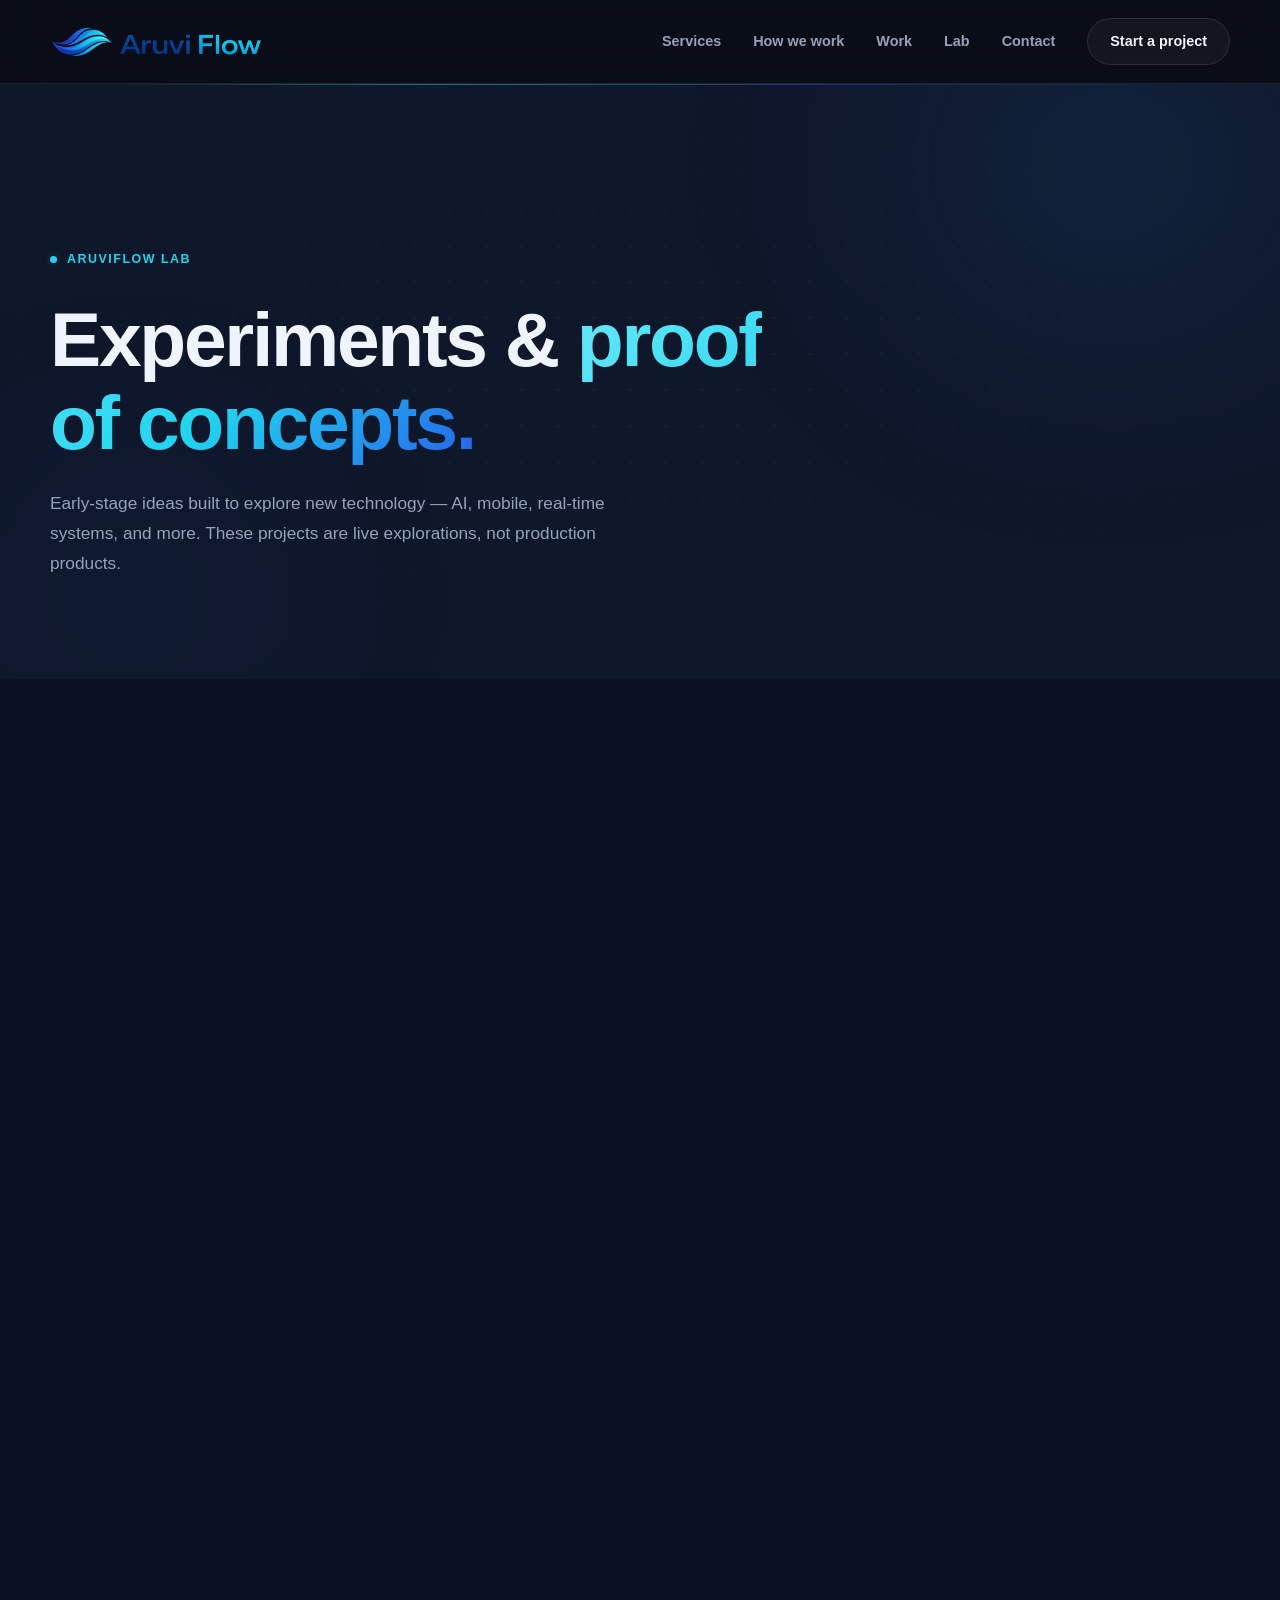
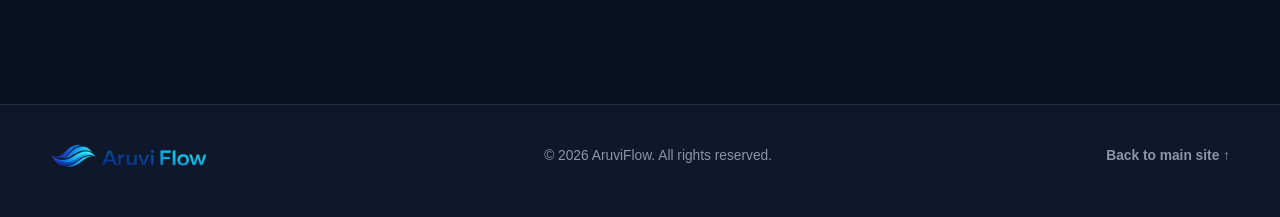
==== lab.html @ 369db617 "Update Radius demo link in Lab Co-Authored-By: Claude Sonnet 4.6 <noreply@anthropic.com>" ====
<!DOCTYPE html>
<html lang="en">
<head>
    <meta charset="utf-8">
    <meta name="viewport" content="width=device-width, initial-scale=1">

    <!-- Security -->
    <meta http-equiv="Content-Security-Policy" content="
        default-src 'self';
        script-src 'self' https://www.googletagmanager.com https://www.google-analytics.com;
        style-src 'self' https://fonts.googleapis.com;
        font-src 'self' https://fonts.gstatic.com;
        img-src 'self' data: https://www.google-analytics.com;
        connect-src 'self' https://www.google-analytics.com https://analytics.google.com https://stats.g.doubleclick.net;
        frame-ancestors 'none';
        base-uri 'self';
        object-src 'none';
        upgrade-insecure-requests;
    ">
    <meta http-equiv="X-Content-Type-Options" content="nosniff">
    <meta http-equiv="Referrer-Policy" content="strict-origin-when-cross-origin">
    <meta http-equiv="Permissions-Policy" content="camera=(), microphone=(), geolocation=(), payment=()">
    <meta name="description" content="AruviFlow Lab — experimental AI and mobile proof-of-concept projects. Early-stage ideas built to explore new technology.">
    <meta name="author" content="AruviFlow">
    <meta name="robots" content="index, follow">
    <meta name="theme-color" content="#0F172A">
    <link rel="canonical" href="https://aruviflow.com/lab">

    <!-- Open Graph -->
    <meta property="og:type" content="website">
    <meta property="og:url" content="https://aruviflow.com/lab">
    <meta property="og:site_name" content="AruviFlow">
    <meta property="og:title" content="AruviFlow Lab | Experimental AI & Mobile Projects">
    <meta property="og:description" content="AruviFlow Lab — early-stage proof-of-concept projects exploring AI, mobile, and emerging technology.">
    <meta property="og:image" content="https://aruviflow.com/assets/images/og-image.png">
    <meta property="og:locale" content="en_US">

    <!-- Twitter / X -->
    <meta name="twitter:card" content="summary_large_image">
    <meta name="twitter:site" content="@aruviflow">
    <meta name="twitter:title" content="AruviFlow Lab | Experimental AI & Mobile Projects">
    <meta name="twitter:description" content="AruviFlow Lab — early-stage proof-of-concept projects exploring AI, mobile, and emerging technology.">
    <meta name="twitter:image" content="https://aruviflow.com/assets/images/og-image.png">

    <link rel="manifest" href="/manifest.json">
    <title>AruviFlow Lab | Experimental Projects</title>

    <link rel="preconnect" href="https://fonts.googleapis.com">
    <link rel="preconnect" href="https://fonts.gstatic.com" crossorigin>
    <link href="https://fonts.googleapis.com/css2?family=Manrope:wght@400;500;600;700;800&family=Space+Grotesk:wght@400;500;700&display=swap" rel="stylesheet" media="print" onload="this.media='all'">
    <noscript><link href="https://fonts.googleapis.com/css2?family=Manrope:wght@400;500;600;700;800&family=Space+Grotesk:wght@400;500;700&display=swap" rel="stylesheet"></noscript>

    <link rel="stylesheet" href="assets/css/style.css">
    <link rel="stylesheet" href="assets/css/responsive.css">
    <link rel="stylesheet" href="assets/css/lab.css">

    <!-- Google tag (gtag.js) -->
    <script async src="https://www.googletagmanager.com/gtag/js?id=G-XS0SCLLDST"></script>
</head>
<body>

    <!-- Scroll progress -->
    <div class="scroll-progress" id="scroll-progress" aria-hidden="true"></div>

    <!-- ── Header ── -->
    <header class="site-header">
        <div class="container">
            <nav class="nav-bar">
                <a class="brand-mark" href="index.html" aria-label="AruviFlow home">
                    <img src="assets/images/logo.png" alt="AruviFlow" class="brand-logo" width="216" height="53" fetchpriority="high">
                </a>
                <button class="nav-toggle" type="button" aria-expanded="false" aria-controls="site-menu" aria-label="Toggle navigation">
                    <span></span>
                    <span></span>
                    <span></span>
                </button>
                <div class="nav-links" id="site-menu">
                    <a href="index.html#services">Services</a>
                    <a href="index.html#approach">How we work</a>
                    <a href="index.html#projects">Work</a>
                    <a href="lab.html">Lab</a>
                    <a href="index.html#contact">Contact</a>
                    <a class="nav-cta" href="index.html#contact">Start a project</a>
                </div>
            </nav>
        </div>
    </header>

    <main id="main-content">

    <!-- ── Lab Hero ── -->
    <section class="lab-hero">
        <div class="lab-hero-bg" aria-hidden="true">
            <div class="lab-glow lab-glow-1"></div>
            <div class="lab-glow lab-glow-2"></div>
            <div class="lab-grid"></div>
        </div>
        <div class="container">
            <div class="lab-hero-inner">
                <div class="lab-eyebrow">
                    <span class="lab-dot"></span>
                    AruviFlow Lab
                </div>
                <h1>Experiments &amp; <span class="text-gradient">proof of concepts.</span></h1>
                <p class="lab-hero-body">Early-stage ideas built to explore new technology — AI, mobile, real-time systems, and more. These projects are live explorations, not production products.</p>
            </div>
        </div>
    </section>

    <!-- ── Lab Projects ── -->
    <section class="section lab-section">
        <div class="container">
            <div class="projects-grid">

                <!-- Radius -->
                <article class="project-card project-card-highlight" data-reveal>
                    <div class="project-card-top">
                        <span class="project-badge project-badge-teal">AI &middot; Mobile &middot; POC</span>
                        <a class="project-gh-link" href="https://ai.studio/apps/4bb049c3-3afa-481d-b88f-558e8a8590e6" target="_blank" rel="noopener noreferrer" aria-label="View Radius demo">
                            <svg width="15" height="15" viewBox="0 0 24 24" fill="none" stroke="currentColor" stroke-width="2" stroke-linecap="round" stroke-linejoin="round" aria-hidden="true">
                                <path d="M18 13v6a2 2 0 01-2 2H5a2 2 0 01-2-2V8a2 2 0 012-2h6M15 3h6v6M10 14L21 3"/>
                            </svg>
                            Live demo
                        </a>
                    </div>
                    <h2 class="project-name project-name-gradient">Radius</h2>
                    <p class="project-tagline">Hyper-local news and events, curated by AI from your exact location.</p>
                    <p class="project-desc">Radius is a context-aware local discovery application that uses the device's native GPS to fetch, parse, and curate real-time local news and events via Gemini AI with Search Grounding. Built as a responsive web app and packaged for Android via Capacitor — demonstrating write-once, deploy-anywhere with LLM-driven content curation.</p>
                    <ul class="project-features">
                        <li>Native GPS geolocation via Capacitor — exact neighbourhood-level context, not city-level</li>
                        <li>Gemini 2.5 Pro with Search Grounding — real-time web search anchored to user coordinates</li>
                        <li>Intelligent parsing — AI classifies news vs event, assesses source credibility, derives image keywords, estimates reading time</li>
                        <li>Bento Grid UI with spring-based micro-interactions and dynamic blur backgrounds</li>
                        <li>Full async pipeline: GPS → coordinates → Gemini API → structured JSON → fluid UI grid</li>
                    </ul>
                    <div class="project-tech">
                        <span>React</span>
                        <span>TypeScript</span>
                        <span>Vite</span>
                        <span>Tailwind CSS</span>
                        <span>Framer Motion</span>
                        <span>Capacitor</span>
                        <span>Gemini 2.5 Pro</span>
                        <span>Android</span>
                    </div>
                </article>

                <!-- Zaika -->
                <article class="project-card project-card-highlight" data-reveal>
                    <div class="project-card-top">
                        <span class="project-badge project-badge-teal">NLP &middot; Search &middot; POC</span>
                        <a class="project-gh-link" href="https://zaika.aruviflow.com/" target="_blank" rel="noopener noreferrer" aria-label="View Zaika demo">
                            <svg width="15" height="15" viewBox="0 0 24 24" fill="none" stroke="currentColor" stroke-width="2" stroke-linecap="round" stroke-linejoin="round" aria-hidden="true">
                                <path d="M18 13v6a2 2 0 01-2 2H5a2 2 0 01-2-2V8a2 2 0 012-2h6M15 3h6v6M10 14L21 3"/>
                            </svg>
                            Live demo
                        </a>
                    </div>
                    <h2 class="project-name project-name-gradient">Zaika</h2>
                    <p class="project-tagline">Recipe search that understands what you actually mean — not just what you typed.</p>
                    <p class="project-desc">Zaika is a full-stack recipe search engine that processes natural language queries like "spicy vegetarian dinner under 30 minutes" through a multi-stage NLP pipeline — intent detection, entity extraction, ingredient normalisation, DSL query building, and semantic vector search — returning ranked, explainable results without relying on any external AI API.</p>
                    <ul class="project-features">
                        <li>Intent classification — detects whether the query is craving, ingredient, dietary, time, or cuisine-driven</li>
                        <li>Entity extraction — pulls ingredients, cook times, and dietary flags from free-form text</li>
                        <li>Ingredient normalisation — canonical alias mapping ("curd" → yogurt, "chillies" → green chilli)</li>
                        <li>DSL builder — translates parsed intent into structured AND / OR / EXCLUDE queries against the database</li>
                        <li>Semantic embedding — 1536-dim vectors generated locally (no external API) with cosine similarity via pgvector</li>
                        <li>Dynamic scoring — ranks by relevance, cook time, nutrition, and personalised taste profile</li>
                    </ul>
                    <div class="project-tech">
                        <span>Laravel 13</span>
                        <span>PostgreSQL</span>
                        <span>pgvector</span>
                        <span>NLP Pipeline</span>
                        <span>Semantic Search</span>
                        <span>PHP 8.3</span>
                    </div>
                </article>

            </div>
        </div>
    </section>

    </main>

    <!-- ── Footer ── -->
    <footer class="site-footer">
        <div class="container footer-inner">
            <a class="brand-mark" href="index.html" aria-label="Back to AruviFlow">
                <img src="assets/images/logo.png" alt="AruviFlow" class="brand-logo brand-logo-sm" width="160" height="36" loading="lazy">
            </a>
            <p class="footer-copy">&copy; <span id="current-year"></span> AruviFlow. All rights reserved.</p>
            <a href="index.html" class="footer-top">Back to main site &uarr;</a>
        </div>
    </footer>

    <script src="assets/js/scripts.js"></script>
</body>
</html>
---- assets/css/style.css ----
/* ============================================================
   SHAZWEBSOLUTIONS — STYLE.CSS
   Gradient UI · Glassmorphism · Micro-interactions · Motion-first
   Simple · Minimal · Fast
   ============================================================ */

:root {
    /* ── Backgrounds (logo dark navy) ── */
    --bg:   #0F172A;
    --bg-2: #0a1122;
    --bg-3: #111827;

    /* Glass surfaces */
    --glass:       rgba(255, 255, 255, 0.05);
    --glass-hover: rgba(255, 255, 255, 0.08);
    --glass-deep:  rgba(255, 255, 255, 0.07);

    /* Borders */
    --border:        rgba(255, 255, 255, 0.09);
    --border-strong: rgba(255, 255, 255, 0.16);

    /* Text */
    --text:   #f0f4ff;
    --text-2: #94a3b8;
    --text-3: #8B96A8;

    /* ── Primary accent — logo cyan ── */
    --teal:      #22D3EE;
    --teal-lt:   #67E8F9;
    --teal-dk:   #0891B2;
    --teal-glow: rgba(34, 211, 238, 0.22);
    --teal-dim:  rgba(34, 211, 238, 0.09);

    /* ── Secondary accent — logo deep blue ── */
    --indigo:      #2563EB;
    --indigo-glow: rgba(37, 99, 235, 0.20);

    /* ── Gradients (logo blue→cyan blend) ── */
    --grad-accent:  linear-gradient(135deg, #22D3EE 0%, #2563EB 55%, #1E3A8A 100%);
    --grad-border:  linear-gradient(135deg, rgba(34,211,238,0.55) 0%, rgba(37,99,235,0.40) 60%, rgba(30,58,138,0.15) 100%);
    --grad-text:    linear-gradient(135deg, #67E8F9 0%, #22D3EE 55%, #2563EB 100%);
    --grad-number:  linear-gradient(135deg, #f0f4ff 20%, #67E8F9 100%);

    /* Layout */
    --container: 1180px;
    --radius:    16px;
    --radius-sm: 10px;
    --ease:      cubic-bezier(0.4, 0, 0.2, 1);
    --spring:    cubic-bezier(0.34, 1.56, 0.64, 1);
}

/* ── Reset ─────────────────────────────────────── */
*, *::before, *::after { box-sizing: border-box; margin: 0; padding: 0; }

html {
    scroll-behavior: smooth;
    -webkit-font-smoothing: antialiased;
    -moz-osx-font-smoothing: grayscale;
}

body {
    font-family: "Manrope", sans-serif;
    background-color: var(--bg);
    color: var(--text);
    overflow-x: hidden;
    line-height: 1.7;
}

a       { color: inherit; text-decoration: none; }
button, input, textarea { font: inherit; }

/* ── Scroll progress bar ───────────────────────── */
.scroll-progress {
    position: fixed;
    top: 0;
    left: 0;
    height: 2px;
    width: var(--scroll-pct, 0%);
    background: var(--grad-accent);
    z-index: 200;
    transform-origin: left;
    transition: width 0.1s linear;
}

/* ── Layout ────────────────────────────────────── */
.container {
    width: min(var(--container), calc(100% - 48px));
    margin-inline: auto;
}

.section { padding: 112px 0; }

/* ── Typography ────────────────────────────────── */
h1, h2, h3 {
    font-family: "Space Grotesk", sans-serif;
    line-height: 1.08;
    letter-spacing: -0.03em;
    color: var(--text);
}

.text-gradient {
    background: var(--grad-text);
    -webkit-background-clip: text;
    -webkit-text-fill-color: transparent;
    background-clip: text;
}

.eyebrow {
    display: inline-flex;
    align-items: center;
    gap: 10px;
    font-size: 0.76rem;
    font-weight: 700;
    letter-spacing: 0.14em;
    text-transform: uppercase;
    color: var(--teal);
    margin-bottom: 18px;
}

.eyebrow::before {
    content: "";
    display: inline-block;
    width: 20px;
    height: 1px;
    background: var(--grad-accent);
    flex-shrink: 0;
}

/* ── Glass card base ───────────────────────────── */
/* Reusable glassmorphism mixin — apply to cards */
.glass-card {
    background: var(--glass);
    backdrop-filter: blur(20px);
    -webkit-backdrop-filter: blur(20px);
    border: 1px solid var(--border);
    border-radius: var(--radius);
}

/* Gradient border on hover via ::before mask */
.grad-border {
    position: relative;
}

.grad-border::before {
    content: "";
    position: absolute;
    inset: 0;
    border-radius: inherit;
    padding: 1px;
    background: var(--grad-border);
    -webkit-mask: linear-gradient(#fff 0 0) content-box, linear-gradient(#fff 0 0);
    mask: linear-gradient(#fff 0 0) content-box, linear-gradient(#fff 0 0);
    -webkit-mask-composite: xor;
    mask-composite: exclude;
    opacity: 0;
    transition: opacity 0.35s var(--ease);
    pointer-events: none;
}

.grad-border:hover::before { opacity: 1; }

/* ── Buttons ───────────────────────────────────── */
.btn {
    position: relative;
    display: inline-flex;
    align-items: center;
    justify-content: center;
    gap: 8px;
    padding: 14px 28px;
    border-radius: 999px;
    font-size: 0.95rem;
    font-weight: 700;
    border: 1px solid transparent;
    cursor: pointer;
    overflow: hidden;
    transition: transform 0.25s var(--spring),
                box-shadow 0.25s var(--ease),
                background 0.25s var(--ease),
                border-color 0.25s var(--ease),
                color 0.2s var(--ease);
    white-space: nowrap;
}

/* Primary — gradient fill + shimmer sweep */
.btn-primary {
    background: var(--grad-accent);
    color: #fff;
}

.btn-primary::after {
    content: "";
    position: absolute;
    inset: 0;
    background: linear-gradient(90deg,
        transparent 0%,
        rgba(255, 255, 255, 0.18) 50%,
        transparent 100%);
    transform: translateX(-110%);
    transition: transform 0.55s var(--ease);
}

.btn-primary:hover,
.btn-primary:focus-visible {
    transform: translateY(-2px) scale(1.02);
    box-shadow: 0 8px 32px var(--teal-glow), 0 2px 8px rgba(0,0,0,0.4);
}

.btn-primary:hover::after { transform: translateX(110%); }

.btn-primary:active { transform: translateY(0) scale(0.98); }

/* Ghost — glass */
.btn-ghost {
    background: var(--glass);
    color: var(--text-2);
    border-color: var(--border);
    backdrop-filter: blur(12px);
}

.btn-ghost:hover,
.btn-ghost:focus-visible {
    background: var(--glass-hover);
    color: var(--text);
    border-color: var(--border-strong);
    transform: translateY(-2px) scale(1.02);
}

.btn-ghost:active { transform: translateY(0) scale(0.98); }

/* ── Reveal animation ──────────────────────────── */
[data-reveal] {
    opacity: 0;
    transform: translateY(22px);
    transition: opacity 0.65s var(--ease) var(--reveal-delay, 0s),
                transform 0.65s var(--spring) var(--reveal-delay, 0s);
}

[data-reveal].is-visible { opacity: 1; transform: translateY(0); }

/* ============================================================
   HEADER
   ============================================================ */
.site-header {
    position: sticky;
    top: 0;
    z-index: 100;
    padding: 15px 0;
    background: rgba(9, 9, 15, 0.65);
    backdrop-filter: blur(24px);
    -webkit-backdrop-filter: blur(24px);
    border-bottom: 1px solid var(--border);
    transition: background 0.3s var(--ease), border-color 0.3s var(--ease);
}

.site-header.scrolled {
    background: rgba(9, 9, 15, 0.92);
    border-color: var(--border-strong);
}

.nav-bar {
    display: flex;
    align-items: center;
    justify-content: space-between;
    gap: 24px;
}

.brand-mark {
    display: inline-flex;
    align-items: center;
    gap: 12px;
    flex-shrink: 0;
    transition: opacity 0.2s var(--ease);
}

.brand-mark:hover { opacity: 0.82; }

.brand-badge {
    width: 38px;
    height: 38px;
    display: grid;
    place-items: center;
    background: var(--grad-accent);
    border-radius: var(--radius-sm);
    font-family: "Space Grotesk", sans-serif;
    font-size: 0.76rem;
    font-weight: 700;
    letter-spacing: 0.06em;
    color: #fff;
    flex-shrink: 0;
    transition: transform 0.25s var(--spring), box-shadow 0.25s var(--ease);
}

.brand-mark:hover .brand-badge {
    transform: scale(1.08) rotate(-3deg);
    box-shadow: 0 4px 16px var(--teal-glow);
}

.brand-name {
    font-family: "Space Grotesk", sans-serif;
    font-size: 0.98rem;
    font-weight: 700;
    color: var(--text);
}

.brand-logo {
    height: 53px;
    width: auto;
    max-width: 216px;
    display: block;
    object-fit: contain;
}

.brand-logo-sm {
    height: 36px;
    max-width: 160px;
}

/* Nav links */
.nav-links {
    display: flex;
    align-items: center;
    gap: 32px;
}

.nav-links a {
    position: relative;
    font-size: 0.9rem;
    font-weight: 600;
    color: var(--text-2);
    transition: color 0.2s var(--ease);
}

/* Gradient underline draw */
.nav-links a:not(.nav-cta)::after {
    content: "";
    position: absolute;
    left: 0;
    bottom: -3px;
    width: 100%;
    height: 1px;
    background: var(--grad-accent);
    transform: scaleX(0);
    transform-origin: left;
    transition: transform 0.28s var(--ease);
}

.nav-links a:not(.nav-cta):hover,
.nav-links a:not(.nav-cta):focus-visible {
    color: var(--text);
}

.nav-links a:not(.nav-cta):hover::after,
.nav-links a:not(.nav-cta):focus-visible::after {
    transform: scaleX(1);
}

/* CTA pill */
.nav-cta {
    padding: 10px 22px;
    background: var(--glass);
    border: 1px solid var(--border);
    border-radius: 999px;
    color: var(--text) !important;
    font-size: 0.88rem;
    font-weight: 700;
    backdrop-filter: blur(12px);
    transition: background 0.22s var(--ease),
                border-color 0.22s var(--ease),
                color 0.22s var(--ease),
                transform 0.22s var(--spring),
                box-shadow 0.22s var(--ease);
}

.nav-cta:hover,
.nav-cta:focus-visible {
    background: var(--grad-accent) !important;
    border-color: transparent !important;
    color: #fff !important;
    transform: translateY(-1px);
    box-shadow: 0 4px 16px var(--teal-glow);
}

/* Hamburger */
.nav-toggle {
    display: none;
    flex-direction: column;
    justify-content: center;
    align-items: center;
    width: 40px;
    height: 40px;
    background: var(--glass);
    border: 1px solid var(--border);
    border-radius: var(--radius-sm);
    cursor: pointer;
    gap: 5px;
    transition: background 0.2s var(--ease), border-color 0.2s var(--ease);
}

.nav-toggle:hover { background: var(--glass-hover); border-color: var(--border-strong); }

.nav-toggle span {
    display: block;
    width: 18px;
    height: 1.5px;
    background: var(--text);
    border-radius: 2px;
    transition: transform 0.25s var(--ease), opacity 0.25s var(--ease);
}

.nav-toggle[aria-expanded="true"] span:nth-child(1) { transform: translateY(6.5px) rotate(45deg); }
.nav-toggle[aria-expanded="true"] span:nth-child(2) { opacity: 0; transform: scaleX(0); }
.nav-toggle[aria-expanded="true"] span:nth-child(3) { transform: translateY(-6.5px) rotate(-45deg); }

/* ============================================================
   HERO — CSS entrance animation (no JS reveal needed)
   ============================================================ */
.hero-section {
    position: relative;
    min-height: 100svh;
    display: flex;
    align-items: center;
    padding: 120px 0 96px;
    overflow: hidden;
}

/* ── Background decorations ── */
.hero-bg { position: absolute; inset: 0; pointer-events: none; }

/* Edge vignette — darkens corners, focuses eye to centre */
.hero-bg::before {
    content: "";
    position: absolute; inset: 0;
    background: radial-gradient(ellipse 130% 110% at 50% 50%, transparent 25%, rgba(10, 17, 34, 0.75) 100%);
    z-index: 2;
}

/* Top-left diagonal gradient band — structural depth layer */
.hero-bg::after {
    content: "";
    position: absolute; inset: 0;
    background: linear-gradient(135deg, rgba(34,211,238,0.04) 0%, transparent 45%, rgba(37,99,235,0.05) 100%);
    z-index: 1;
}

.hero-glow {
    position: absolute;
    border-radius: 50%;
    filter: blur(130px);
    animation: glowFloat 20s ease-in-out infinite;
    will-change: transform;
}

/* Top-right aurora — primary accent, elliptical for realism */
.hero-glow-1 {
    width: 700px; height: 550px;
    top: -160px; right: -120px;
    background: radial-gradient(ellipse at center,
        rgba(34, 211, 238, 0.20) 0%,
        rgba(37, 99, 235, 0.10) 50%,
        transparent 72%);
}

/* Bottom-left depth pool */
.hero-glow-2 {
    width: 520px; height: 420px;
    bottom: -120px; left: -90px;
    background: radial-gradient(ellipse at center,
        rgba(37, 99, 235, 0.16) 0%,
        rgba(30, 58, 138, 0.08) 55%,
        transparent 72%);
    animation-delay: -9s;
    animation-duration: 24s;
}

/* Subtle centre ambient warmth */
.hero-glow-3 {
    width: 380px; height: 380px;
    top: 32%; left: 38%;
    background: radial-gradient(circle,
        rgba(30, 58, 138, 0.10) 0%,
        transparent 68%);
    animation-delay: -4.5s;
    animation-duration: 28s;
}

/* Fine dot grid — precision / technical feel */
.hero-grid-overlay {
    position: absolute; inset: 0;
    background-image: radial-gradient(rgba(255,255,255,0.09) 1px, transparent 1px);
    background-size: 36px 36px;
    -webkit-mask-image: radial-gradient(ellipse 78% 68% at 50% 42%, black 0%, transparent 82%);
    mask-image: radial-gradient(ellipse 78% 68% at 50% 42%, black 0%, transparent 82%);
    z-index: 1;
}

/* Horizon line + grain — premium finish layer */
.hero-beam {
    position: absolute; inset: 0;
    z-index: 3; pointer-events: none;
}

/* Top horizon light line */
.hero-beam::before {
    content: "";
    position: absolute;
    top: 0; left: 8%; right: 8%;
    height: 1px;
    background: linear-gradient(90deg,
        transparent 0%,
        rgba(34, 211, 238, 0.55) 28%,
        rgba(99, 179, 237, 0.65) 50%,
        rgba(37, 99, 235, 0.45) 72%,
        transparent 100%);
}


/* ── Hero content — CSS entrance animation ── */
.hero-inner {
    position: relative;
    z-index: 1;
    max-width: 880px;
}

/* Staggered entrance for each child — heading is NOT hidden before paint (LCP) */
.hero-badge    { animation: heroUp 0.7s var(--spring) 0.10s both; }
.hero-heading  { animation: heroUp 0.8s var(--spring) 0s    forwards; }
.hero-body     { animation: heroUp 0.7s var(--ease)   0.30s both; }
.hero-actions  { animation: heroUp 0.7s var(--spring) 0.44s both; }
.hero-tags     { animation: heroUp 0.7s var(--ease)   0.58s both; }

.hero-badge {
    display: inline-flex;
    align-items: center;
    gap: 10px;
    padding: 8px 18px;
    background: var(--glass);
    border: 1px solid var(--border);
    border-radius: 999px;
    font-size: 0.82rem;
    font-weight: 600;
    color: var(--text-2);
    margin-bottom: 36px;
    backdrop-filter: blur(12px);
}

.badge-dot {
    width: 8px;
    height: 8px;
    background: #22c55e;
    border-radius: 50%;
    box-shadow: 0 0 0 3px rgba(34, 197, 94, 0.25);
    animation: pulse 2.5s ease-in-out infinite;
    flex-shrink: 0;
}

.hero-heading {
    font-size: clamp(3.2rem, 7.5vw, 7rem);
    font-weight: 700;
    line-height: 1.0;
    letter-spacing: -0.045em;
    margin-bottom: 28px;
}

.hero-body {
    font-size: clamp(1rem, 1.8vw, 1.16rem);
    color: var(--text-2);
    max-width: 54ch;
    line-height: 1.78;
    margin-bottom: 42px;
}

.hero-actions {
    display: flex;
    gap: 14px;
    flex-wrap: wrap;
    margin-bottom: 48px;
}

.hero-tags {
    display: flex;
    flex-wrap: wrap;
    gap: 10px;
}

.hero-tags span {
    padding: 6px 14px;
    background: var(--glass);
    border: 1px solid var(--border);
    border-radius: 999px;
    font-size: 0.78rem;
    font-weight: 600;
    color: var(--text-3);
    letter-spacing: 0.02em;
    transition: border-color 0.2s var(--ease), color 0.2s var(--ease),
                transform 0.2s var(--spring), background 0.2s var(--ease);
}

.hero-tags span:hover {
    border-color: var(--teal-glow);
    color: var(--teal);
    transform: translateY(-2px);
    background: var(--teal-dim);
}

/* Scroll indicator */
.hero-scroll-indicator {
    position: absolute;
    bottom: 36px;
    left: 50%;
    transform: translateX(-50%);
}

.scroll-line {
    width: 1px;
    height: 60px;
    background: linear-gradient(180deg, transparent, var(--teal), transparent);
    animation: scrollPulse 2.2s ease-in-out infinite;
}

/* ============================================================
   MARQUEE
   ============================================================ */
.marquee-strip {
    position: relative;
    border-top: 1px solid var(--border);
    border-bottom: 1px solid var(--border);
    background: var(--bg-2);
    overflow: hidden;
    padding: 20px 0;
}

/* Fade edges */
.marquee-fade {
    position: absolute;
    top: 0;
    bottom: 0;
    width: 120px;
    z-index: 2;
    pointer-events: none;
}

.marquee-fade-left  { left: 0;  background: linear-gradient(90deg,  var(--bg-2), transparent); }
.marquee-fade-right { right: 0; background: linear-gradient(-90deg, var(--bg-2), transparent); }

.marquee-track { overflow: hidden; }

.marquee-inner {
    display: flex;
    gap: 44px;
    white-space: nowrap;
    animation: marquee 32s linear infinite;
    width: max-content;
    will-change: transform;
}

.marquee-inner span {
    font-size: 0.82rem;
    font-weight: 700;
    color: var(--text-3);
    letter-spacing: 0.06em;
    text-transform: uppercase;
}

.marquee-inner .sep { color: var(--teal) !important; font-size: 0.44rem !important; line-height: 1.7; }

/* ============================================================
   SECTION HEADER
   ============================================================ */
.section-header { margin-bottom: 64px; max-width: 680px; }

.section-header h2 {
    font-size: clamp(2.4rem, 4.5vw, 3.8rem);
    margin-bottom: 16px;
}

.section-sub {
    color: var(--text-2);
    font-size: 1.02rem;
    max-width: 54ch;
    line-height: 1.8;
}

/* ============================================================
   SERVICES — glass cards with gradient border hover
   ============================================================ */
.services-grid {
    display: grid;
    grid-template-columns: repeat(3, 1fr);
    gap: 20px;
}

.service-card {
    position: relative;
    background: var(--glass);
    backdrop-filter: blur(20px);
    -webkit-backdrop-filter: blur(20px);
    border: 1px solid var(--border);
    border-radius: var(--radius);
    padding: 36px 32px;
    overflow: hidden;
    cursor: default;
    /* Gradient border on hover via mask */
    transition: transform 0.3s var(--spring),
                box-shadow 0.3s var(--ease),
                background 0.3s var(--ease);
}

/* Gradient border */
.service-card::before {
    content: "";
    position: absolute;
    inset: 0;
    border-radius: inherit;
    padding: 1px;
    background: var(--grad-border);
    -webkit-mask: linear-gradient(#fff 0 0) content-box, linear-gradient(#fff 0 0);
    mask: linear-gradient(#fff 0 0) content-box, linear-gradient(#fff 0 0);
    -webkit-mask-composite: xor;
    mask-composite: exclude;
    opacity: 0;
    transition: opacity 0.35s var(--ease);
    pointer-events: none;
}

/* Inner glow on hover */
.service-card::after {
    content: "";
    position: absolute;
    inset: 0;
    background: linear-gradient(135deg, var(--teal-dim) 0%, transparent 60%);
    opacity: 0;
    transition: opacity 0.35s var(--ease);
    pointer-events: none;
    border-radius: inherit;
}

.service-card:hover {
    transform: translateY(-5px);
    box-shadow: 0 20px 48px rgba(0, 0, 0, 0.35), 0 0 0 1px transparent;
    background: var(--glass-hover);
}

.service-card:hover::before { opacity: 1; }
.service-card:hover::after  { opacity: 1; }

/* Icon */
.service-icon {
    position: relative;
    z-index: 1;
    display: flex;
    align-items: center;
    justify-content: center;
    width: 46px;
    height: 46px;
    background: var(--glass-hover);
    border: 1px solid var(--border);
    border-radius: var(--radius-sm);
    color: var(--teal);
    margin-bottom: 20px;
    transition: transform 0.3s var(--spring),
                background 0.3s var(--ease),
                border-color 0.3s var(--ease),
                color 0.3s var(--ease),
                box-shadow 0.3s var(--ease);
}

.service-card:hover .service-icon {
    transform: scale(1.12) rotate(-6deg);
    background: var(--teal-dim);
    border-color: var(--teal-glow);
    box-shadow: 0 4px 16px var(--teal-glow);
    color: var(--teal-lt);
}

.service-num {
    position: relative;
    z-index: 1;
    display: block;
    font-size: 0.70rem;
    font-weight: 800;
    letter-spacing: 0.14em;
    color: var(--text-3);
    margin-bottom: 10px;
}

.service-card h3 {
    position: relative;
    z-index: 1;
    font-size: 1.1rem;
    font-weight: 700;
    margin-bottom: 12px;
    color: var(--text);
    transition: color 0.2s var(--ease);
}

.service-card:hover h3 { color: var(--teal-lt); }

.service-card p {
    position: relative;
    z-index: 1;
    font-size: 0.9rem;
    color: var(--text-2);
    line-height: 1.75;
}

/* Arrow */
.service-arrow {
    position: absolute;
    top: 32px;
    right: 32px;
    z-index: 2;
    color: var(--teal);
    opacity: 0;
    transform: translate(-5px, 5px);
    transition: opacity 0.25s var(--ease), transform 0.25s var(--spring);
}

.service-card:hover .service-arrow { opacity: 1; transform: translate(0, 0); }

/* ============================================================
   STATS
   ============================================================ */
.stats-section {
    padding: 72px 0;
    background: var(--bg-2);
    border-top: 1px solid var(--border);
    border-bottom: 1px solid var(--border);
}

.stats-grid {
    display: grid;
    grid-template-columns: repeat(4, 1fr);
    gap: 20px;
}

.stat-item {
    position: relative;
    background: var(--glass);
    backdrop-filter: blur(16px);
    -webkit-backdrop-filter: blur(16px);
    border: 1px solid var(--border);
    border-radius: var(--radius);
    padding: 40px 28px;
    text-align: center;
    overflow: hidden;
    transition: transform 0.3s var(--spring), box-shadow 0.3s var(--ease);
}

.stat-item::before {
    content: "";
    position: absolute;
    inset: 0;
    border-radius: inherit;
    padding: 1px;
    background: var(--grad-border);
    -webkit-mask: linear-gradient(#fff 0 0) content-box, linear-gradient(#fff 0 0);
    mask: linear-gradient(#fff 0 0) content-box, linear-gradient(#fff 0 0);
    -webkit-mask-composite: xor;
    mask-composite: exclude;
    opacity: 0;
    transition: opacity 0.3s var(--ease);
    pointer-events: none;
}

.stat-item:hover {
    transform: translateY(-4px);
    box-shadow: 0 16px 40px rgba(0, 0, 0, 0.3);
}

.stat-item:hover::before { opacity: 1; }

.stat-number {
    font-family: "Space Grotesk", sans-serif;
    font-size: clamp(2.6rem, 4vw, 4rem);
    font-weight: 700;
    letter-spacing: -0.05em;
    line-height: 1;
    background: var(--grad-number);
    -webkit-background-clip: text;
    -webkit-text-fill-color: transparent;
    background-clip: text;
    margin-bottom: 10px;
}

.stat-label {
    font-size: 0.82rem;
    font-weight: 700;
    color: var(--text-3);
    letter-spacing: 0.05em;
    text-transform: uppercase;
}

/* ============================================================
   APPROACH — glass cards with connected indicator
   ============================================================ */
.approach-section {
    position: relative;
    background: var(--bg);
}

.approach-glow {
    position: absolute;
    inset: 0;
    background: radial-gradient(ellipse 70% 50% at 50% 0%, rgba(34, 211, 238, 0.07), transparent);
    pointer-events: none;
}

.process-grid {
    display: grid;
    grid-template-columns: repeat(3, 1fr);
    gap: 24px;
    position: relative;
}

/* Connector line between cards */
.process-grid::before {
    content: "";
    position: absolute;
    top: 44px;               /* align with center of .process-num */
    left: calc(33.33% - 4px);
    right: calc(33.33% - 4px);
    height: 1px;
    background: linear-gradient(90deg, var(--teal-glow), var(--indigo-glow), var(--teal-glow));
    z-index: 0;
    pointer-events: none;
}

.process-card {
    position: relative;
    z-index: 1;
    background: var(--glass);
    backdrop-filter: blur(20px);
    -webkit-backdrop-filter: blur(20px);
    border: 1px solid var(--border);
    border-radius: var(--radius);
    padding: 36px 30px;
    transition: transform 0.3s var(--spring),
                box-shadow 0.3s var(--ease),
                border-color 0.3s var(--ease);
}

.process-card::before {
    content: "";
    position: absolute;
    inset: 0;
    border-radius: inherit;
    padding: 1px;
    background: var(--grad-border);
    -webkit-mask: linear-gradient(#fff 0 0) content-box, linear-gradient(#fff 0 0);
    mask: linear-gradient(#fff 0 0) content-box, linear-gradient(#fff 0 0);
    -webkit-mask-composite: xor;
    mask-composite: exclude;
    opacity: 0;
    transition: opacity 0.3s var(--ease);
    pointer-events: none;
}

.process-card:hover {
    transform: translateY(-5px);
    box-shadow: 0 16px 40px rgba(0, 0, 0, 0.3);
}

.process-card:hover::before { opacity: 1; }

.process-num {
    position: relative;
    display: inline-flex;
    align-items: center;
    justify-content: center;
    width: 44px;
    height: 44px;
    background: var(--teal-dim);
    border: 1px solid var(--teal-glow);
    border-radius: 50%;
    font-family: "Space Grotesk", sans-serif;
    font-size: 0.82rem;
    font-weight: 700;
    color: var(--teal);
    margin-bottom: 24px;
    transition: transform 0.3s var(--spring), box-shadow 0.3s var(--ease);
}

.process-card:hover .process-num {
    transform: scale(1.1);
    box-shadow: 0 0 0 6px var(--teal-dim), 0 4px 16px var(--teal-glow);
}

.process-card h3 {
    font-size: 1.1rem;
    font-weight: 700;
    margin-bottom: 14px;
    color: var(--text);
    transition: color 0.2s var(--ease);
}

.process-card:hover h3 { color: var(--teal-lt); }

.process-card p {
    font-size: 0.9rem;
    color: var(--text-2);
    line-height: 1.75;
}

/* ============================================================
   CONTACT
   ============================================================ */
.contact-section {
    position: relative;
    background: var(--bg-2);
    overflow: hidden;
}

.contact-glow {
    position: absolute;
    width: 700px;
    height: 700px;
    top: -250px;
    right: -200px;
    background: radial-gradient(circle, rgba(34, 211, 238, 0.11), transparent 70%);
    filter: blur(60px);
    pointer-events: none;
}

.contact-panel {
    display: grid;
    grid-template-columns: 1fr 1.3fr;
    gap: 80px;
    align-items: start;
    position: relative;
    z-index: 1;
}

.contact-copy h2 {
    font-size: clamp(2rem, 3.5vw, 3rem);
    margin-bottom: 18px;
}

.contact-copy > p {
    color: var(--text-2);
    line-height: 1.8;
    margin-bottom: 44px;
    max-width: 42ch;
}

.contact-info { display: grid; gap: 26px; }

.contact-info-item { display: grid; gap: 5px; }

.contact-info-label {
    font-size: 0.72rem;
    font-weight: 800;
    letter-spacing: 0.1em;
    text-transform: uppercase;
    color: var(--text-3);
}

.contact-info-value {
    font-size: 0.94rem;
    font-weight: 600;
    color: var(--text-2);
    transition: color 0.2s var(--ease);
}

a.contact-info-value:hover,
a.contact-info-value:focus-visible {
    color: var(--teal);
}

/* ── Form — deep glass ── */
.contact-form {
    position: relative;
    display: grid;
    gap: 20px;
    padding: 40px;
    background: var(--glass-deep);
    backdrop-filter: blur(32px);
    -webkit-backdrop-filter: blur(32px);
    border: 1px solid var(--border);
    border-radius: var(--radius);
    overflow: hidden;
}

/* Gradient border on form */
.contact-form::before {
    content: "";
    position: absolute;
    inset: 0;
    border-radius: inherit;
    padding: 1px;
    background: var(--grad-border);
    -webkit-mask: linear-gradient(#fff 0 0) content-box, linear-gradient(#fff 0 0);
    mask: linear-gradient(#fff 0 0) content-box, linear-gradient(#fff 0 0);
    -webkit-mask-composite: xor;
    mask-composite: exclude;
    opacity: 0.5;
    pointer-events: none;
}

.form-row {
    display: grid;
    grid-template-columns: 1fr 1fr;
    gap: 20px;
}

.form-field { display: grid; gap: 8px; }

.form-field span {
    font-size: 0.72rem;
    font-weight: 800;
    letter-spacing: 0.09em;
    text-transform: uppercase;
    color: var(--text-3);
}

.form-field input,
.form-field textarea {
    width: 100%;
    padding: 12px 16px;
    background: rgba(255, 255, 255, 0.04);
    border: 1px solid var(--border);
    border-radius: var(--radius-sm);
    color: var(--text);
    font-size: 0.93rem;
    transition: border-color 0.22s var(--ease),
                background 0.22s var(--ease),
                box-shadow 0.22s var(--ease);
}

.form-field input::placeholder,
.form-field textarea::placeholder { color: var(--text-3); }

.form-field input:focus,
.form-field textarea:focus {
    outline: none;
    border-color: var(--teal);
    background: var(--teal-dim);
    box-shadow: 0 0 0 3px rgba(20, 184, 166, 0.12);
}

.form-field textarea {
    resize: vertical;
    min-height: 120px;
    line-height: 1.65;
}

/* ============================================================
   PROJECTS
   ============================================================ */
.projects-section { background: var(--bg-2); }

.projects-grid {
    display: grid;
    grid-template-columns: repeat(2, 1fr);
    gap: 24px;
    align-items: start;
}

.project-card {
    position: relative;
    display: flex;
    flex-direction: column;
    background: var(--glass);
    backdrop-filter: blur(20px);
    -webkit-backdrop-filter: blur(20px);
    border: 1px solid var(--border);
    border-radius: var(--radius);
    padding: 36px;
    overflow: hidden;
    transition: transform 0.3s var(--spring), box-shadow 0.3s var(--ease);
}

/* Gradient border on hover */
.project-card::before {
    content: "";
    position: absolute;
    inset: 0;
    border-radius: inherit;
    padding: 1px;
    background: var(--grad-border);
    -webkit-mask: linear-gradient(#fff 0 0) content-box, linear-gradient(#fff 0 0);
    mask: linear-gradient(#fff 0 0) content-box, linear-gradient(#fff 0 0);
    -webkit-mask-composite: xor;
    mask-composite: exclude;
    opacity: 0;
    transition: opacity 0.35s var(--ease);
    pointer-events: none;
}

.project-card:hover {
    transform: translateY(-5px);
    box-shadow: 0 20px 52px rgba(0, 0, 0, 0.38);
}

.project-card:hover::before { opacity: 1; }

/* GraftAI — subtle teal tint to distinguish */
.project-card-highlight {
    background: rgba(20, 184, 166, 0.04);
    border-color: rgba(20, 184, 166, 0.13);
}

/* ── Card top row ── */
.project-card-top {
    display: flex;
    align-items: center;
    justify-content: space-between;
    margin-bottom: 22px;
}

.project-badge {
    display: inline-flex;
    align-items: center;
    padding: 5px 13px;
    background: var(--glass-hover);
    border: 1px solid var(--border);
    border-radius: 999px;
    font-size: 0.70rem;
    font-weight: 800;
    letter-spacing: 0.10em;
    text-transform: uppercase;
    color: var(--text-3);
}

.project-badge-teal {
    background: var(--teal-dim);
    border-color: var(--teal-glow);
    color: var(--teal);
}

.project-gh-link {
    display: inline-flex;
    align-items: center;
    gap: 7px;
    padding: 7px 15px;
    background: var(--glass-hover);
    border: 1px solid var(--border);
    border-radius: 999px;
    font-size: 0.78rem;
    font-weight: 700;
    color: var(--text-2);
    transition: background 0.2s var(--ease),
                border-color 0.2s var(--ease),
                color 0.2s var(--ease),
                transform 0.2s var(--spring);
}

.project-gh-link:hover,
.project-gh-link:focus-visible {
    background: var(--teal-dim);
    border-color: var(--teal-glow);
    color: var(--teal-lt);
    transform: translateY(-1px);
}

/* ── Card content ── */
.project-name {
    font-size: 1.9rem;
    font-weight: 700;
    margin-bottom: 10px;
    color: var(--text);
}

.project-name-gradient {
    background: var(--grad-text);
    -webkit-background-clip: text;
    -webkit-text-fill-color: transparent;
    background-clip: text;
}

.project-tagline {
    font-size: 0.97rem;
    font-weight: 600;
    color: var(--text);
    line-height: 1.5;
    margin-bottom: 14px;
}

.project-desc {
    font-size: 0.9rem;
    color: var(--text-2);
    line-height: 1.78;
    margin-bottom: 26px;
}

.project-features {
    list-style: none;
    display: grid;
    gap: 11px;
    margin-bottom: 26px;
}

.project-features li {
    position: relative;
    padding-left: 18px;
    font-size: 0.88rem;
    color: var(--text-2);
    line-height: 1.55;
}

.project-features li::before {
    content: "";
    position: absolute;
    left: 0;
    top: 7px;
    width: 6px;
    height: 6px;
    border-radius: 50%;
    background: var(--teal);
    flex-shrink: 0;
}

/* Tech tags */
.project-tech {
    display: flex;
    flex-wrap: wrap;
    gap: 8px;
    margin-top: auto; /* push to bottom */
}

.project-tech span {
    padding: 4px 12px;
    background: var(--glass);
    border: 1px solid var(--border);
    border-radius: 999px;
    font-size: 0.74rem;
    font-weight: 700;
    color: var(--text-3);
    letter-spacing: 0.04em;
}

/* Install code block */
.project-install {
    display: flex;
    align-items: center;
    gap: 10px;
    margin-top: 20px;
    padding: 13px 18px;
    background: rgba(0, 0, 0, 0.35);
    border: 1px solid rgba(20, 184, 166, 0.15);
    border-radius: var(--radius-sm);
    font-family: "SF Mono", "Fira Code", ui-monospace, monospace;
    font-size: 0.80rem;
    color: var(--teal-lt);
    letter-spacing: 0.02em;
    overflow-x: auto;
    white-space: nowrap;
}

.install-prompt {
    color: var(--text-3);
    flex-shrink: 0;
    user-select: none;
}

/* ── Wide project card (ComposerAI) ── */
.project-card-wide {
    grid-column: 1 / -1;
    background: rgba(20, 184, 166, 0.04);
    border-color: rgba(34, 211, 238, 0.13);
}

/* Toggle button */
.project-details-toggle {
    display: inline-flex;
    align-items: center;
    gap: 8px;
    margin-top: 24px;
    padding: 9px 18px;
    background: var(--glass);
    border: 1px solid var(--border);
    border-radius: 999px;
    font-size: 0.82rem;
    font-weight: 700;
    color: var(--text-2);
    cursor: pointer;
    transition: background 0.2s var(--ease),
                border-color 0.2s var(--ease),
                color 0.2s var(--ease);
}

.project-details-toggle:hover {
    background: var(--teal-dim);
    border-color: var(--teal-glow);
    color: var(--teal);
}

.toggle-icon {
    transition: transform 0.3s var(--ease);
    flex-shrink: 0;
}

.project-details-toggle[aria-expanded="true"] .toggle-icon {
    transform: rotate(180deg);
}

.project-details-toggle[aria-expanded="true"] {
    background: var(--teal-dim);
    border-color: var(--teal-glow);
    color: var(--teal);
}

/* Expandable panel — collapsed by default */
.project-details {
    display: grid;
    grid-template-rows: 0fr;
    transition: grid-template-rows 0.45s var(--ease);
    margin-top: 0;
}

.project-details[aria-hidden="false"] {
    grid-template-rows: 1fr;
    margin-top: 28px;
}

.project-details-inner {
    overflow: hidden;
}

.project-details-grid {
    display: grid;
    grid-template-columns: 1fr 1fr;
    gap: 40px;
    padding-top: 4px;
    border-top: 1px solid var(--border);
    padding-top: 28px;
}

.project-stack-label {
    font-size: 0.70rem;
    font-weight: 800;
    letter-spacing: 0.12em;
    text-transform: uppercase;
    color: var(--text-3);
    margin-bottom: 14px;
}

.project-stack-group {
    margin-bottom: 18px;
}

.stack-category {
    display: block;
    font-size: 0.74rem;
    font-weight: 700;
    color: var(--text-3);
    margin-bottom: 8px;
}

/* ============================================================
   FOOTER
   ============================================================ */
.site-footer {
    padding: 32px 0 44px;
    border-top: 1px solid var(--border);
    background: var(--bg);
}

.footer-inner {
    display: flex;
    align-items: center;
    justify-content: space-between;
    gap: 24px;
    flex-wrap: wrap;
}

.footer-copy { font-size: 0.86rem; color: var(--text-3); }

.footer-top {
    font-size: 0.86rem;
    font-weight: 600;
    color: var(--text-3);
    transition: color 0.2s var(--ease), transform 0.2s var(--spring);
    display: inline-block;
}

.footer-top:hover,
.footer-top:focus-visible {
    color: var(--teal);
    transform: translateY(-2px);
}

/* ============================================================
   KEYFRAMES
   ============================================================ */
@keyframes heroUp {
    from { opacity: 0.01; transform: translateY(28px); }
    to   { opacity: 1; transform: translateY(0); }
}

@keyframes glowFloat {
    0%,  100% { transform: translate(0px,   0px)  scale(1);    }
    25%        { transform: translate(18px, -22px) scale(1.04); }
    50%        { transform: translate(30px,  10px) scale(1.06); }
    75%        { transform: translate(-12px, 18px) scale(0.97); }
}

@keyframes pulse {
    0%,  100% { box-shadow: 0 0 0 3px rgba(34, 197, 94, 0.28); }
    50%        { box-shadow: 0 0 0 7px rgba(34, 197, 94, 0);    }
}

@keyframes marquee {
    from { transform: translateX(0); }
    to   { transform: translateX(-50%); }
}

@keyframes scrollPulse {
    0%,  100% { opacity: 0.12; transform: scaleY(0.65); }
    50%        { opacity: 1;    transform: scaleY(1);    }
}

@keyframes countUp {
    from { opacity: 0; transform: translateY(16px); }
    to   { opacity: 1; transform: translateY(0); }
}

/* ============================================================
   REDUCED MOTION — disable all animations/transitions
   ============================================================ */
@media (prefers-reduced-motion: reduce) {
    html { scroll-behavior: auto; }

    *, *::before, *::after {
        animation-duration:        0.01ms !important;
        animation-iteration-count: 1      !important;
        transition-duration:       0.01ms !important;
    }

    [data-reveal]   { opacity: 1; transform: none; }
    .hero-badge,
    .hero-heading,
    .hero-body,
    .hero-actions,
    .hero-tags      { animation: none; opacity: 1; transform: none; }
}
---- assets/css/responsive.css ----
/* ============================================================
   SHAZWEBSOLUTIONS — RESPONSIVE.CSS
   ============================================================ */

/* ── 1080px ─────────────────────────────────────── */
@media (max-width: 1080px) {
    .services-grid {
        grid-template-columns: repeat(2, 1fr);
    }

    .stats-grid {
        grid-template-columns: repeat(2, 1fr);
    }

    .contact-panel {
        grid-template-columns: 1fr;
        gap: 52px;
    }

    .contact-copy > p { max-width: none; }

    /* Remove horizontal connector line — cards are stacked */
    .process-grid::before { display: none; }

}

/* ── 820px — mobile nav ──────────────────────────── */
@media (max-width: 820px) {
    .nav-toggle { display: flex; }

    .nav-links {
        position: absolute;
        top: calc(100% + 8px);
        left: 0;
        right: 0;
        display: none;
        flex-direction: column;
        align-items: stretch;
        gap: 4px;
        padding: 12px;
        background: rgba(9, 9, 15, 0.97);
        border: 1px solid var(--border);
        border-radius: var(--radius);
        backdrop-filter: blur(28px);
        -webkit-backdrop-filter: blur(28px);
    }

    .nav-links.is-open { display: flex; }

    .nav-links a:not(.nav-cta) {
        padding: 10px 14px;
        border-radius: var(--radius-sm);
        transition: background 0.2s var(--ease);
    }

    .nav-links a:not(.nav-cta):hover { background: var(--glass); }

    /* Hide underline in mobile dropdown */
    .nav-links a:not(.nav-cta)::after { display: none; }

    .nav-cta {
        margin-top: 6px;
        border-radius: var(--radius-sm) !important;
        text-align: center;
    }

    /* Hero */
    .hero-section {
        padding-top: 96px;
        padding-bottom: 64px;
        min-height: unset;
    }

    .hero-scroll-indicator { display: none; }

    /* Projects */
    .projects-grid { grid-template-columns: 1fr; }
    .project-details-grid { grid-template-columns: 1fr; gap: 24px; }

    /* Process */
    .process-grid { grid-template-columns: 1fr; gap: 16px; }

    /* Sections */
    .section { padding: 88px 0; }
    .section-header { margin-bottom: 48px; }
    .stats-section { padding: 56px 0; }
}

/* ── 640px — single column ───────────────────────── */
@media (max-width: 640px) {
    .container { width: min(var(--container), calc(100% - 32px)); }

    .hero-section { padding-top: 80px; }

    .hero-actions { flex-direction: column; }

    .btn { width: 100%; justify-content: center; }

    .services-grid { grid-template-columns: 1fr; }

    .stats-grid { grid-template-columns: repeat(2, 1fr); }

    .form-row { grid-template-columns: 1fr; }

    .contact-form { padding: 24px 20px; }

    .section { padding: 64px 0; }
    .section-header { margin-bottom: 40px; }

    .footer-inner {
        flex-direction: column;
        align-items: flex-start;
        gap: 14px;
    }

    .marquee-fade { width: 64px; }
}
---- assets/css/lab.css ----
/* ============================================================
   ARUVIFLOW LAB — lab.css
   Page-specific styles for the Lab experiments page
   ============================================================ */

/* ── Lab Hero ─────────────────────────────────────────────── */
.lab-hero {
    position: relative;
    padding: 160px 0 100px;
    overflow: hidden;
}

.lab-hero-bg {
    position: absolute;
    inset: 0;
    pointer-events: none;
}

.lab-glow {
    position: absolute;
    border-radius: 50%;
    filter: blur(120px);
    animation: glowFloat 22s ease-in-out infinite;
    will-change: transform;
}

.lab-glow-1 {
    width: 500px; height: 400px;
    top: -120px; right: -80px;
    background: radial-gradient(ellipse at center,
        rgba(34, 211, 238, 0.15) 0%,
        rgba(37, 99, 235, 0.08) 55%,
        transparent 72%);
}

.lab-glow-2 {
    width: 380px; height: 320px;
    bottom: -80px; left: -60px;
    background: radial-gradient(ellipse at center,
        rgba(37, 99, 235, 0.12) 0%,
        transparent 70%);
    animation-delay: -10s;
}

.lab-grid {
    position: absolute;
    inset: 0;
    background-image: radial-gradient(rgba(255,255,255,0.07) 1px, transparent 1px);
    background-size: 36px 36px;
    -webkit-mask-image: radial-gradient(ellipse 80% 70% at 50% 45%, black 0%, transparent 80%);
    mask-image: radial-gradient(ellipse 80% 70% at 50% 45%, black 0%, transparent 80%);
}

/* Top horizon line */
.lab-hero-bg::before {
    content: "";
    position: absolute;
    top: 0; left: 8%; right: 8%;
    height: 1px;
    background: linear-gradient(90deg,
        transparent 0%,
        rgba(34, 211, 238, 0.45) 30%,
        rgba(37, 99, 235, 0.35) 70%,
        transparent 100%);
}

.lab-hero-inner {
    position: relative;
    z-index: 1;
    max-width: 760px;
}

.lab-eyebrow {
    display: inline-flex;
    align-items: center;
    gap: 10px;
    font-size: 0.78rem;
    font-weight: 700;
    letter-spacing: 0.12em;
    text-transform: uppercase;
    color: var(--teal);
    margin-bottom: 28px;
}

.lab-dot {
    width: 7px; height: 7px;
    border-radius: 50%;
    background: var(--teal);
    box-shadow: 0 0 10px var(--teal-glow);
    animation: pulse 2.4s ease-in-out infinite;
}

.lab-hero h1 {
    font-size: clamp(2.6rem, 6vw, 5rem);
    font-weight: 800;
    line-height: 1.08;
    letter-spacing: -0.03em;
    margin-bottom: 24px;
    color: var(--text);
}

.lab-hero-body {
    font-size: 1.08rem;
    color: var(--text-2);
    max-width: 580px;
    line-height: 1.75;
}

/* ── Lab section ───────────────────────────────────────────── */
.lab-section {
    background: var(--bg-2);
}

/* ── Pulse animation (reuse badge dot pattern) ─────────────── */
@keyframes pulse {
    0%, 100% { opacity: 1; transform: scale(1); }
    50%       { opacity: 0.55; transform: scale(0.85); }
}
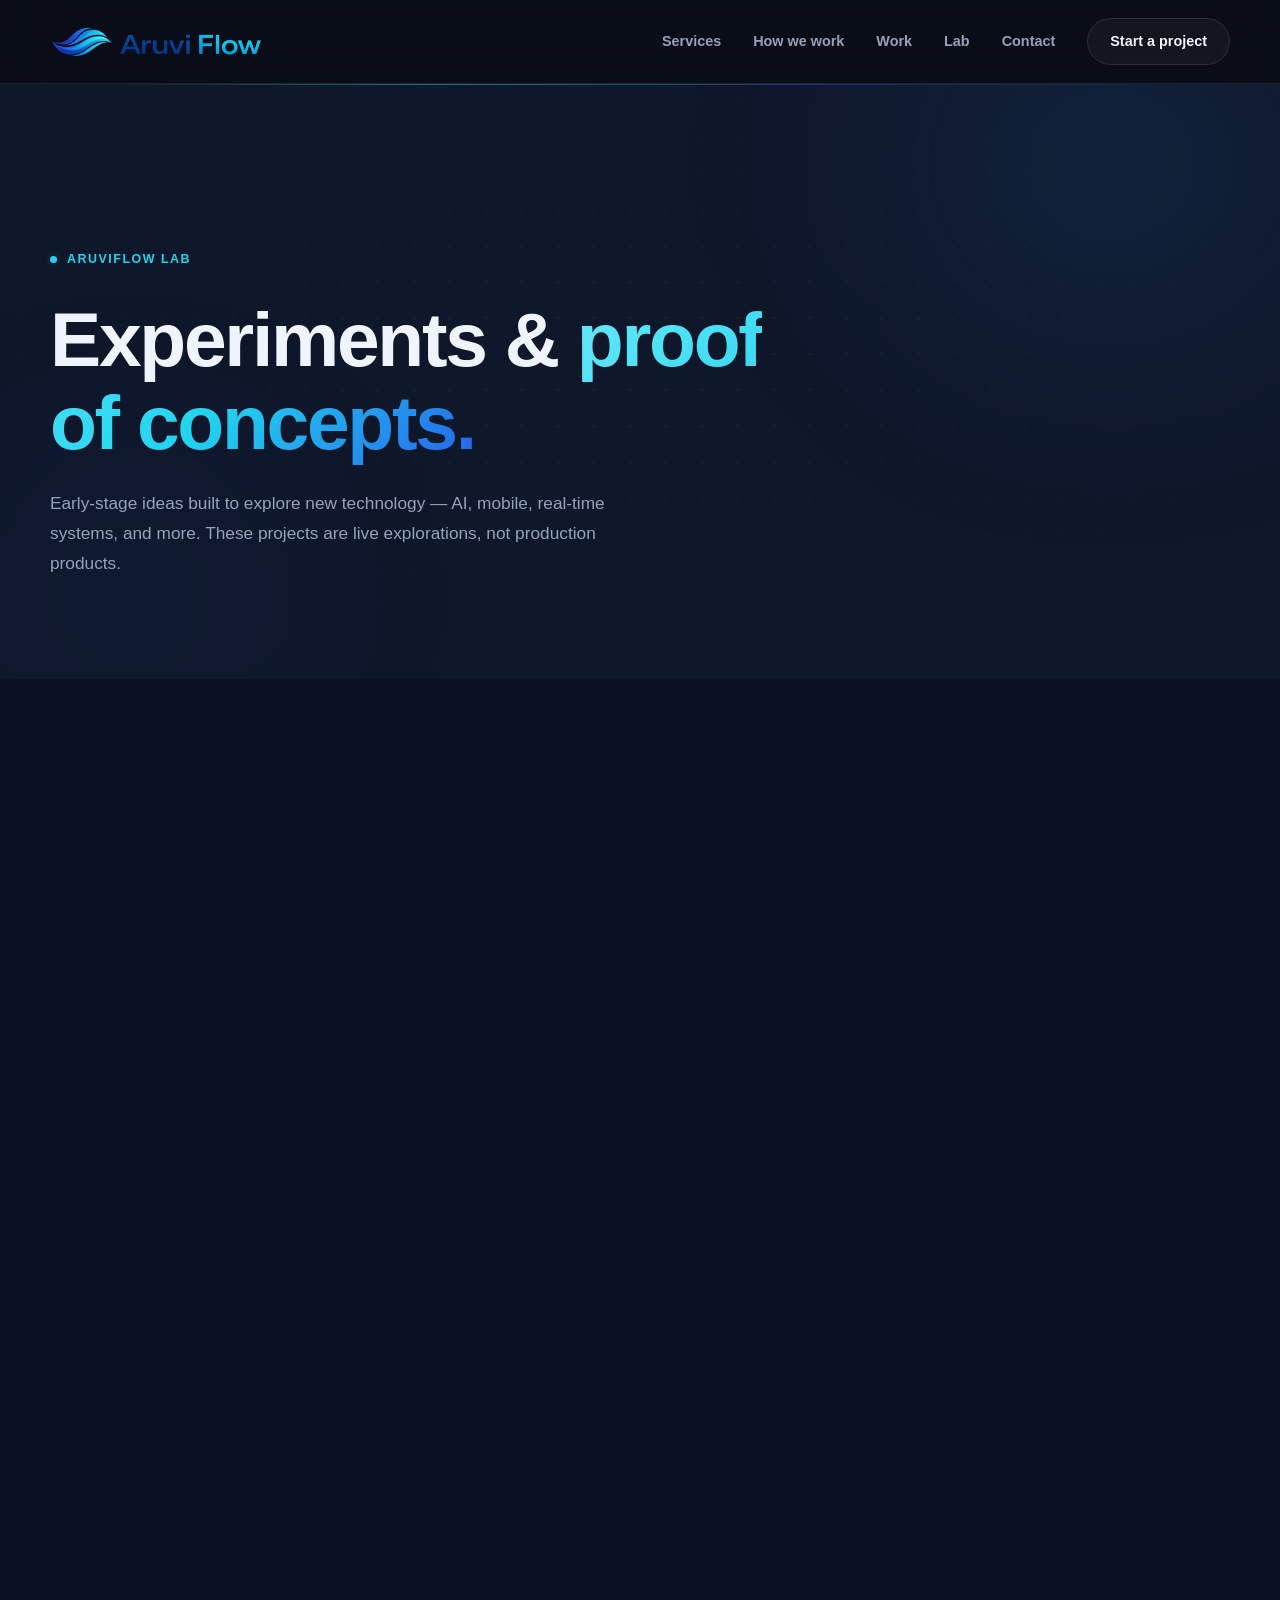
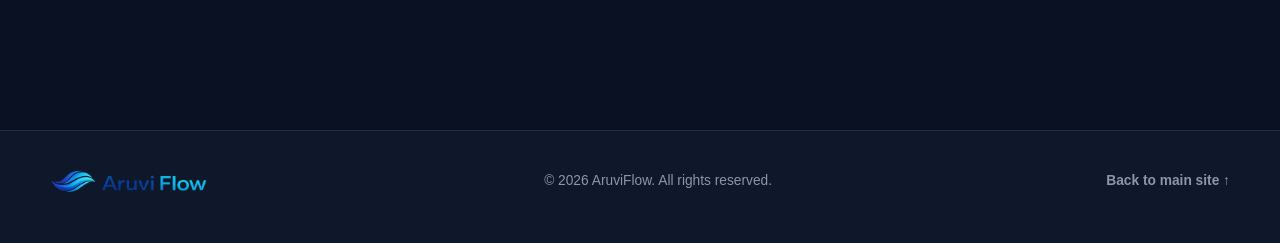
==== commit c731bf7e: "Update Zaika — rewrite as fully client-side Vue 3 app Replaces Laravel/PostgreSQL/pgvector stack wit" ====
--- a/lab.html
+++ b/lab.html
@@ -157,23 +157,23 @@
                         </a>
                     </div>
                     <h2 class="project-name project-name-gradient">Zaika</h2>
-                    <p class="project-tagline">Recipe search that understands what you actually mean — not just what you typed.</p>
-                    <p class="project-desc">Zaika is a full-stack recipe search engine that processes natural language queries like "spicy vegetarian dinner under 30 minutes" through a multi-stage NLP pipeline — intent detection, entity extraction, ingredient normalisation, DSL query building, and semantic vector search — returning ranked, explainable results without relying on any external AI API.</p>
+                    <p class="project-tagline">Recipe search that understands what you actually mean — no server required.</p>
+                    <p class="project-desc">Zaika is a fully client-side recipe search engine built with Vue 3. Natural language queries like "spicy vegetarian dinner under 30 minutes" are parsed through a browser-native NLP pipeline — intent detection, entity extraction, ingredient normalisation, and query building — before being executed against a local MiniSearch index backed by Dexie (IndexedDB). Zero backend, zero API calls, instant results.</p>
                     <ul class="project-features">
-                        <li>Intent classification — detects whether the query is craving, ingredient, dietary, time, or cuisine-driven</li>
-                        <li>Entity extraction — pulls ingredients, cook times, and dietary flags from free-form text</li>
+                        <li>Intent classification — detects craving, ingredient, dietary, time, and cuisine-driven queries entirely in the browser</li>
+                        <li>Entity extraction — pulls ingredients, cook times, and dietary flags from free-form text client-side</li>
                         <li>Ingredient normalisation — canonical alias mapping ("curd" → yogurt, "chillies" → green chilli)</li>
-                        <li>DSL builder — translates parsed intent into structured AND / OR / EXCLUDE queries against the database</li>
-                        <li>Semantic embedding — 1536-dim vectors generated locally (no external API) with cosine similarity via pgvector</li>
-                        <li>Dynamic scoring — ranks by relevance, cook time, nutrition, and personalised taste profile</li>
+                        <li>MiniSearch index — full-text search with field-weighted scoring, fuzzy matching, and prefix queries, no server needed</li>
+                        <li>Dexie persistence — recipe corpus stored in IndexedDB for instant offline access after first load</li>
+                        <li>Dynamic scoring — ranks results by relevance, cook time, nutrition, and personalised taste profile</li>
                     </ul>
                     <div class="project-tech">
-                        <span>Laravel 13</span>
-                        <span>PostgreSQL</span>
-                        <span>pgvector</span>
+                        <span>Vue 3</span>
+                        <span>MiniSearch</span>
+                        <span>Dexie</span>
+                        <span>IndexedDB</span>
                         <span>NLP Pipeline</span>
-                        <span>Semantic Search</span>
-                        <span>PHP 8.3</span>
+                        <span>Client-side Search</span>
                     </div>
                 </article>
 
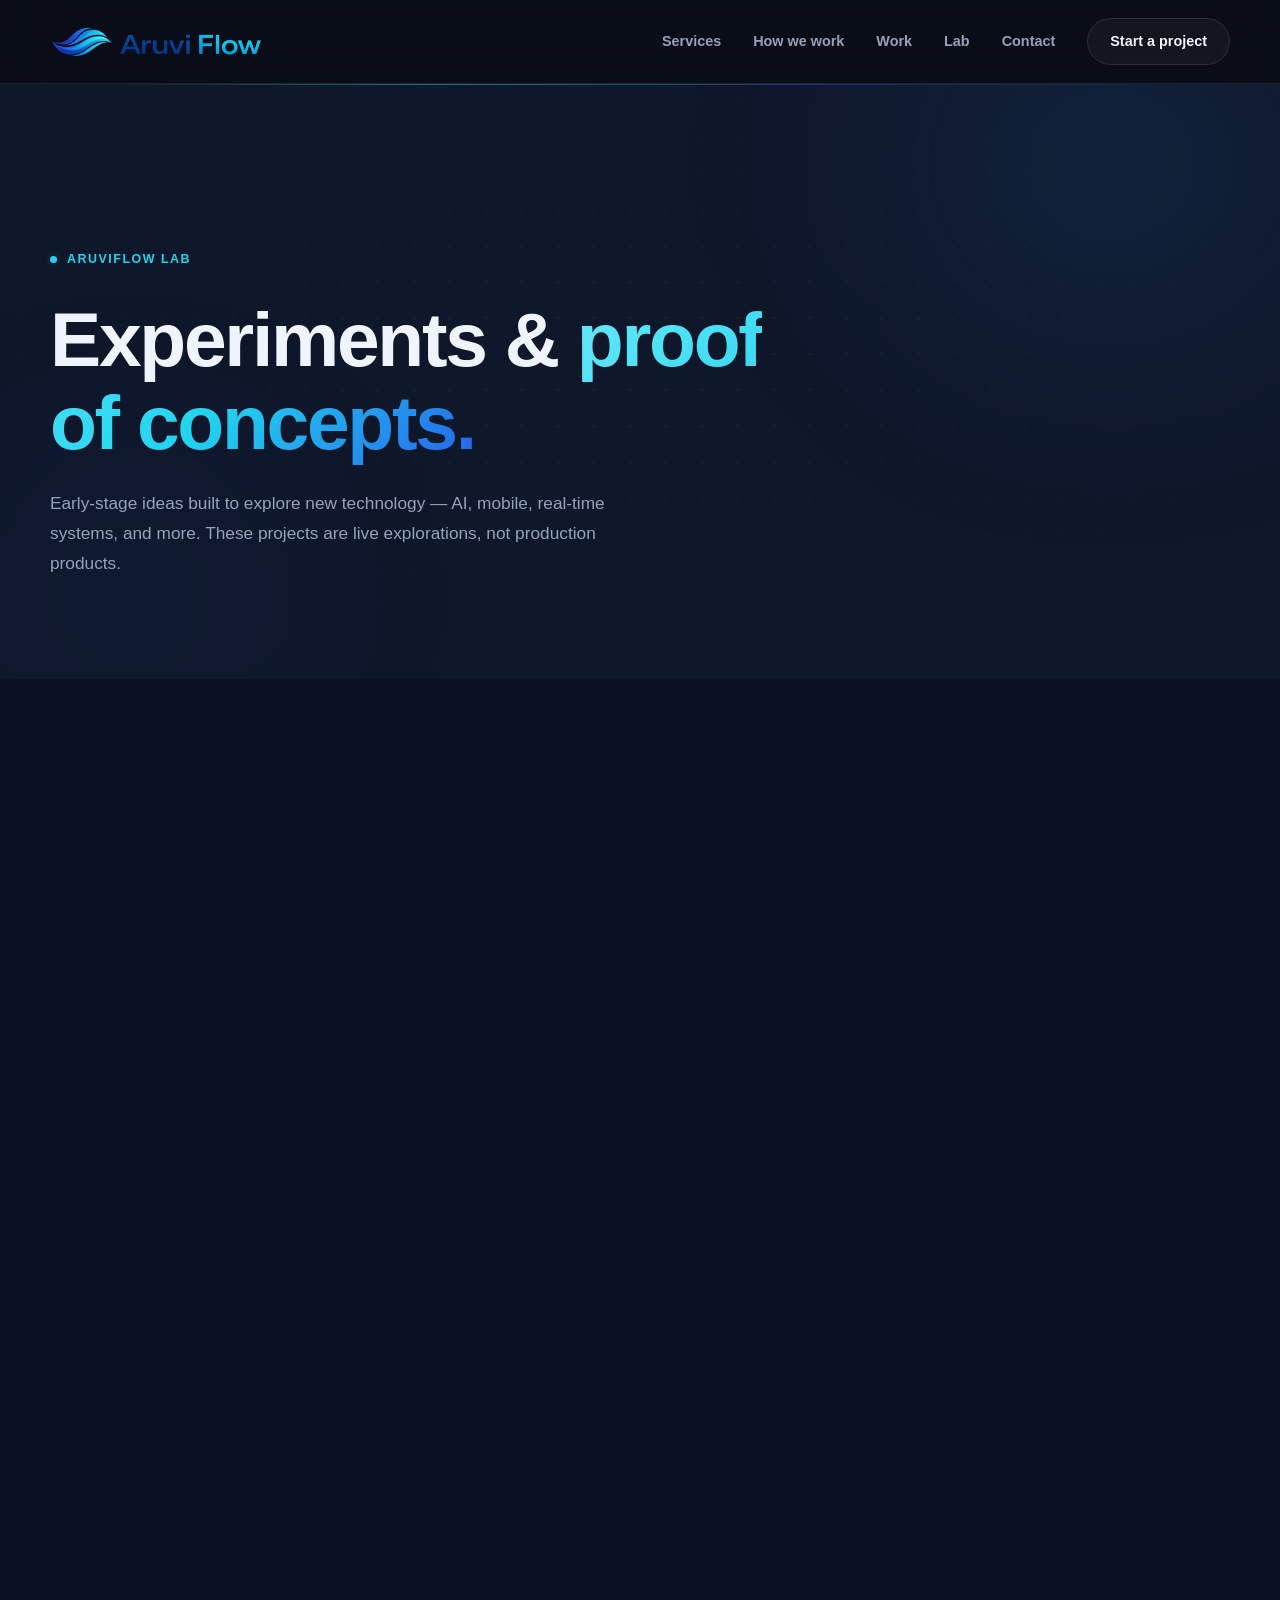
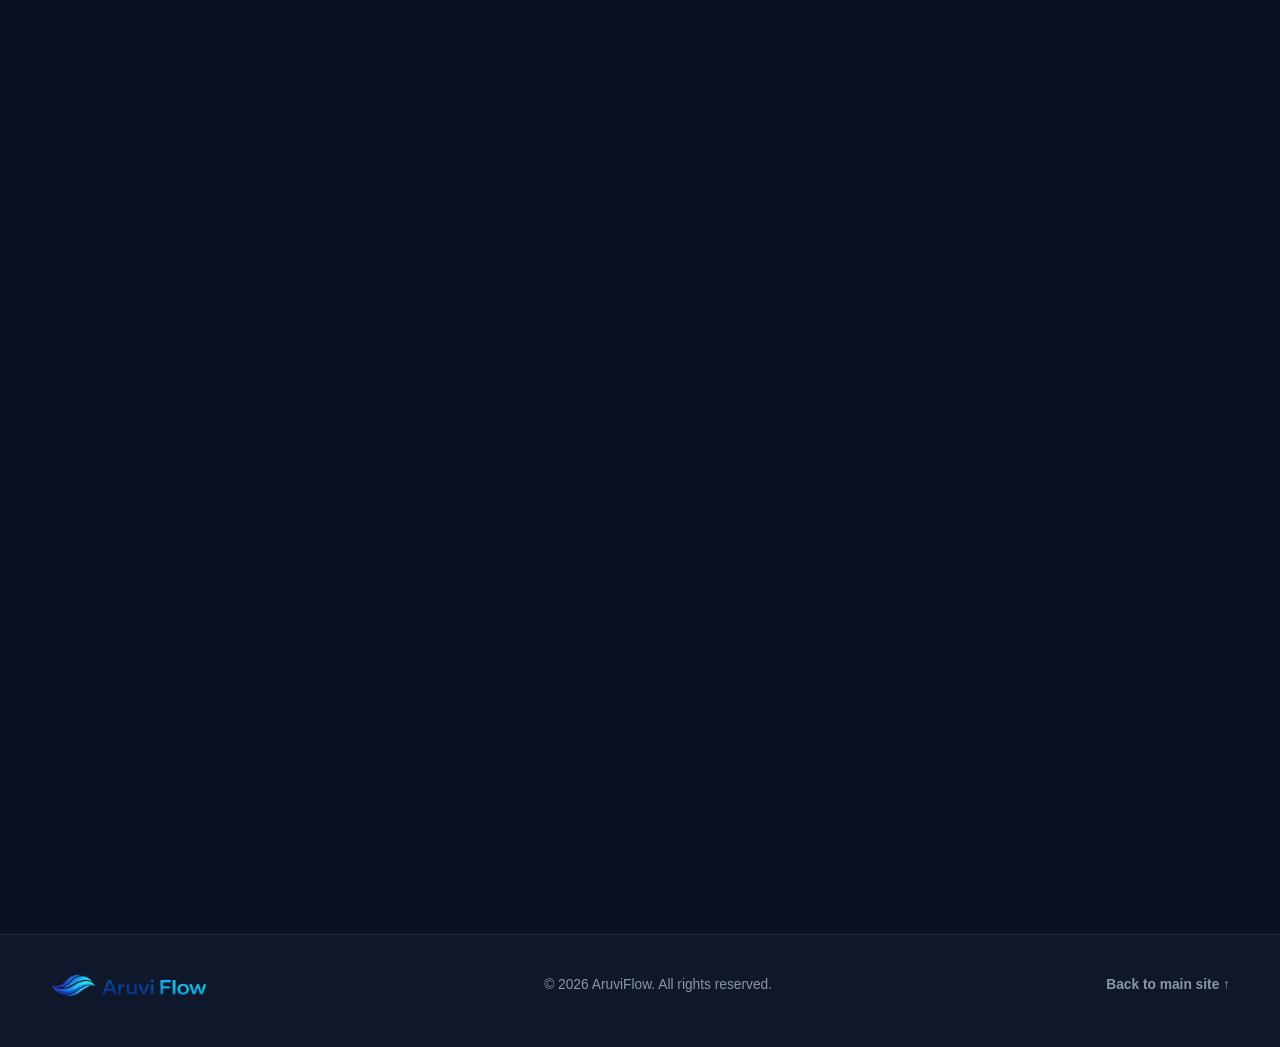
==== commit e58eeccb: "Add HIG to Lab — open behavioural web standard Co-Authored-By: Claude Sonnet 5 <noreply@anthropic.co" ====
--- a/lab.html
+++ b/lab.html
@@ -177,6 +177,38 @@
                     </div>
                 </article>
 
+                <!-- HIG -->
+                <article class="project-card project-card-highlight" data-reveal>
+                    <div class="project-card-top">
+                        <span class="project-badge project-badge-teal">Standard &middot; Open Source &middot; AI</span>
+                        <a class="project-gh-link" href="https://github.com/frozonfreak/hig" target="_blank" rel="noopener noreferrer" aria-label="View HIG on GitHub">
+                            <svg width="15" height="15" viewBox="0 0 24 24" fill="none" stroke="currentColor" stroke-width="2" stroke-linecap="round" stroke-linejoin="round" aria-hidden="true">
+                                <path d="M18 13v6a2 2 0 01-2 2H5a2 2 0 01-2-2V8a2 2 0 012-2h6M15 3h6v6M10 14L21 3"/>
+                            </svg>
+                            View on GitHub
+                        </a>
+                    </div>
+                    <h2 class="project-name project-name-gradient">HIG</h2>
+                    <p class="project-tagline">An open behavioural standard for how modern web interfaces should work — readable by humans and AI agents alike.</p>
+                    <p class="project-desc">The Web HIG (Universal Human Interface Guidelines) is a vendor-neutral, lintable contract for web application behaviour. It complements WCAG, design systems, and HTML/CSS by specifying interaction, state, and UX consistency rather than visual style — giving developers and AI coding agents a shared set of rules to follow and validate in CI.</p>
+                    <ul class="project-features">
+                        <li>98 rules across 10 governance layers (0&ndash;9) — UX, information architecture, design tokens, interaction &amp; state, accessibility, performance, AI enforcement, QA gates, and security &amp; privacy</li>
+                        <li>Four page archetypes — Content, Commerce, Application, and Auth — each with tailored rule sets</li>
+                        <li>Three levels of depth — Quick Reference (~5 min), practical modules, and the full specification</li>
+                        <li>Machine-readable rule IDs and YAML guardrails for CI/CD automation</li>
+                        <li>Drop-in AI agent templates for Claude Code, Cursor, and GitHub Copilot</li>
+                        <li>Progressive disclosure — load only the documentation complexity a task needs</li>
+                    </ul>
+                    <div class="project-tech">
+                        <span>Markdown Spec</span>
+                        <span>YAML Guardrails</span>
+                        <span>Node.js</span>
+                        <span>CI/CD</span>
+                        <span>WCAG 2.2 AA</span>
+                        <span>Core Web Vitals</span>
+                    </div>
+                </article>
+
             </div>
         </div>
     </section>
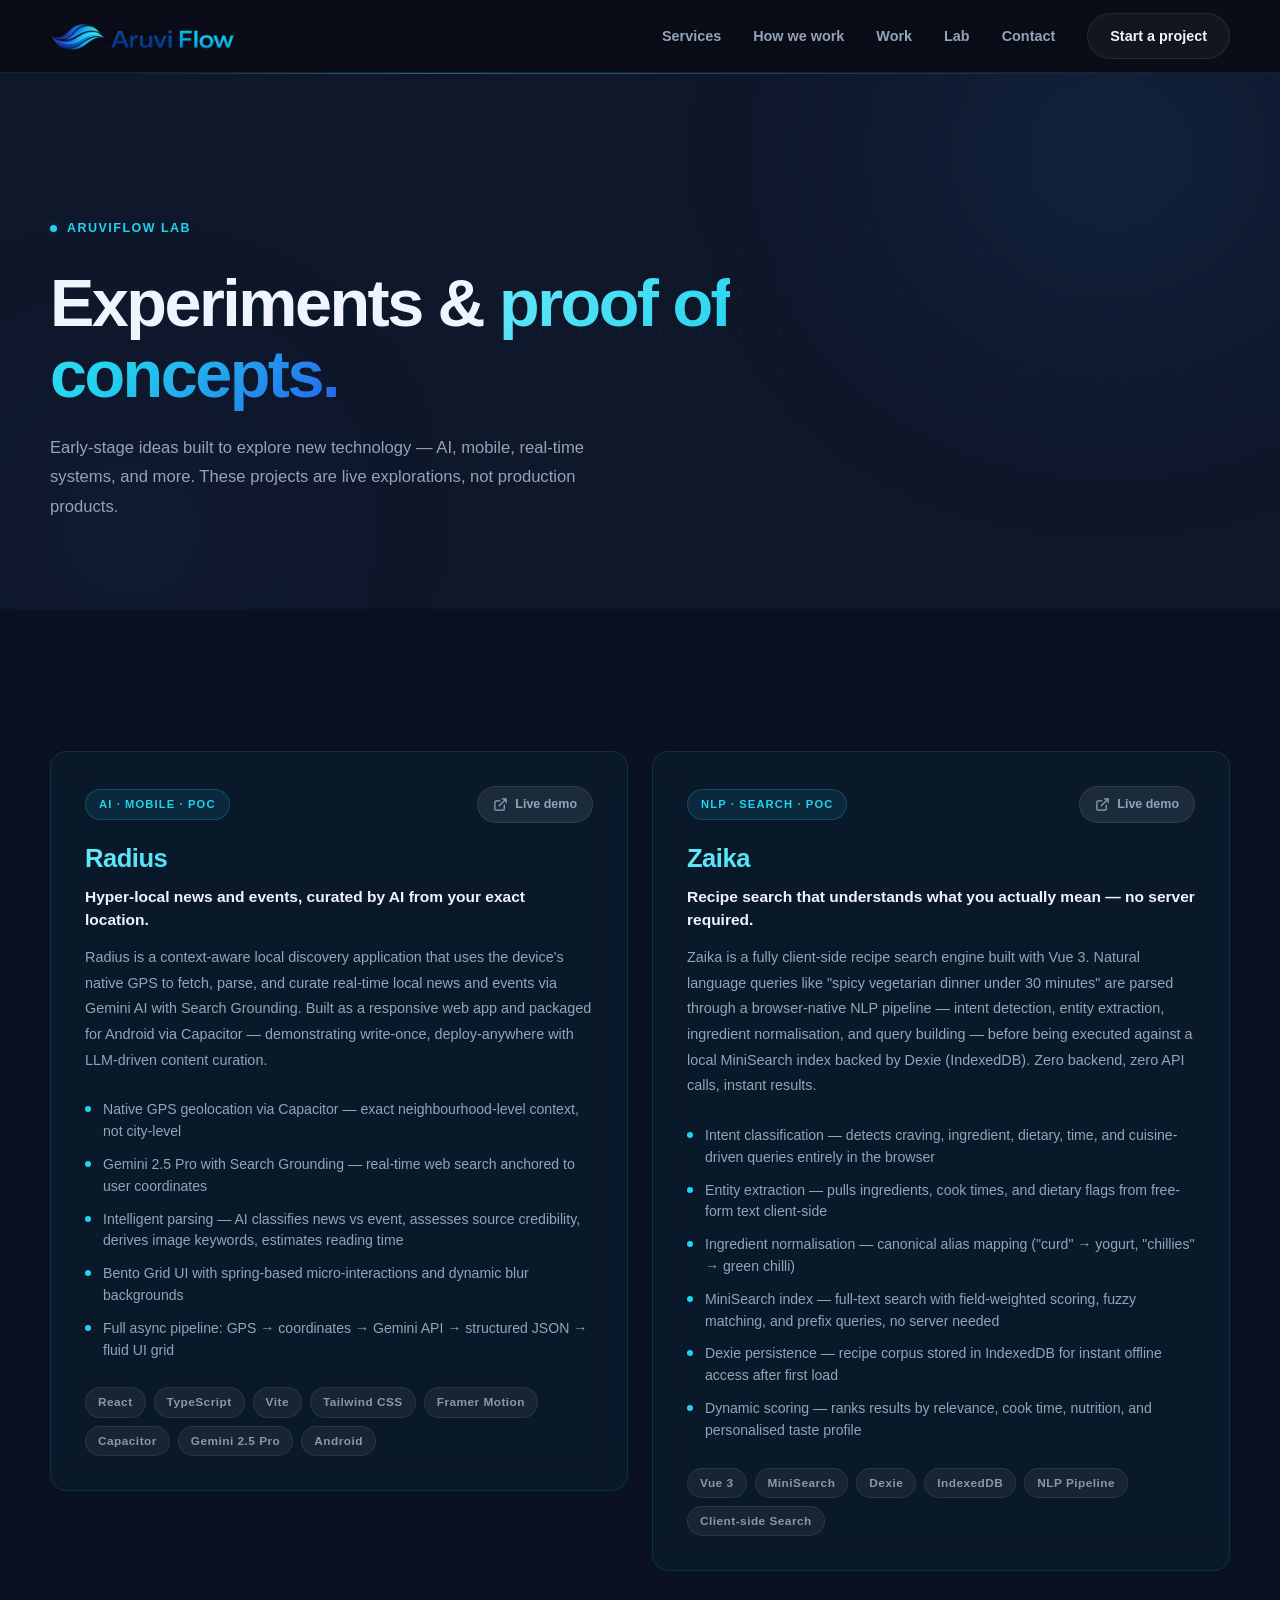
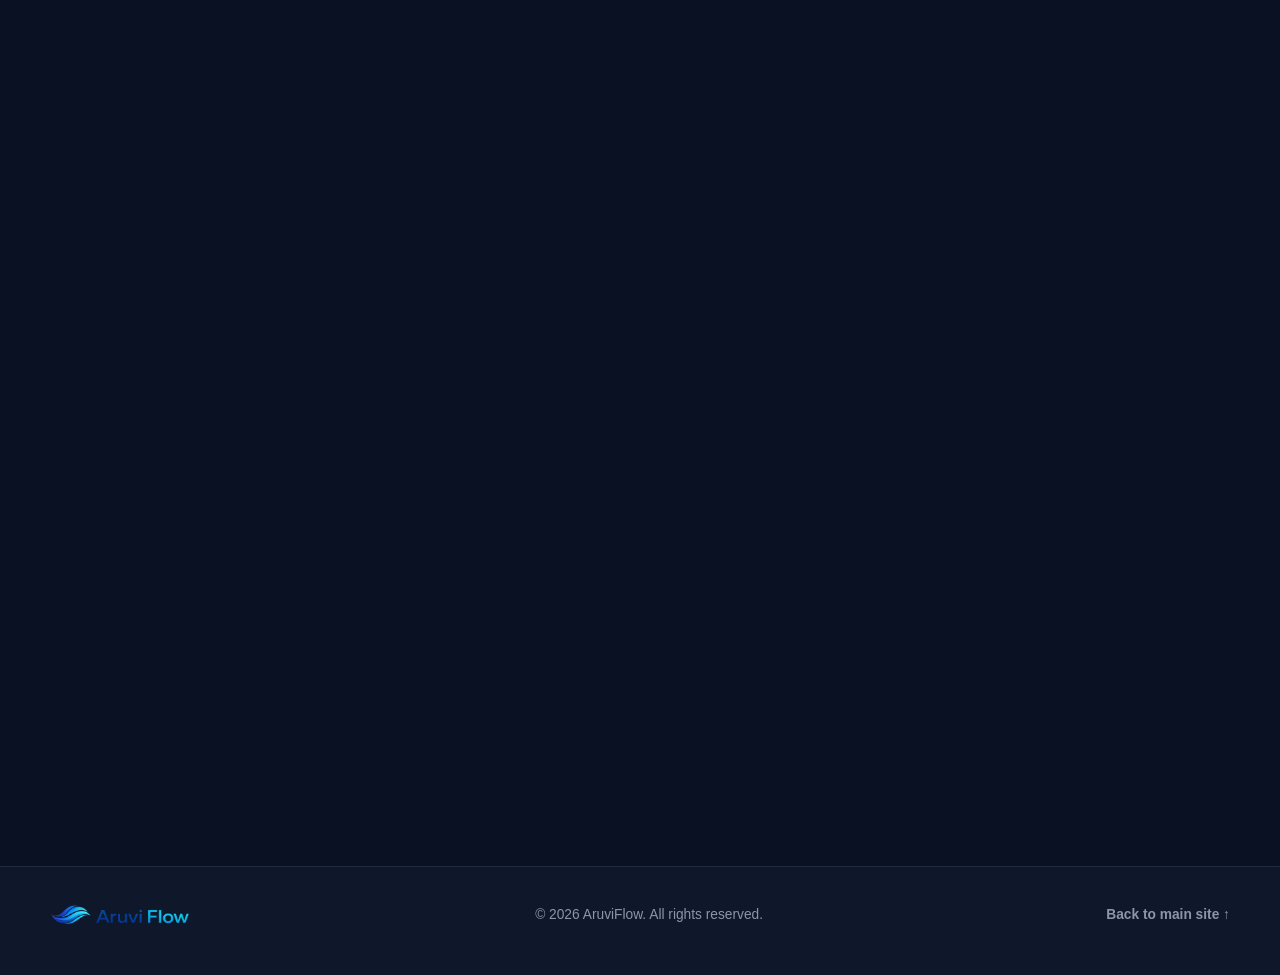
==== commit 6f67e6dd: "Refine UI — tighter type scale, consistent spacing, unified elevation - Calmer display type: hero an" ====
--- a/lab.html
+++ b/lab.html
@@ -180,12 +180,12 @@
                 <!-- HIG -->
                 <article class="project-card project-card-highlight" data-reveal>
                     <div class="project-card-top">
-                        <span class="project-badge project-badge-teal">Standard &middot; Open Source &middot; AI</span>
+                        <span class="project-badge project-badge-teal">Open Standard &middot; AI</span>
                         <a class="project-gh-link" href="https://github.com/frozonfreak/hig" target="_blank" rel="noopener noreferrer" aria-label="View HIG on GitHub">
-                            <svg width="15" height="15" viewBox="0 0 24 24" fill="none" stroke="currentColor" stroke-width="2" stroke-linecap="round" stroke-linejoin="round" aria-hidden="true">
-                                <path d="M18 13v6a2 2 0 01-2 2H5a2 2 0 01-2-2V8a2 2 0 012-2h6M15 3h6v6M10 14L21 3"/>
+                            <svg width="15" height="15" viewBox="0 0 24 24" fill="currentColor" aria-hidden="true">
+                                <path d="M12 0C5.37 0 0 5.37 0 12c0 5.3 3.438 9.8 8.205 11.385.6.113.82-.258.82-.577 0-.285-.01-1.04-.015-2.04-3.338.724-4.042-1.61-4.042-1.61C4.422 18.07 3.633 17.7 3.633 17.7c-1.087-.744.084-.729.084-.729 1.205.084 1.838 1.236 1.838 1.236 1.07 1.835 2.809 1.305 3.495.998.108-.776.417-1.305.76-1.605-2.665-.3-5.466-1.332-5.466-5.93 0-1.31.465-2.38 1.235-3.22-.135-.303-.54-1.523.105-3.176 0 0 1.005-.322 3.3 1.23.96-.267 1.98-.399 3-.405 1.02.006 2.04.138 3 .405 2.28-1.552 3.285-1.23 3.285-1.23.645 1.653.24 2.873.12 3.176.765.84 1.23 1.91 1.23 3.22 0 4.61-2.805 5.625-5.475 5.92.42.36.81 1.096.81 2.22 0 1.606-.015 2.896-.015 3.286 0 .315.21.69.825.57C20.565 21.795 24 17.295 24 12c0-6.63-5.37-12-12-12"/>
                             </svg>
-                            View on GitHub
+                            GitHub
                         </a>
                     </div>
                     <h2 class="project-name project-name-gradient">HIG</h2>
--- a/assets/css/style.css
+++ b/assets/css/style.css
@@ -16,8 +16,8 @@
     --glass-deep:  rgba(255, 255, 255, 0.07);
 
     /* Borders */
-    --border:        rgba(255, 255, 255, 0.09);
-    --border-strong: rgba(255, 255, 255, 0.16);
+    --border:        rgba(255, 255, 255, 0.08);
+    --border-strong: rgba(255, 255, 255, 0.14);
 
     /* Text */
     --text:   #f0f4ff;
@@ -45,8 +45,13 @@
     --container: 1180px;
     --radius:    16px;
     --radius-sm: 10px;
+    --radius-lg: 22px;
     --ease:      cubic-bezier(0.4, 0, 0.2, 1);
     --spring:    cubic-bezier(0.34, 1.56, 0.64, 1);
+
+    /* Elevation — one consistent shadow scale */
+    --shadow-card:    0 12px 32px rgba(0, 0, 0, 0.26);
+    --shadow-card-lg: 0 24px 60px rgba(0, 0, 0, 0.40);
 }
 
 /* ── Reset ─────────────────────────────────────── */
@@ -68,6 +73,15 @@
 
 a       { color: inherit; text-decoration: none; }
 button, input, textarea { font: inherit; }
+
+/* Consistent keyboard focus + anchored-scroll offset for the sticky header */
+:focus-visible {
+    outline: 2px solid var(--teal);
+    outline-offset: 3px;
+    border-radius: 3px;
+}
+:target { scroll-margin-top: 96px; }
+section[id]  { scroll-margin-top: 84px; }
 
 /* ── Scroll progress bar ───────────────────────── */
 .scroll-progress {
@@ -88,7 +102,7 @@
     margin-inline: auto;
 }
 
-.section { padding: 112px 0; }
+.section { padding: 120px 0; }
 
 /* ── Typography ────────────────────────────────── */
 h1, h2, h3 {
@@ -166,9 +180,9 @@
     align-items: center;
     justify-content: center;
     gap: 8px;
-    padding: 14px 28px;
+    padding: 13px 26px;
     border-radius: 999px;
-    font-size: 0.95rem;
+    font-size: 0.92rem;
     font-weight: 700;
     border: 1px solid transparent;
     cursor: pointer;
@@ -201,13 +215,13 @@
 
 .btn-primary:hover,
 .btn-primary:focus-visible {
-    transform: translateY(-2px) scale(1.02);
-    box-shadow: 0 8px 32px var(--teal-glow), 0 2px 8px rgba(0,0,0,0.4);
+    transform: translateY(-2px);
+    box-shadow: 0 10px 30px var(--teal-glow), 0 2px 8px rgba(0,0,0,0.4);
 }
 
 .btn-primary:hover::after { transform: translateX(110%); }
 
-.btn-primary:active { transform: translateY(0) scale(0.98); }
+.btn-primary:active { transform: translateY(0); }
 
 /* Ghost — glass */
 .btn-ghost {
@@ -222,10 +236,10 @@
     background: var(--glass-hover);
     color: var(--text);
     border-color: var(--border-strong);
-    transform: translateY(-2px) scale(1.02);
-}
-
-.btn-ghost:active { transform: translateY(0) scale(0.98); }
+    transform: translateY(-2px);
+}
+
+.btn-ghost:active { transform: translateY(0); }
 
 /* ── Reveal animation ──────────────────────────── */
 [data-reveal] {
@@ -244,7 +258,7 @@
     position: sticky;
     top: 0;
     z-index: 100;
-    padding: 15px 0;
+    padding: 13px 0;
     background: rgba(9, 9, 15, 0.65);
     backdrop-filter: blur(24px);
     -webkit-backdrop-filter: blur(24px);
@@ -303,16 +317,16 @@
 }
 
 .brand-logo {
-    height: 53px;
+    height: 46px;
     width: auto;
-    max-width: 216px;
+    max-width: 188px;
     display: block;
     object-fit: contain;
 }
 
 .brand-logo-sm {
-    height: 36px;
-    max-width: 160px;
+    height: 32px;
+    max-width: 142px;
 }
 
 /* Nav links */
@@ -455,8 +469,8 @@
     width: 700px; height: 550px;
     top: -160px; right: -120px;
     background: radial-gradient(ellipse at center,
-        rgba(34, 211, 238, 0.20) 0%,
-        rgba(37, 99, 235, 0.10) 50%,
+        rgba(34, 211, 238, 0.16) 0%,
+        rgba(37, 99, 235, 0.08) 50%,
         transparent 72%);
 }
 
@@ -486,8 +500,8 @@
 /* Fine dot grid — precision / technical feel */
 .hero-grid-overlay {
     position: absolute; inset: 0;
-    background-image: radial-gradient(rgba(255,255,255,0.09) 1px, transparent 1px);
-    background-size: 36px 36px;
+    background-image: radial-gradient(rgba(255,255,255,0.055) 1px, transparent 1px);
+    background-size: 40px 40px;
     -webkit-mask-image: radial-gradient(ellipse 78% 68% at 50% 42%, black 0%, transparent 82%);
     mask-image: radial-gradient(ellipse 78% 68% at 50% 42%, black 0%, transparent 82%);
     z-index: 1;
@@ -518,7 +532,7 @@
 .hero-inner {
     position: relative;
     z-index: 1;
-    max-width: 880px;
+    max-width: 820px;
 }
 
 /* Staggered entrance for each child — heading is NOT hidden before paint (LCP) */
@@ -554,11 +568,11 @@
 }
 
 .hero-heading {
-    font-size: clamp(3.2rem, 7.5vw, 7rem);
-    font-weight: 700;
-    line-height: 1.0;
-    letter-spacing: -0.045em;
-    margin-bottom: 28px;
+    font-size: clamp(2.8rem, 5.8vw, 5.25rem);
+    font-weight: 700;
+    line-height: 1.06;
+    letter-spacing: -0.038em;
+    margin-bottom: 26px;
 }
 
 .hero-body {
@@ -666,17 +680,18 @@
 /* ============================================================
    SECTION HEADER
    ============================================================ */
-.section-header { margin-bottom: 64px; max-width: 680px; }
+.section-header { margin-bottom: 72px; max-width: 660px; }
 
 .section-header h2 {
-    font-size: clamp(2.4rem, 4.5vw, 3.8rem);
-    margin-bottom: 16px;
+    font-size: clamp(2rem, 3.6vw, 3.1rem);
+    line-height: 1.12;
+    margin-bottom: 18px;
 }
 
 .section-sub {
     color: var(--text-2);
-    font-size: 1.02rem;
-    max-width: 54ch;
+    font-size: 1rem;
+    max-width: 56ch;
     line-height: 1.8;
 }
 
@@ -696,7 +711,7 @@
     -webkit-backdrop-filter: blur(20px);
     border: 1px solid var(--border);
     border-radius: var(--radius);
-    padding: 36px 32px;
+    padding: 34px 30px;
     overflow: hidden;
     cursor: default;
     /* Gradient border on hover via mask */
@@ -735,8 +750,8 @@
 }
 
 .service-card:hover {
-    transform: translateY(-5px);
-    box-shadow: 0 20px 48px rgba(0, 0, 0, 0.35), 0 0 0 1px transparent;
+    transform: translateY(-4px);
+    box-shadow: var(--shadow-card-lg);
     background: var(--glass-hover);
 }
 
@@ -806,8 +821,8 @@
 /* Arrow */
 .service-arrow {
     position: absolute;
-    top: 32px;
-    right: 32px;
+    top: 30px;
+    right: 30px;
     z-index: 2;
     color: var(--teal);
     opacity: 0;
@@ -864,14 +879,14 @@
 
 .stat-item:hover {
     transform: translateY(-4px);
-    box-shadow: 0 16px 40px rgba(0, 0, 0, 0.3);
+    box-shadow: var(--shadow-card);
 }
 
 .stat-item:hover::before { opacity: 1; }
 
 .stat-number {
     font-family: "Space Grotesk", sans-serif;
-    font-size: clamp(2.6rem, 4vw, 4rem);
+    font-size: clamp(2.4rem, 3.4vw, 3.4rem);
     font-weight: 700;
     letter-spacing: -0.05em;
     line-height: 1;
@@ -933,7 +948,7 @@
     -webkit-backdrop-filter: blur(20px);
     border: 1px solid var(--border);
     border-radius: var(--radius);
-    padding: 36px 30px;
+    padding: 34px 30px;
     transition: transform 0.3s var(--spring),
                 box-shadow 0.3s var(--ease),
                 border-color 0.3s var(--ease);
@@ -956,8 +971,8 @@
 }
 
 .process-card:hover {
-    transform: translateY(-5px);
-    box-shadow: 0 16px 40px rgba(0, 0, 0, 0.3);
+    transform: translateY(-4px);
+    box-shadow: var(--shadow-card);
 }
 
 .process-card:hover::before { opacity: 1; }
@@ -1024,7 +1039,7 @@
 .contact-panel {
     display: grid;
     grid-template-columns: 1fr 1.3fr;
-    gap: 80px;
+    gap: 72px;
     align-items: start;
     position: relative;
     z-index: 1;
@@ -1134,7 +1149,7 @@
     outline: none;
     border-color: var(--teal);
     background: var(--teal-dim);
-    box-shadow: 0 0 0 3px rgba(20, 184, 166, 0.12);
+    box-shadow: 0 0 0 3px rgba(34, 211, 238, 0.12);
 }
 
 .form-field textarea {
@@ -1164,7 +1179,7 @@
     -webkit-backdrop-filter: blur(20px);
     border: 1px solid var(--border);
     border-radius: var(--radius);
-    padding: 36px;
+    padding: 34px;
     overflow: hidden;
     transition: transform 0.3s var(--spring), box-shadow 0.3s var(--ease);
 }
@@ -1187,16 +1202,16 @@
 }
 
 .project-card:hover {
-    transform: translateY(-5px);
-    box-shadow: 0 20px 52px rgba(0, 0, 0, 0.38);
+    transform: translateY(-4px);
+    box-shadow: var(--shadow-card-lg);
 }
 
 .project-card:hover::before { opacity: 1; }
 
 /* GraftAI — subtle teal tint to distinguish */
 .project-card-highlight {
-    background: rgba(20, 184, 166, 0.04);
-    border-color: rgba(20, 184, 166, 0.13);
+    background: rgba(34, 211, 238, 0.04);
+    border-color: rgba(34, 211, 238, 0.13);
 }
 
 /* ── Card top row ── */
@@ -1204,6 +1219,8 @@
     display: flex;
     align-items: center;
     justify-content: space-between;
+    flex-wrap: wrap;
+    gap: 12px 14px;
     margin-bottom: 22px;
 }
 
@@ -1254,9 +1271,10 @@
 
 /* ── Card content ── */
 .project-name {
-    font-size: 1.9rem;
-    font-weight: 700;
-    margin-bottom: 10px;
+    font-size: 1.6rem;
+    font-weight: 700;
+    letter-spacing: -0.02em;
+    margin-bottom: 12px;
     color: var(--text);
 }
 
@@ -1336,7 +1354,7 @@
     margin-top: 20px;
     padding: 13px 18px;
     background: rgba(0, 0, 0, 0.35);
-    border: 1px solid rgba(20, 184, 166, 0.15);
+    border: 1px solid rgba(34, 211, 238, 0.15);
     border-radius: var(--radius-sm);
     font-family: "SF Mono", "Fira Code", ui-monospace, monospace;
     font-size: 0.80rem;
@@ -1355,7 +1373,7 @@
 /* ── Wide project card (ComposerAI) ── */
 .project-card-wide {
     grid-column: 1 / -1;
-    background: rgba(20, 184, 166, 0.04);
+    background: rgba(34, 211, 238, 0.04);
     border-color: rgba(34, 211, 238, 0.13);
 }
 
--- a/assets/css/lab.css
+++ b/assets/css/lab.css
@@ -6,7 +6,7 @@
 /* ── Lab Hero ─────────────────────────────────────────────── */
 .lab-hero {
     position: relative;
-    padding: 160px 0 100px;
+    padding: 140px 0 88px;
     overflow: hidden;
 }
 
@@ -45,8 +45,8 @@
 .lab-grid {
     position: absolute;
     inset: 0;
-    background-image: radial-gradient(rgba(255,255,255,0.07) 1px, transparent 1px);
-    background-size: 36px 36px;
+    background-image: radial-gradient(rgba(255,255,255,0.05) 1px, transparent 1px);
+    background-size: 40px 40px;
     -webkit-mask-image: radial-gradient(ellipse 80% 70% at 50% 45%, black 0%, transparent 80%);
     mask-image: radial-gradient(ellipse 80% 70% at 50% 45%, black 0%, transparent 80%);
 }
@@ -67,7 +67,7 @@
 .lab-hero-inner {
     position: relative;
     z-index: 1;
-    max-width: 760px;
+    max-width: 720px;
 }
 
 .lab-eyebrow {
@@ -91,18 +91,18 @@
 }
 
 .lab-hero h1 {
-    font-size: clamp(2.6rem, 6vw, 5rem);
-    font-weight: 800;
+    font-size: clamp(2.6rem, 5.2vw, 4.25rem);
+    font-weight: 700;
     line-height: 1.08;
-    letter-spacing: -0.03em;
-    margin-bottom: 24px;
+    letter-spacing: -0.038em;
+    margin-bottom: 22px;
     color: var(--text);
 }
 
 .lab-hero-body {
-    font-size: 1.08rem;
+    font-size: 1.04rem;
     color: var(--text-2);
-    max-width: 580px;
+    max-width: 560px;
     line-height: 1.75;
 }
 
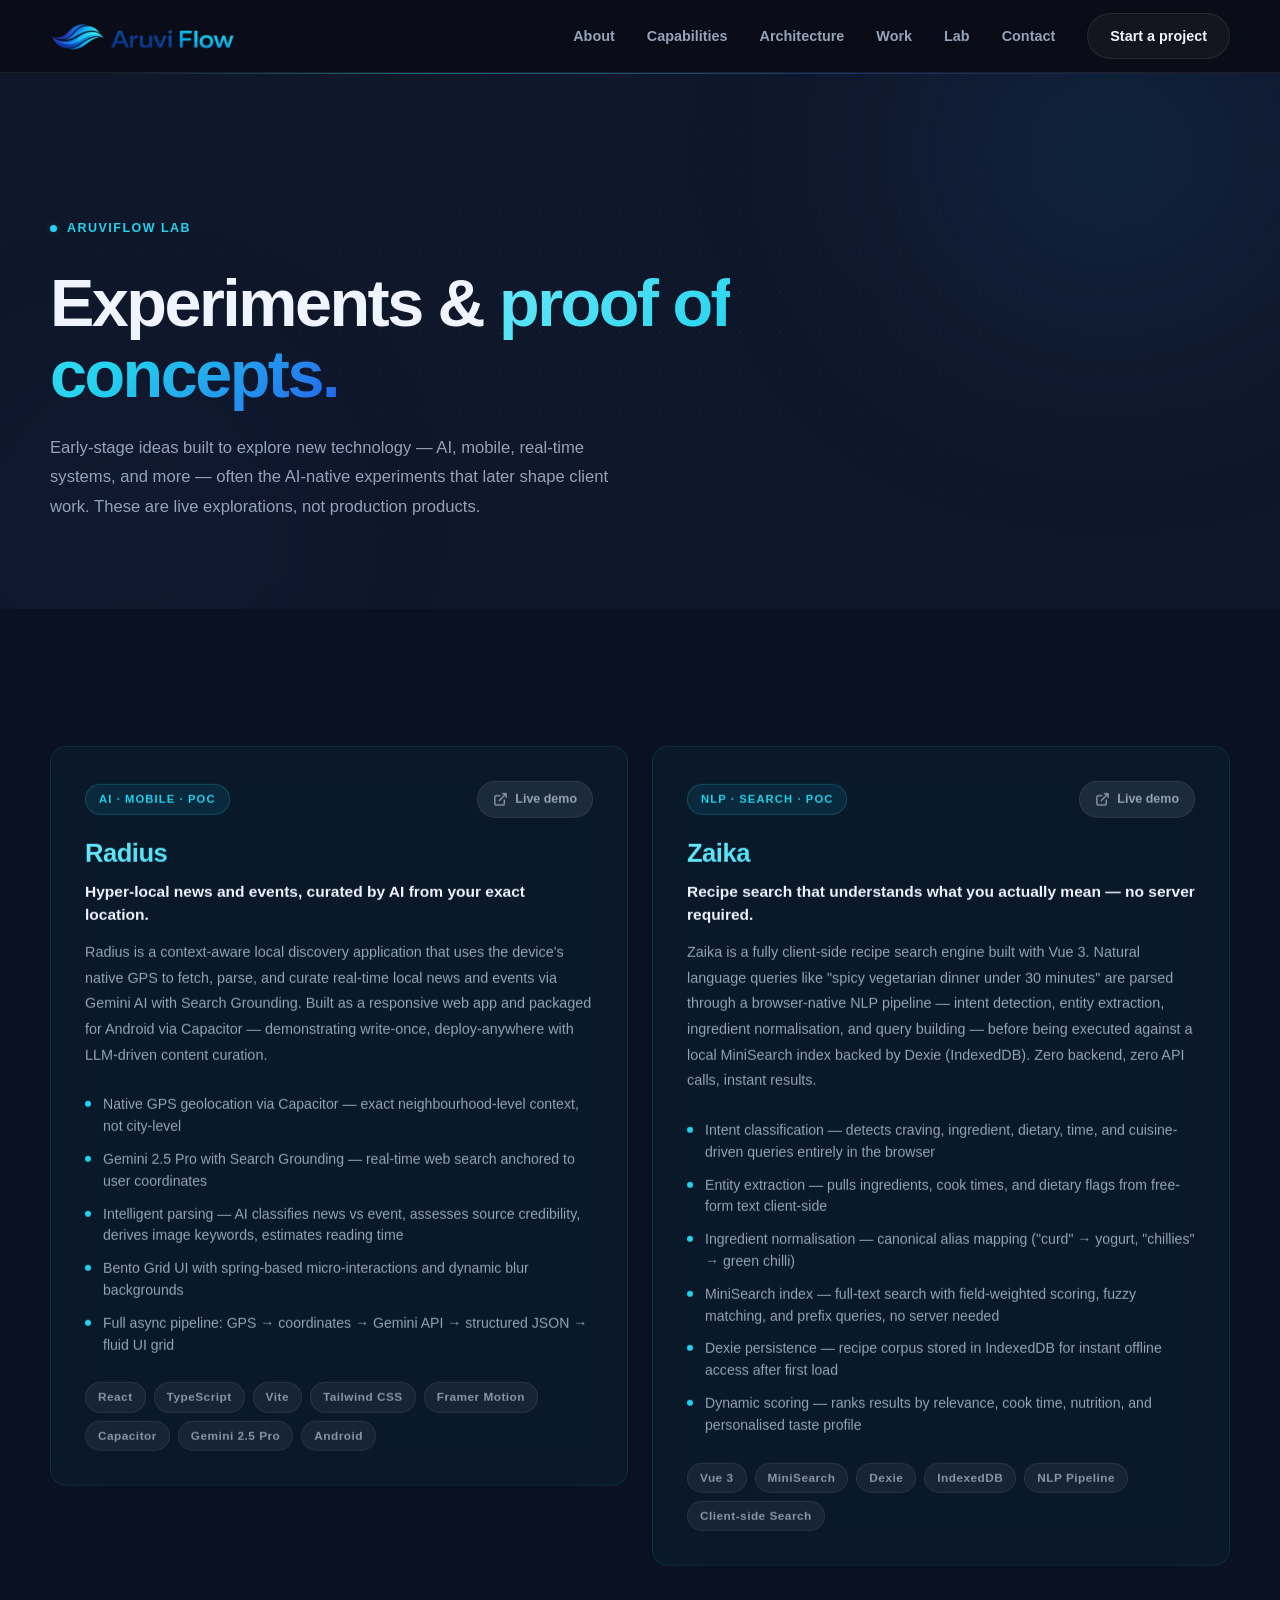
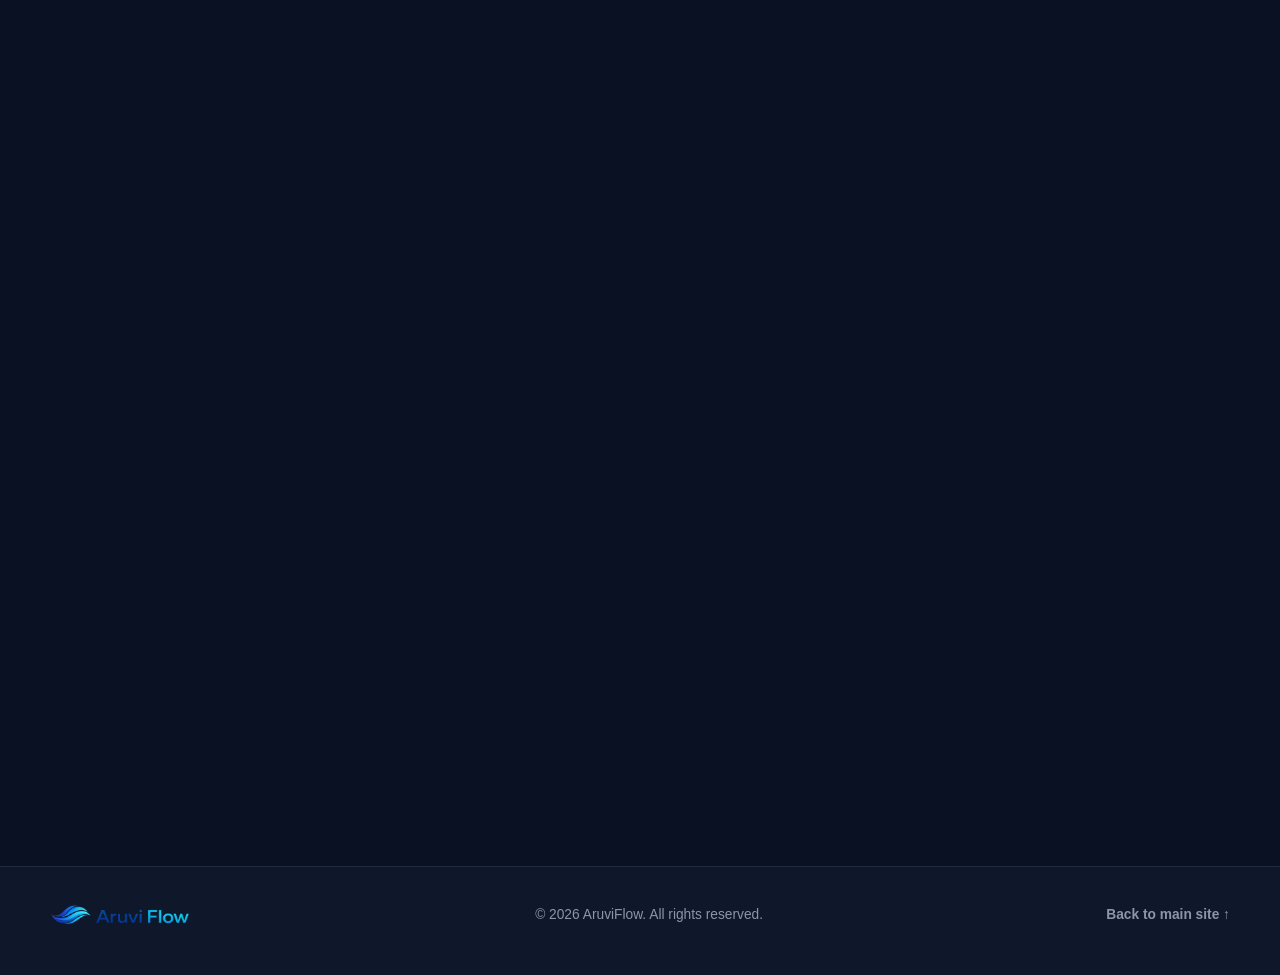
==== commit 0c1563b0: "Redesign landing page around independent platform architect profile Reframe AruviFlow from a generic" ====
--- a/lab.html
+++ b/lab.html
@@ -75,8 +75,9 @@
                     <span></span>
                 </button>
                 <div class="nav-links" id="site-menu">
-                    <a href="index.html#services">Services</a>
-                    <a href="index.html#approach">How we work</a>
+                    <a href="index.html#about">About</a>
+                    <a href="index.html#services">Capabilities</a>
+                    <a href="index.html#architecture">Architecture</a>
                     <a href="index.html#projects">Work</a>
                     <a href="lab.html">Lab</a>
                     <a href="index.html#contact">Contact</a>
@@ -102,7 +103,7 @@
                     AruviFlow Lab
                 </div>
                 <h1>Experiments &amp; <span class="text-gradient">proof of concepts.</span></h1>
-                <p class="lab-hero-body">Early-stage ideas built to explore new technology — AI, mobile, real-time systems, and more. These projects are live explorations, not production products.</p>
+                <p class="lab-hero-body">Early-stage ideas built to explore new technology — AI, mobile, real-time systems, and more — often the AI-native experiments that later shape client work. These are live explorations, not production products.</p>
             </div>
         </div>
     </section>
--- a/assets/css/style.css
+++ b/assets/css/style.css
@@ -1,5 +1,5 @@
 /* ============================================================
-   SHAZWEBSOLUTIONS — STYLE.CSS
+   ARUVIFLOW — STYLE.CSS
    Gradient UI · Glassmorphism · Micro-interactions · Motion-first
    Simple · Minimal · Fast
    ============================================================ */
@@ -1298,6 +1298,12 @@
     color: var(--text-2);
     line-height: 1.78;
     margin-bottom: 26px;
+}
+
+.project-desc strong,
+.project-tagline strong {
+    color: var(--text);
+    font-weight: 700;
 }
 
 .project-features {
@@ -1465,6 +1471,208 @@
 }
 
 /* ============================================================
+   ABOUT / ARCHITECT
+   ============================================================ */
+.architect-section { background: var(--bg); }
+
+.architect-panel {
+    display: grid;
+    grid-template-columns: 300px 1fr;
+    gap: 64px;
+    align-items: start;
+}
+
+.architect-media {
+    position: sticky;
+    top: 110px;
+    display: grid;
+    justify-items: start;
+    gap: 12px;
+    padding: 32px;
+    background: var(--glass);
+    backdrop-filter: blur(20px);
+    -webkit-backdrop-filter: blur(20px);
+    border: 1px solid var(--border);
+    border-radius: var(--radius);
+}
+
+.architect-avatar {
+    display: grid;
+    place-items: center;
+    width: 84px;
+    height: 84px;
+    margin-bottom: 8px;
+    border-radius: var(--radius);
+    background: var(--grad-accent);
+    font-family: "Space Grotesk", sans-serif;
+    font-size: 1.5rem;
+    font-weight: 700;
+    letter-spacing: 0.04em;
+    color: #fff;
+}
+
+.architect-name {
+    font-family: "Space Grotesk", sans-serif;
+    font-size: 1.15rem;
+    font-weight: 700;
+    color: var(--text);
+}
+
+.architect-role {
+    font-size: 0.85rem;
+    font-weight: 600;
+    color: var(--text-2);
+}
+
+.architect-link {
+    display: inline-flex;
+    align-items: center;
+    gap: 8px;
+    margin-top: 6px;
+    padding: 8px 14px;
+    background: var(--glass-hover);
+    border: 1px solid var(--border);
+    border-radius: 999px;
+    font-size: 0.8rem;
+    font-weight: 700;
+    color: var(--text-2);
+    transition: background 0.2s var(--ease), border-color 0.2s var(--ease),
+                color 0.2s var(--ease), transform 0.2s var(--spring);
+}
+
+.architect-link:hover,
+.architect-link:focus-visible {
+    background: var(--teal-dim);
+    border-color: var(--teal-glow);
+    color: var(--teal-lt);
+    transform: translateY(-1px);
+}
+
+.architect-copy h2 {
+    font-size: clamp(2rem, 3.4vw, 2.9rem);
+    line-height: 1.12;
+    margin-bottom: 22px;
+}
+
+.architect-copy > p {
+    max-width: 58ch;
+    margin-bottom: 18px;
+    color: var(--text-2);
+    font-size: 1rem;
+    line-height: 1.8;
+}
+
+.architect-points {
+    list-style: none;
+    display: grid;
+    gap: 12px;
+    margin-top: 26px;
+}
+
+.architect-points li {
+    position: relative;
+    padding-left: 20px;
+    font-size: 0.92rem;
+    color: var(--text);
+    line-height: 1.6;
+}
+
+.architect-points li::before {
+    content: "";
+    position: absolute;
+    left: 0;
+    top: 8px;
+    width: 7px;
+    height: 7px;
+    border-radius: 50%;
+    background: var(--teal);
+}
+
+/* ============================================================
+   ARCHITECTURE / PHILOSOPHY
+   ============================================================ */
+.philosophy-section {
+    position: relative;
+    background: var(--bg);
+    overflow: hidden;
+}
+
+.philosophy-glow {
+    position: absolute;
+    inset: 0;
+    background: radial-gradient(ellipse 60% 45% at 80% 10%, rgba(37, 99, 235, 0.08), transparent);
+    pointer-events: none;
+}
+
+.philosophy-grid {
+    position: relative;
+    z-index: 1;
+    display: grid;
+    grid-template-columns: repeat(2, 1fr);
+    gap: 24px;
+}
+
+.philosophy-card {
+    background: var(--glass);
+    backdrop-filter: blur(20px);
+    -webkit-backdrop-filter: blur(20px);
+    border: 1px solid var(--border);
+    border-radius: var(--radius);
+    padding: 34px 30px;
+    transition: transform 0.3s var(--spring), box-shadow 0.3s var(--ease);
+}
+
+.philosophy-card:hover {
+    transform: translateY(-4px);
+    box-shadow: var(--shadow-card);
+}
+
+.philosophy-dir {
+    display: inline-block;
+    margin-bottom: 16px;
+    padding: 5px 13px;
+    background: var(--teal-dim);
+    border: 1px solid var(--teal-glow);
+    border-radius: 999px;
+    font-family: "Space Grotesk", sans-serif;
+    font-size: 0.74rem;
+    font-weight: 700;
+    letter-spacing: 0.04em;
+    color: var(--teal);
+}
+
+.philosophy-card h3 {
+    font-size: 1.1rem;
+    font-weight: 700;
+    margin-bottom: 12px;
+    color: var(--text);
+}
+
+.philosophy-card p {
+    font-size: 0.9rem;
+    color: var(--text-2);
+    line-height: 1.75;
+}
+
+.philosophy-diagram {
+    position: relative;
+    z-index: 1;
+    max-width: 620px;
+    margin: 40px auto 0;
+    padding: 28px;
+    background: var(--glass);
+    border: 1px solid var(--border);
+    border-radius: var(--radius);
+    overflow-x: auto;
+}
+
+.philosophy-diagram svg {
+    display: block;
+    width: 100%;
+    height: auto;
+}
+
+/* ============================================================
    FOOTER
    ============================================================ */
 .site-footer {
--- a/assets/css/responsive.css
+++ b/assets/css/responsive.css
@@ -1,5 +1,5 @@
 /* ============================================================
-   SHAZWEBSOLUTIONS — RESPONSIVE.CSS
+   ARUVIFLOW — RESPONSIVE.CSS
    ============================================================ */
 
 /* ── 1080px ─────────────────────────────────────── */
@@ -22,6 +22,20 @@
     /* Remove horizontal connector line — cards are stacked */
     .process-grid::before { display: none; }
 
+    /* About / architect — stack, un-stick the card */
+    .architect-panel {
+        grid-template-columns: 1fr;
+        gap: 36px;
+    }
+
+    .architect-media {
+        position: static;
+        justify-items: center;
+        text-align: center;
+    }
+
+    /* Philosophy — single column */
+    .philosophy-grid { grid-template-columns: 1fr; }
 }
 
 /* ── 820px — mobile nav ──────────────────────────── */
@@ -102,6 +116,10 @@
 
     .form-row { grid-template-columns: 1fr; }
 
+    /* Keep the architecture diagram legible — scroll rather than shrink */
+    .philosophy-diagram { padding: 16px; }
+    .philosophy-diagram svg { min-width: 440px; }
+
     .contact-form { padding: 24px 20px; }
 
     .section { padding: 64px 0; }
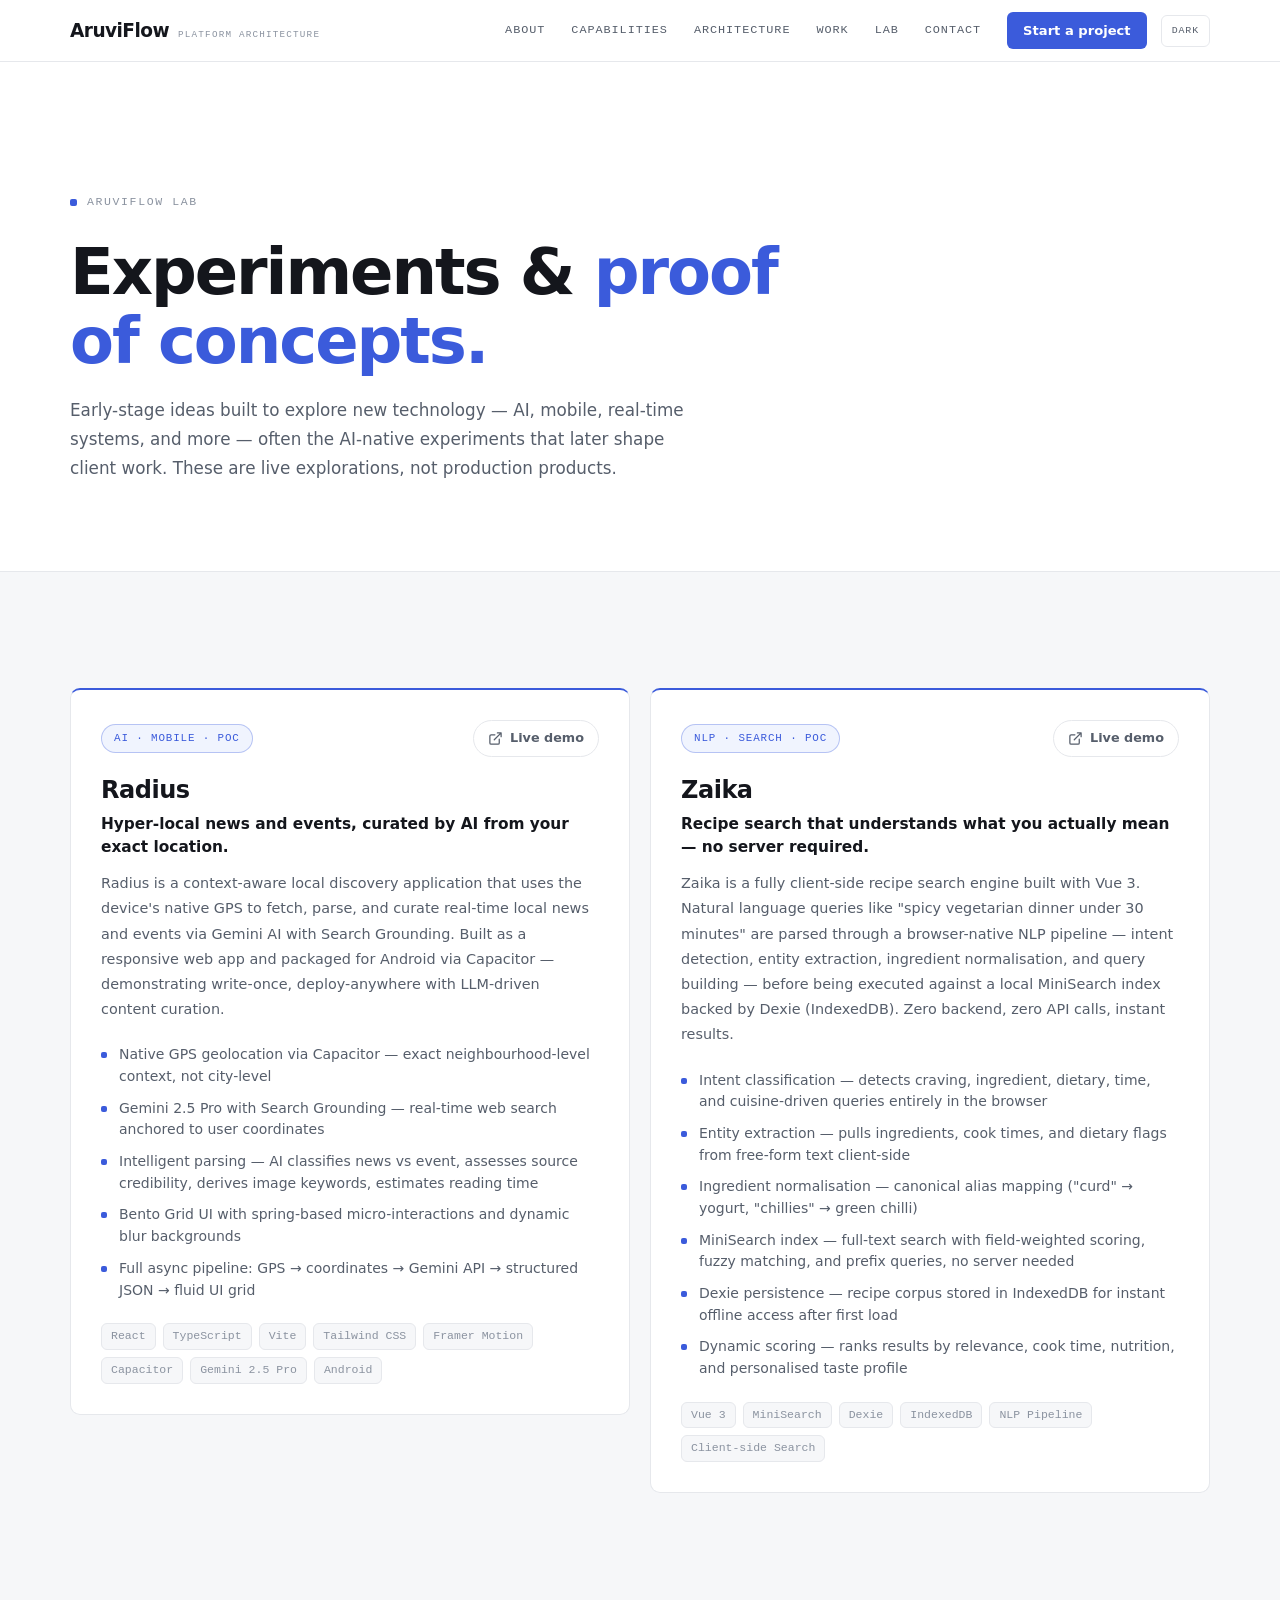
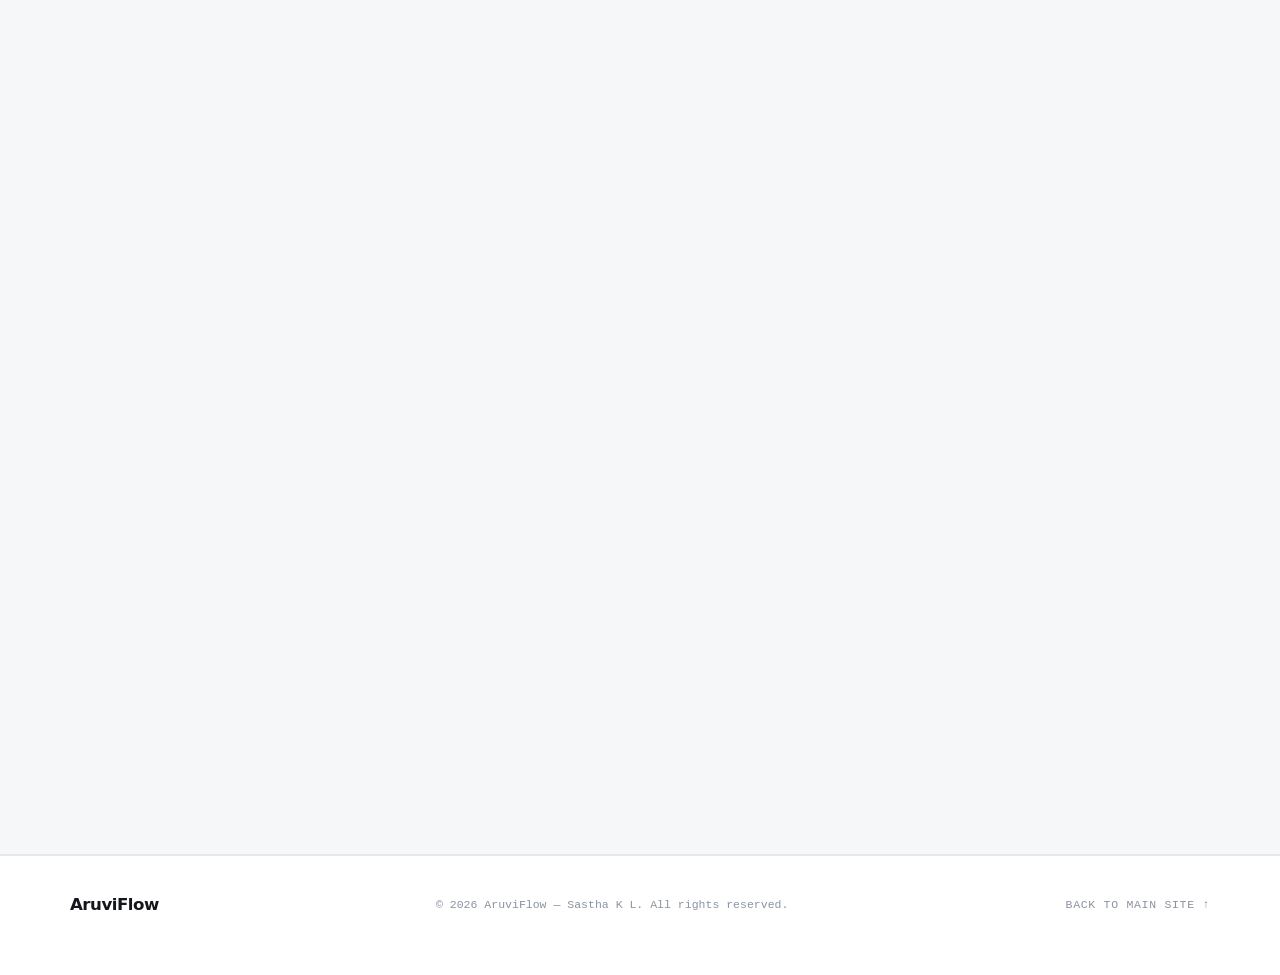
==== commit 658a8df7: "Redesign visual system — flat modern neutrals + blue, light/dark Replace the dark navy + cyan/indigo" ====
--- a/lab.html
+++ b/lab.html
@@ -23,7 +23,8 @@
     <meta name="description" content="AruviFlow Lab — experimental AI and mobile proof-of-concept projects. Early-stage ideas built to explore new technology.">
     <meta name="author" content="AruviFlow">
     <meta name="robots" content="index, follow">
-    <meta name="theme-color" content="#0F172A">
+    <meta name="theme-color" content="#FFFFFF" media="(prefers-color-scheme: light)">
+    <meta name="theme-color" content="#0B0C0E" media="(prefers-color-scheme: dark)">
     <link rel="canonical" href="https://aruviflow.com/lab">
 
     <!-- Open Graph -->
@@ -45,10 +46,12 @@
     <link rel="manifest" href="/manifest.json">
     <title>AruviFlow Lab | Experimental Projects</title>
 
+    <!-- Set colour theme before paint (no flash) -->
+    <script src="assets/js/theme.js"></script>
+
     <link rel="preconnect" href="https://fonts.googleapis.com">
     <link rel="preconnect" href="https://fonts.gstatic.com" crossorigin>
-    <link href="https://fonts.googleapis.com/css2?family=Manrope:wght@400;500;600;700;800&family=Space+Grotesk:wght@400;500;700&display=swap" rel="stylesheet" media="print" onload="this.media='all'">
-    <noscript><link href="https://fonts.googleapis.com/css2?family=Manrope:wght@400;500;600;700;800&family=Space+Grotesk:wght@400;500;700&display=swap" rel="stylesheet"></noscript>
+    <link href="https://fonts.googleapis.com/css2?family=Hanken+Grotesk:wght@400;500;600;700&family=IBM+Plex+Mono:wght@400;500&display=swap" rel="stylesheet">
 
     <link rel="stylesheet" href="assets/css/style.css">
     <link rel="stylesheet" href="assets/css/responsive.css">
@@ -67,21 +70,23 @@
         <div class="container">
             <nav class="nav-bar">
                 <a class="brand-mark" href="index.html" aria-label="AruviFlow home">
-                    <img src="assets/images/logo.png" alt="AruviFlow" class="brand-logo" width="216" height="53" fetchpriority="high">
+                    <span class="brand-word">AruviFlow</span>
+                    <span class="brand-tag">Platform architecture</span>
                 </a>
-                <button class="nav-toggle" type="button" aria-expanded="false" aria-controls="site-menu" aria-label="Toggle navigation">
-                    <span></span>
-                    <span></span>
-                    <span></span>
-                </button>
-                <div class="nav-links" id="site-menu">
-                    <a href="index.html#about">About</a>
-                    <a href="index.html#services">Capabilities</a>
-                    <a href="index.html#architecture">Architecture</a>
-                    <a href="index.html#projects">Work</a>
-                    <a href="lab.html">Lab</a>
-                    <a href="index.html#contact">Contact</a>
-                    <a class="nav-cta" href="index.html#contact">Start a project</a>
+                <div class="nav-actions">
+                    <div class="nav-links" id="site-menu">
+                        <a href="index.html#about">About</a>
+                        <a href="index.html#services">Capabilities</a>
+                        <a href="index.html#architecture">Architecture</a>
+                        <a href="index.html#projects">Work</a>
+                        <a href="lab.html">Lab</a>
+                        <a href="index.html#contact">Contact</a>
+                        <a class="nav-cta" href="index.html#contact">Start a project</a>
+                    </div>
+                    <button class="theme-toggle" type="button" aria-label="Switch colour theme">Dark</button>
+                    <button class="nav-toggle" type="button" aria-expanded="false" aria-controls="site-menu" aria-label="Toggle navigation">
+                        <span></span><span></span><span></span>
+                    </button>
                 </div>
             </nav>
         </div>
@@ -91,11 +96,6 @@
 
     <!-- ── Lab Hero ── -->
     <section class="lab-hero">
-        <div class="lab-hero-bg" aria-hidden="true">
-            <div class="lab-glow lab-glow-1"></div>
-            <div class="lab-glow lab-glow-2"></div>
-            <div class="lab-grid"></div>
-        </div>
         <div class="container">
             <div class="lab-hero-inner">
                 <div class="lab-eyebrow">
@@ -220,9 +220,10 @@
     <footer class="site-footer">
         <div class="container footer-inner">
             <a class="brand-mark" href="index.html" aria-label="Back to AruviFlow">
-                <img src="assets/images/logo.png" alt="AruviFlow" class="brand-logo brand-logo-sm" width="160" height="36" loading="lazy">
+                <span class="brand-word">AruviFlow</span>
+                <span class="brand-tag">Platform architecture</span>
             </a>
-            <p class="footer-copy">&copy; <span id="current-year"></span> AruviFlow. All rights reserved.</p>
+            <p class="footer-copy">&copy; <span id="current-year"></span> AruviFlow — Sastha K L. All rights reserved.</p>
             <a href="index.html" class="footer-top">Back to main site &uarr;</a>
         </div>
     </footer>
--- a/assets/css/style.css
+++ b/assets/css/style.css
@@ -1,60 +1,92 @@
 /* ============================================================
    ARUVIFLOW — STYLE.CSS
-   Gradient UI · Glassmorphism · Micro-interactions · Motion-first
-   Simple · Minimal · Fast
+   Modern · professional · clean — flat neutrals + one accent (blue)
+   Light default · dark via [data-theme] / prefers-color-scheme
    ============================================================ */
 
 :root {
-    /* ── Backgrounds (logo dark navy) ── */
-    --bg:   #0F172A;
-    --bg-2: #0a1122;
-    --bg-3: #111827;
-
-    /* Glass surfaces */
-    --glass:       rgba(255, 255, 255, 0.05);
-    --glass-hover: rgba(255, 255, 255, 0.08);
-    --glass-deep:  rgba(255, 255, 255, 0.07);
-
-    /* Borders */
-    --border:        rgba(255, 255, 255, 0.08);
-    --border-strong: rgba(255, 255, 255, 0.14);
-
-    /* Text */
-    --text:   #f0f4ff;
-    --text-2: #94a3b8;
-    --text-3: #8B96A8;
-
-    /* ── Primary accent — logo cyan ── */
-    --teal:      #22D3EE;
-    --teal-lt:   #67E8F9;
-    --teal-dk:   #0891B2;
-    --teal-glow: rgba(34, 211, 238, 0.22);
-    --teal-dim:  rgba(34, 211, 238, 0.09);
-
-    /* ── Secondary accent — logo deep blue ── */
-    --indigo:      #2563EB;
-    --indigo-glow: rgba(37, 99, 235, 0.20);
-
-    /* ── Gradients (logo blue→cyan blend) ── */
-    --grad-accent:  linear-gradient(135deg, #22D3EE 0%, #2563EB 55%, #1E3A8A 100%);
-    --grad-border:  linear-gradient(135deg, rgba(34,211,238,0.55) 0%, rgba(37,99,235,0.40) 60%, rgba(30,58,138,0.15) 100%);
-    --grad-text:    linear-gradient(135deg, #67E8F9 0%, #22D3EE 55%, #2563EB 100%);
-    --grad-number:  linear-gradient(135deg, #f0f4ff 20%, #67E8F9 100%);
-
-    /* Layout */
-    --container: 1180px;
-    --radius:    16px;
-    --radius-sm: 10px;
-    --radius-lg: 22px;
-    --ease:      cubic-bezier(0.4, 0, 0.2, 1);
-    --spring:    cubic-bezier(0.34, 1.56, 0.64, 1);
-
-    /* Elevation — one consistent shadow scale */
-    --shadow-card:    0 12px 32px rgba(0, 0, 0, 0.26);
-    --shadow-card-lg: 0 24px 60px rgba(0, 0, 0, 0.40);
-}
-
-/* ── Reset ─────────────────────────────────────── */
+    /* ── Neutrals — light ── */
+    --bg:          #FFFFFF;
+    --surface:     #F6F7F9;
+    --surface-2:   #F0F1F4;
+    --line:        #E6E8EC;
+    --line-strong: #D5D8DE;
+    --ink:         #14161C;
+    --ink-2:       #565E6B;
+    --ink-3:       #8B93A0;
+
+    /* ── Accent — blue ── */
+    --accent-base:     #3B5BDB;
+    --accent:          var(--accent-base);
+    --accent-strong:   color-mix(in oklab, var(--accent-base), black 16%);
+    --accent-wash:     color-mix(in oklab, var(--accent-base), var(--bg) 93%);
+    --accent-contrast: #FFFFFF;
+
+    /* ── Status ── */
+    --signal: #0C9D6E;
+
+    /* ── Shape / motion ── */
+    --radius:    10px;
+    --radius-sm: 6px;
+    --radius-lg: 14px;
+    --container: 1140px;
+    --ease:      cubic-bezier(0.4, 0, 0.15, 1);
+
+    --shadow-sm: 0 1px 2px rgba(16, 18, 24, 0.05);
+    --shadow:    0 1px 2px rgba(16, 18, 24, 0.05), 0 14px 32px -16px rgba(16, 18, 24, 0.18);
+
+    /* ── Type ── */
+    --font-sans: "Hanken Grotesk", system-ui, -apple-system, "Segoe UI", Roboto, sans-serif;
+    --font-mono: "IBM Plex Mono", ui-monospace, "SF Mono", Menlo, Consolas, monospace;
+}
+
+/* ── Neutrals + accent — dark (explicit toggle) ── */
+:root[data-theme="dark"] {
+    --bg:          #0B0C0E;
+    --surface:     #131518;
+    --surface-2:   #191C21;
+    --line:        #24272E;
+    --line-strong: #333842;
+    --ink:         #F1F3F6;
+    --ink-2:       #A0A7B3;
+    --ink-3:       #6B7280;
+
+    --accent:        color-mix(in oklab, var(--accent-base), white 24%);
+    --accent-strong: color-mix(in oklab, var(--accent-base), white 38%);
+    --accent-wash:   color-mix(in oklab, var(--accent-base), var(--bg) 84%);
+
+    --signal: #3FC79A;
+
+    --shadow-sm: 0 1px 2px rgba(0, 0, 0, 0.4);
+    --shadow:    0 1px 2px rgba(0, 0, 0, 0.4), 0 18px 40px -18px rgba(0, 0, 0, 0.6);
+}
+
+/* ── Dark by system preference (unless explicitly light) ── */
+@media (prefers-color-scheme: dark) {
+    :root:not([data-theme="light"]) {
+        --bg:          #0B0C0E;
+        --surface:     #131518;
+        --surface-2:   #191C21;
+        --line:        #24272E;
+        --line-strong: #333842;
+        --ink:         #F1F3F6;
+        --ink-2:       #A0A7B3;
+        --ink-3:       #6B7280;
+
+        --accent:        color-mix(in oklab, var(--accent-base), white 24%);
+        --accent-strong: color-mix(in oklab, var(--accent-base), white 38%);
+        --accent-wash:   color-mix(in oklab, var(--accent-base), var(--bg) 84%);
+
+        --signal: #3FC79A;
+
+        --shadow-sm: 0 1px 2px rgba(0, 0, 0, 0.4);
+        --shadow:    0 1px 2px rgba(0, 0, 0, 0.4), 0 18px 40px -18px rgba(0, 0, 0, 0.6);
+    }
+}
+
+/* ============================================================
+   RESET / BASE
+   ============================================================ */
 *, *::before, *::after { box-sizing: border-box; margin: 0; padding: 0; }
 
 html {
@@ -64,191 +96,170 @@
 }
 
 body {
-    font-family: "Manrope", sans-serif;
+    font-family: var(--font-sans);
     background-color: var(--bg);
-    color: var(--text);
+    color: var(--ink);
+    line-height: 1.62;
     overflow-x: hidden;
-    line-height: 1.7;
-}
-
-a       { color: inherit; text-decoration: none; }
-button, input, textarea { font: inherit; }
-
-/* Consistent keyboard focus + anchored-scroll offset for the sticky header */
+    transition: background-color 0.2s var(--ease), color 0.2s var(--ease);
+}
+
+a       { color: var(--accent); text-decoration: none; }
+button, input, textarea { font: inherit; color: inherit; }
+
+img { max-width: 100%; display: block; }
+
 :focus-visible {
-    outline: 2px solid var(--teal);
-    outline-offset: 3px;
+    outline: 2px solid var(--accent);
+    outline-offset: 2px;
     border-radius: 3px;
 }
-:target { scroll-margin-top: 96px; }
-section[id]  { scroll-margin-top: 84px; }
-
-/* ── Scroll progress bar ───────────────────────── */
+:target      { scroll-margin-top: 90px; }
+section[id]  { scroll-margin-top: 78px; }
+
+/* ── Scroll progress ── */
 .scroll-progress {
     position: fixed;
-    top: 0;
-    left: 0;
+    top: 0; left: 0;
     height: 2px;
     width: var(--scroll-pct, 0%);
-    background: var(--grad-accent);
+    background: var(--accent);
     z-index: 200;
-    transform-origin: left;
     transition: width 0.1s linear;
 }
 
-/* ── Layout ────────────────────────────────────── */
+/* ============================================================
+   LAYOUT
+   ============================================================ */
 .container {
     width: min(var(--container), calc(100% - 48px));
     margin-inline: auto;
 }
 
-.section { padding: 120px 0; }
-
-/* ── Typography ────────────────────────────────── */
+.section {
+    padding: clamp(72px, 10vw, 116px) 0;
+    border-bottom: 1px solid var(--line);
+}
+
+main { counter-reset: section; }
+
+/* ============================================================
+   TYPOGRAPHY
+   ============================================================ */
 h1, h2, h3 {
-    font-family: "Space Grotesk", sans-serif;
-    line-height: 1.08;
-    letter-spacing: -0.03em;
-    color: var(--text);
-}
-
+    font-family: var(--font-sans);
+    font-weight: 600;
+    line-height: 1.1;
+    letter-spacing: -0.022em;
+    color: var(--ink);
+}
+
+/* accent text (was gradient) */
 .text-gradient {
-    background: var(--grad-text);
-    -webkit-background-clip: text;
-    -webkit-text-fill-color: transparent;
-    background-clip: text;
-}
-
+    color: var(--accent);
+    -webkit-text-fill-color: currentColor;
+    background: none;
+}
+
+/* mono kicker */
 .eyebrow {
     display: inline-flex;
     align-items: center;
     gap: 10px;
-    font-size: 0.76rem;
-    font-weight: 700;
+    font-family: var(--font-mono);
+    font-size: 0.72rem;
+    font-weight: 500;
     letter-spacing: 0.14em;
     text-transform: uppercase;
-    color: var(--teal);
+    color: var(--ink-3);
     margin-bottom: 18px;
 }
-
 .eyebrow::before {
     content: "";
-    display: inline-block;
-    width: 20px;
-    height: 1px;
-    background: var(--grad-accent);
+    width: 7px;
+    height: 7px;
+    border-radius: 2px;
+    background: var(--accent);
     flex-shrink: 0;
 }
 
-/* ── Glass card base ───────────────────────────── */
-/* Reusable glassmorphism mixin — apply to cards */
-.glass-card {
-    background: var(--glass);
-    backdrop-filter: blur(20px);
-    -webkit-backdrop-filter: blur(20px);
-    border: 1px solid var(--border);
-    border-radius: var(--radius);
-}
-
-/* Gradient border on hover via ::before mask */
-.grad-border {
-    position: relative;
-}
-
-.grad-border::before {
-    content: "";
-    position: absolute;
-    inset: 0;
-    border-radius: inherit;
-    padding: 1px;
-    background: var(--grad-border);
-    -webkit-mask: linear-gradient(#fff 0 0) content-box, linear-gradient(#fff 0 0);
-    mask: linear-gradient(#fff 0 0) content-box, linear-gradient(#fff 0 0);
-    -webkit-mask-composite: xor;
-    mask-composite: exclude;
-    opacity: 0;
-    transition: opacity 0.35s var(--ease);
-    pointer-events: none;
-}
-
-.grad-border:hover::before { opacity: 1; }
-
-/* ── Buttons ───────────────────────────────────── */
+/* ── Section header — with running number ── */
+.section-header {
+    display: grid;
+    grid-template-columns: 46px minmax(0, 1fr);
+    gap: 4px 20px;
+    max-width: 820px;
+    margin-bottom: clamp(44px, 6vw, 68px);
+}
+.section-header::before {
+    counter-increment: section;
+    content: counter(section, decimal-leading-zero);
+    grid-row: 1 / span 4;
+    font-family: var(--font-mono);
+    font-size: 0.82rem;
+    font-weight: 500;
+    color: var(--accent);
+    padding-top: 0.4em;
+}
+.section-header > * { grid-column: 2; }
+.section-header h2 {
+    font-size: clamp(1.8rem, 3.3vw, 2.6rem);
+    line-height: 1.12;
+    margin-bottom: 16px;
+}
+.section-sub {
+    color: var(--ink-2);
+    font-size: 1rem;
+    max-width: 60ch;
+    line-height: 1.75;
+}
+
+/* ============================================================
+   BUTTONS
+   ============================================================ */
 .btn {
     position: relative;
     display: inline-flex;
     align-items: center;
     justify-content: center;
     gap: 8px;
-    padding: 13px 26px;
-    border-radius: 999px;
+    padding: 12px 22px;
+    border-radius: var(--radius-sm);
     font-size: 0.92rem;
-    font-weight: 700;
+    font-weight: 600;
     border: 1px solid transparent;
     cursor: pointer;
-    overflow: hidden;
-    transition: transform 0.25s var(--spring),
-                box-shadow 0.25s var(--ease),
-                background 0.25s var(--ease),
-                border-color 0.25s var(--ease),
-                color 0.2s var(--ease);
     white-space: nowrap;
-}
-
-/* Primary — gradient fill + shimmer sweep */
-.btn-primary {
-    background: var(--grad-accent);
-    color: #fff;
-}
-
-.btn-primary::after {
-    content: "";
-    position: absolute;
-    inset: 0;
-    background: linear-gradient(90deg,
-        transparent 0%,
-        rgba(255, 255, 255, 0.18) 50%,
-        transparent 100%);
-    transform: translateX(-110%);
-    transition: transform 0.55s var(--ease);
-}
-
+    transition: background 0.16s var(--ease), border-color 0.16s var(--ease),
+                color 0.16s var(--ease), transform 0.16s var(--ease);
+}
+.btn-primary { background: var(--accent); color: var(--accent-contrast); }
 .btn-primary:hover,
-.btn-primary:focus-visible {
-    transform: translateY(-2px);
-    box-shadow: 0 10px 30px var(--teal-glow), 0 2px 8px rgba(0,0,0,0.4);
-}
-
-.btn-primary:hover::after { transform: translateX(110%); }
-
+.btn-primary:focus-visible { background: var(--accent-strong); transform: translateY(-1px); }
 .btn-primary:active { transform: translateY(0); }
 
-/* Ghost — glass */
 .btn-ghost {
-    background: var(--glass);
-    color: var(--text-2);
-    border-color: var(--border);
-    backdrop-filter: blur(12px);
-}
-
+    background: var(--surface);
+    color: var(--ink);
+    border-color: var(--line);
+}
 .btn-ghost:hover,
 .btn-ghost:focus-visible {
-    background: var(--glass-hover);
-    color: var(--text);
-    border-color: var(--border-strong);
-    transform: translateY(-2px);
-}
-
+    background: var(--surface-2);
+    border-color: var(--line-strong);
+    transform: translateY(-1px);
+}
 .btn-ghost:active { transform: translateY(0); }
 
-/* ── Reveal animation ──────────────────────────── */
+/* ============================================================
+   REVEAL
+   ============================================================ */
 [data-reveal] {
     opacity: 0;
-    transform: translateY(22px);
-    transition: opacity 0.65s var(--ease) var(--reveal-delay, 0s),
-                transform 0.65s var(--spring) var(--reveal-delay, 0s);
-}
-
+    transform: translateY(14px);
+    transition: opacity 0.6s var(--ease) var(--reveal-delay, 0s),
+                transform 0.6s var(--ease) var(--reveal-delay, 0s);
+}
 [data-reveal].is-visible { opacity: 1; transform: translateY(0); }
 
 /* ============================================================
@@ -258,1504 +269,835 @@
     position: sticky;
     top: 0;
     z-index: 100;
-    padding: 13px 0;
-    background: rgba(9, 9, 15, 0.65);
-    backdrop-filter: blur(24px);
-    -webkit-backdrop-filter: blur(24px);
-    border-bottom: 1px solid var(--border);
-    transition: background 0.3s var(--ease), border-color 0.3s var(--ease);
-}
-
+    padding: 12px 0;
+    background: color-mix(in srgb, var(--bg) 82%, transparent);
+    backdrop-filter: saturate(180%) blur(10px);
+    -webkit-backdrop-filter: saturate(180%) blur(10px);
+    border-bottom: 1px solid var(--line);
+    transition: background 0.2s var(--ease), border-color 0.2s var(--ease), box-shadow 0.2s var(--ease);
+}
 .site-header.scrolled {
-    background: rgba(9, 9, 15, 0.92);
-    border-color: var(--border-strong);
+    background: color-mix(in srgb, var(--bg) 94%, transparent);
+    box-shadow: var(--shadow-sm);
 }
 
 .nav-bar {
     display: flex;
     align-items: center;
     justify-content: space-between;
-    gap: 24px;
-}
-
+    gap: 22px;
+}
+
+/* ── Wordmark ── */
 .brand-mark {
     display: inline-flex;
-    align-items: center;
-    gap: 12px;
+    align-items: baseline;
+    gap: 9px;
     flex-shrink: 0;
-    transition: opacity 0.2s var(--ease);
-}
-
-.brand-mark:hover { opacity: 0.82; }
-
-.brand-badge {
-    width: 38px;
-    height: 38px;
-    display: grid;
-    place-items: center;
-    background: var(--grad-accent);
-    border-radius: var(--radius-sm);
-    font-family: "Space Grotesk", sans-serif;
-    font-size: 0.76rem;
+    text-decoration: none;
+    transition: opacity 0.16s var(--ease);
+}
+.brand-mark:hover { opacity: 0.78; }
+.brand-word {
+    font-family: var(--font-sans);
     font-weight: 700;
-    letter-spacing: 0.06em;
-    color: #fff;
-    flex-shrink: 0;
-    transition: transform 0.25s var(--spring), box-shadow 0.25s var(--ease);
-}
-
-.brand-mark:hover .brand-badge {
-    transform: scale(1.08) rotate(-3deg);
-    box-shadow: 0 4px 16px var(--teal-glow);
-}
-
-.brand-name {
-    font-family: "Space Grotesk", sans-serif;
-    font-size: 0.98rem;
-    font-weight: 700;
-    color: var(--text);
-}
-
-.brand-logo {
-    height: 46px;
-    width: auto;
-    max-width: 188px;
-    display: block;
-    object-fit: contain;
-}
-
-.brand-logo-sm {
-    height: 32px;
-    max-width: 142px;
-}
-
-/* Nav links */
+    font-size: 1.16rem;
+    letter-spacing: -0.03em;
+    color: var(--ink);
+}
+.brand-tag {
+    font-family: var(--font-mono);
+    font-size: 0.58rem;
+    font-weight: 400;
+    letter-spacing: 0.13em;
+    text-transform: uppercase;
+    color: var(--ink-3);
+}
+.footer-inner .brand-word { font-size: 1.04rem; }
+.footer-inner .brand-tag  { display: none; }
+
+/* legacy logo <img> — hidden (wordmark replaces it) */
+.brand-logo { display: none; }
+
+/* ── Nav links ── */
+.nav-actions {
+    display: flex;
+    align-items: center;
+    gap: 14px;
+}
 .nav-links {
     display: flex;
     align-items: center;
-    gap: 32px;
-}
-
-.nav-links a {
-    position: relative;
-    font-size: 0.9rem;
+    gap: 26px;
+}
+.nav-links a:not(.nav-cta) {
+    font-family: var(--font-mono);
+    font-size: 0.74rem;
+    font-weight: 400;
+    letter-spacing: 0.08em;
+    text-transform: uppercase;
+    color: var(--ink-2);
+    transition: color 0.14s var(--ease);
+}
+.nav-links a:not(.nav-cta):hover,
+.nav-links a:not(.nav-cta):focus-visible { color: var(--ink); }
+
+.nav-cta {
+    padding: 8px 16px;
+    background: var(--accent);
+    color: var(--accent-contrast) !important;
+    border-radius: var(--radius-sm);
+    font-family: var(--font-sans);
+    font-size: 0.82rem;
     font-weight: 600;
-    color: var(--text-2);
-    transition: color 0.2s var(--ease);
-}
-
-/* Gradient underline draw */
-.nav-links a:not(.nav-cta)::after {
-    content: "";
-    position: absolute;
-    left: 0;
-    bottom: -3px;
-    width: 100%;
-    height: 1px;
-    background: var(--grad-accent);
-    transform: scaleX(0);
-    transform-origin: left;
-    transition: transform 0.28s var(--ease);
-}
-
-.nav-links a:not(.nav-cta):hover,
-.nav-links a:not(.nav-cta):focus-visible {
-    color: var(--text);
-}
-
-.nav-links a:not(.nav-cta):hover::after,
-.nav-links a:not(.nav-cta):focus-visible::after {
-    transform: scaleX(1);
-}
-
-/* CTA pill */
-.nav-cta {
-    padding: 10px 22px;
-    background: var(--glass);
-    border: 1px solid var(--border);
-    border-radius: 999px;
-    color: var(--text) !important;
-    font-size: 0.88rem;
-    font-weight: 700;
-    backdrop-filter: blur(12px);
-    transition: background 0.22s var(--ease),
-                border-color 0.22s var(--ease),
-                color 0.22s var(--ease),
-                transform 0.22s var(--spring),
-                box-shadow 0.22s var(--ease);
-}
-
+    transition: background 0.16s var(--ease), transform 0.16s var(--ease);
+}
 .nav-cta:hover,
-.nav-cta:focus-visible {
-    background: var(--grad-accent) !important;
-    border-color: transparent !important;
-    color: #fff !important;
-    transform: translateY(-1px);
-    box-shadow: 0 4px 16px var(--teal-glow);
-}
-
-/* Hamburger */
+.nav-cta:focus-visible { background: var(--accent-strong); transform: translateY(-1px); }
+
+/* ── Theme toggle ── */
+.theme-toggle {
+    font-family: var(--font-mono);
+    font-size: 0.62rem;
+    letter-spacing: 0.09em;
+    text-transform: uppercase;
+    color: var(--ink-2);
+    background: transparent;
+    border: 1px solid var(--line);
+    border-radius: var(--radius-sm);
+    padding: 7px 10px;
+    cursor: pointer;
+    transition: border-color 0.14s var(--ease), color 0.14s var(--ease);
+}
+.theme-toggle:hover { border-color: var(--line-strong); color: var(--ink); }
+
+/* ── Hamburger ── */
 .nav-toggle {
     display: none;
     flex-direction: column;
     justify-content: center;
     align-items: center;
-    width: 40px;
-    height: 40px;
-    background: var(--glass);
-    border: 1px solid var(--border);
+    width: 38px;
+    height: 38px;
+    background: transparent;
+    border: 1px solid var(--line);
     border-radius: var(--radius-sm);
     cursor: pointer;
     gap: 5px;
-    transition: background 0.2s var(--ease), border-color 0.2s var(--ease);
-}
-
-.nav-toggle:hover { background: var(--glass-hover); border-color: var(--border-strong); }
-
+    transition: border-color 0.16s var(--ease);
+}
+.nav-toggle:hover { border-color: var(--line-strong); }
 .nav-toggle span {
     display: block;
-    width: 18px;
+    width: 17px;
     height: 1.5px;
-    background: var(--text);
+    background: var(--ink);
     border-radius: 2px;
-    transition: transform 0.25s var(--ease), opacity 0.25s var(--ease);
-}
-
+    transition: transform 0.22s var(--ease), opacity 0.22s var(--ease);
+}
 .nav-toggle[aria-expanded="true"] span:nth-child(1) { transform: translateY(6.5px) rotate(45deg); }
-.nav-toggle[aria-expanded="true"] span:nth-child(2) { opacity: 0; transform: scaleX(0); }
+.nav-toggle[aria-expanded="true"] span:nth-child(2) { opacity: 0; }
 .nav-toggle[aria-expanded="true"] span:nth-child(3) { transform: translateY(-6.5px) rotate(-45deg); }
 
 /* ============================================================
-   HERO — CSS entrance animation (no JS reveal needed)
+   HERO
    ============================================================ */
 .hero-section {
     position: relative;
-    min-height: 100svh;
-    display: flex;
-    align-items: center;
-    padding: 120px 0 96px;
-    overflow: hidden;
-}
-
-/* ── Background decorations ── */
-.hero-bg { position: absolute; inset: 0; pointer-events: none; }
-
-/* Edge vignette — darkens corners, focuses eye to centre */
-.hero-bg::before {
-    content: "";
-    position: absolute; inset: 0;
-    background: radial-gradient(ellipse 130% 110% at 50% 50%, transparent 25%, rgba(10, 17, 34, 0.75) 100%);
-    z-index: 2;
-}
-
-/* Top-left diagonal gradient band — structural depth layer */
-.hero-bg::after {
-    content: "";
-    position: absolute; inset: 0;
-    background: linear-gradient(135deg, rgba(34,211,238,0.04) 0%, transparent 45%, rgba(37,99,235,0.05) 100%);
-    z-index: 1;
-}
-
-.hero-glow {
-    position: absolute;
-    border-radius: 50%;
-    filter: blur(130px);
-    animation: glowFloat 20s ease-in-out infinite;
-    will-change: transform;
-}
-
-/* Top-right aurora — primary accent, elliptical for realism */
-.hero-glow-1 {
-    width: 700px; height: 550px;
-    top: -160px; right: -120px;
-    background: radial-gradient(ellipse at center,
-        rgba(34, 211, 238, 0.16) 0%,
-        rgba(37, 99, 235, 0.08) 50%,
-        transparent 72%);
-}
-
-/* Bottom-left depth pool */
-.hero-glow-2 {
-    width: 520px; height: 420px;
-    bottom: -120px; left: -90px;
-    background: radial-gradient(ellipse at center,
-        rgba(37, 99, 235, 0.16) 0%,
-        rgba(30, 58, 138, 0.08) 55%,
-        transparent 72%);
-    animation-delay: -9s;
-    animation-duration: 24s;
-}
-
-/* Subtle centre ambient warmth */
-.hero-glow-3 {
-    width: 380px; height: 380px;
-    top: 32%; left: 38%;
-    background: radial-gradient(circle,
-        rgba(30, 58, 138, 0.10) 0%,
-        transparent 68%);
-    animation-delay: -4.5s;
-    animation-duration: 28s;
-}
-
-/* Fine dot grid — precision / technical feel */
-.hero-grid-overlay {
-    position: absolute; inset: 0;
-    background-image: radial-gradient(rgba(255,255,255,0.055) 1px, transparent 1px);
-    background-size: 40px 40px;
-    -webkit-mask-image: radial-gradient(ellipse 78% 68% at 50% 42%, black 0%, transparent 82%);
-    mask-image: radial-gradient(ellipse 78% 68% at 50% 42%, black 0%, transparent 82%);
-    z-index: 1;
-}
-
-/* Horizon line + grain — premium finish layer */
-.hero-beam {
-    position: absolute; inset: 0;
-    z-index: 3; pointer-events: none;
-}
-
-/* Top horizon light line */
-.hero-beam::before {
-    content: "";
-    position: absolute;
-    top: 0; left: 8%; right: 8%;
-    height: 1px;
-    background: linear-gradient(90deg,
-        transparent 0%,
-        rgba(34, 211, 238, 0.55) 28%,
-        rgba(99, 179, 237, 0.65) 50%,
-        rgba(37, 99, 235, 0.45) 72%,
-        transparent 100%);
-}
-
-
-/* ── Hero content — CSS entrance animation ── */
-.hero-inner {
-    position: relative;
-    z-index: 1;
-    max-width: 820px;
-}
-
-/* Staggered entrance for each child — heading is NOT hidden before paint (LCP) */
-.hero-badge    { animation: heroUp 0.7s var(--spring) 0.10s both; }
-.hero-heading  { animation: heroUp 0.8s var(--spring) 0s    forwards; }
-.hero-body     { animation: heroUp 0.7s var(--ease)   0.30s both; }
-.hero-actions  { animation: heroUp 0.7s var(--spring) 0.44s both; }
-.hero-tags     { animation: heroUp 0.7s var(--ease)   0.58s both; }
+    padding: clamp(84px, 12vh, 132px) 0 clamp(72px, 9vw, 100px);
+    border-bottom: 1px solid var(--line);
+}
+/* decorative background layers removed in redesign */
+.hero-bg, .hero-scroll-indicator { display: none; }
+
+.hero-inner { max-width: 900px; }
+
+.hero-badge   { animation: heroUp 0.6s var(--ease) 0.05s both; }
+.hero-heading { animation: heroUp 0.7s var(--ease) 0s both; }
+.hero-body    { animation: heroUp 0.6s var(--ease) 0.16s both; }
+.hero-actions { animation: heroUp 0.6s var(--ease) 0.24s both; }
+.hero-tags    { animation: heroUp 0.6s var(--ease) 0.32s both; }
 
 .hero-badge {
     display: inline-flex;
     align-items: center;
-    gap: 10px;
-    padding: 8px 18px;
-    background: var(--glass);
-    border: 1px solid var(--border);
+    gap: 9px;
+    padding: 7px 15px;
+    background: var(--surface);
+    border: 1px solid var(--line);
     border-radius: 999px;
-    font-size: 0.82rem;
+    font-size: 0.8rem;
+    font-weight: 500;
+    color: var(--ink-2);
+    margin-bottom: 32px;
+}
+.badge-dot {
+    width: 7px;
+    height: 7px;
+    background: var(--signal);
+    border-radius: 50%;
+    box-shadow: 0 0 0 3px color-mix(in srgb, var(--signal) 22%, transparent);
+    animation: pulse 2.6s ease-in-out infinite;
+    flex-shrink: 0;
+}
+
+.hero-heading {
+    font-size: clamp(2.4rem, 5.2vw, 4.3rem);
     font-weight: 600;
-    color: var(--text-2);
-    margin-bottom: 36px;
-    backdrop-filter: blur(12px);
-}
-
-.badge-dot {
-    width: 8px;
-    height: 8px;
-    background: #22c55e;
-    border-radius: 50%;
-    box-shadow: 0 0 0 3px rgba(34, 197, 94, 0.25);
-    animation: pulse 2.5s ease-in-out infinite;
-    flex-shrink: 0;
-}
-
-.hero-heading {
-    font-size: clamp(2.8rem, 5.8vw, 5.25rem);
-    font-weight: 700;
-    line-height: 1.06;
-    letter-spacing: -0.038em;
-    margin-bottom: 26px;
-}
-
+    line-height: 1.08;
+    letter-spacing: -0.032em;
+    margin-bottom: 24px;
+}
 .hero-body {
-    font-size: clamp(1rem, 1.8vw, 1.16rem);
-    color: var(--text-2);
-    max-width: 54ch;
-    line-height: 1.78;
-    margin-bottom: 42px;
-}
-
+    font-size: clamp(1rem, 1.6vw, 1.16rem);
+    color: var(--ink-2);
+    max-width: 56ch;
+    line-height: 1.72;
+    margin-bottom: 38px;
+}
 .hero-actions {
     display: flex;
-    gap: 14px;
+    gap: 12px;
     flex-wrap: wrap;
-    margin-bottom: 48px;
-}
-
+    margin-bottom: 46px;
+}
 .hero-tags {
     display: flex;
     flex-wrap: wrap;
-    gap: 10px;
-}
-
+    gap: 8px;
+}
 .hero-tags span {
-    padding: 6px 14px;
-    background: var(--glass);
-    border: 1px solid var(--border);
+    padding: 6px 13px;
+    background: var(--surface);
+    border: 1px solid var(--line);
+    border-radius: 999px;
+    font-size: 0.76rem;
+    font-weight: 500;
+    color: var(--ink-2);
+    transition: border-color 0.16s var(--ease), color 0.16s var(--ease);
+}
+.hero-tags span:hover { border-color: var(--line-strong); color: var(--ink); }
+
+/* ============================================================
+   ABOUT / ARCHITECT
+   ============================================================ */
+.architect-section { background: var(--bg); }
+
+.architect-panel {
+    display: grid;
+    grid-template-columns: 300px 1fr;
+    gap: 56px;
+    align-items: start;
+}
+.architect-media {
+    position: sticky;
+    top: 92px;
+    display: grid;
+    justify-items: start;
+    gap: 11px;
+    padding: 28px;
+    background: var(--surface);
+    border: 1px solid var(--line);
+    border-radius: var(--radius);
+}
+.architect-avatar {
+    display: grid;
+    place-items: center;
+    width: 76px;
+    height: 76px;
+    margin-bottom: 6px;
+    border-radius: var(--radius);
+    background: var(--accent);
+    color: var(--accent-contrast);
+    font-family: var(--font-sans);
+    font-size: 1.35rem;
+    font-weight: 700;
+    letter-spacing: 0.02em;
+}
+.architect-name { font-family: var(--font-sans); font-weight: 700; font-size: 1.1rem; color: var(--ink); }
+.architect-role { font-size: 0.85rem; color: var(--ink-2); }
+.architect-link {
+    display: inline-flex;
+    align-items: center;
+    gap: 8px;
+    margin-top: 6px;
+    padding: 8px 13px;
+    border: 1px solid var(--line);
     border-radius: 999px;
     font-size: 0.78rem;
     font-weight: 600;
-    color: var(--text-3);
-    letter-spacing: 0.02em;
-    transition: border-color 0.2s var(--ease), color 0.2s var(--ease),
-                transform 0.2s var(--spring), background 0.2s var(--ease);
-}
-
-.hero-tags span:hover {
-    border-color: var(--teal-glow);
-    color: var(--teal);
-    transform: translateY(-2px);
-    background: var(--teal-dim);
-}
-
-/* Scroll indicator */
-.hero-scroll-indicator {
-    position: absolute;
-    bottom: 36px;
-    left: 50%;
-    transform: translateX(-50%);
-}
-
-.scroll-line {
-    width: 1px;
-    height: 60px;
-    background: linear-gradient(180deg, transparent, var(--teal), transparent);
-    animation: scrollPulse 2.2s ease-in-out infinite;
-}
-
-/* ============================================================
-   MARQUEE
-   ============================================================ */
-.marquee-strip {
-    position: relative;
-    border-top: 1px solid var(--border);
-    border-bottom: 1px solid var(--border);
-    background: var(--bg-2);
-    overflow: hidden;
-    padding: 20px 0;
-}
-
-/* Fade edges */
-.marquee-fade {
-    position: absolute;
-    top: 0;
-    bottom: 0;
-    width: 120px;
-    z-index: 2;
-    pointer-events: none;
-}
-
-.marquee-fade-left  { left: 0;  background: linear-gradient(90deg,  var(--bg-2), transparent); }
-.marquee-fade-right { right: 0; background: linear-gradient(-90deg, var(--bg-2), transparent); }
-
-.marquee-track { overflow: hidden; }
-
-.marquee-inner {
-    display: flex;
-    gap: 44px;
-    white-space: nowrap;
-    animation: marquee 32s linear infinite;
-    width: max-content;
-    will-change: transform;
-}
-
-.marquee-inner span {
-    font-size: 0.82rem;
-    font-weight: 700;
-    color: var(--text-3);
-    letter-spacing: 0.06em;
-    text-transform: uppercase;
-}
-
-.marquee-inner .sep { color: var(--teal) !important; font-size: 0.44rem !important; line-height: 1.7; }
-
-/* ============================================================
-   SECTION HEADER
-   ============================================================ */
-.section-header { margin-bottom: 72px; max-width: 660px; }
-
-.section-header h2 {
-    font-size: clamp(2rem, 3.6vw, 3.1rem);
+    color: var(--ink-2);
+    transition: border-color 0.16s var(--ease), color 0.16s var(--ease);
+}
+.architect-link:hover,
+.architect-link:focus-visible { border-color: var(--accent); color: var(--accent); }
+
+.architect-copy h2 {
+    font-size: clamp(1.8rem, 3.2vw, 2.6rem);
     line-height: 1.12;
-    margin-bottom: 18px;
-}
-
-.section-sub {
-    color: var(--text-2);
-    font-size: 1rem;
-    max-width: 56ch;
-    line-height: 1.8;
-}
-
-/* ============================================================
-   SERVICES — glass cards with gradient border hover
-   ============================================================ */
-.services-grid {
-    display: grid;
-    grid-template-columns: repeat(3, 1fr);
-    gap: 20px;
-}
-
-.service-card {
-    position: relative;
-    background: var(--glass);
-    backdrop-filter: blur(20px);
-    -webkit-backdrop-filter: blur(20px);
-    border: 1px solid var(--border);
-    border-radius: var(--radius);
-    padding: 34px 30px;
-    overflow: hidden;
-    cursor: default;
-    /* Gradient border on hover via mask */
-    transition: transform 0.3s var(--spring),
-                box-shadow 0.3s var(--ease),
-                background 0.3s var(--ease);
-}
-
-/* Gradient border */
-.service-card::before {
-    content: "";
-    position: absolute;
-    inset: 0;
-    border-radius: inherit;
-    padding: 1px;
-    background: var(--grad-border);
-    -webkit-mask: linear-gradient(#fff 0 0) content-box, linear-gradient(#fff 0 0);
-    mask: linear-gradient(#fff 0 0) content-box, linear-gradient(#fff 0 0);
-    -webkit-mask-composite: xor;
-    mask-composite: exclude;
-    opacity: 0;
-    transition: opacity 0.35s var(--ease);
-    pointer-events: none;
-}
-
-/* Inner glow on hover */
-.service-card::after {
-    content: "";
-    position: absolute;
-    inset: 0;
-    background: linear-gradient(135deg, var(--teal-dim) 0%, transparent 60%);
-    opacity: 0;
-    transition: opacity 0.35s var(--ease);
-    pointer-events: none;
-    border-radius: inherit;
-}
-
-.service-card:hover {
-    transform: translateY(-4px);
-    box-shadow: var(--shadow-card-lg);
-    background: var(--glass-hover);
-}
-
-.service-card:hover::before { opacity: 1; }
-.service-card:hover::after  { opacity: 1; }
-
-/* Icon */
-.service-icon {
-    position: relative;
-    z-index: 1;
-    display: flex;
-    align-items: center;
-    justify-content: center;
-    width: 46px;
-    height: 46px;
-    background: var(--glass-hover);
-    border: 1px solid var(--border);
-    border-radius: var(--radius-sm);
-    color: var(--teal);
     margin-bottom: 20px;
-    transition: transform 0.3s var(--spring),
-                background 0.3s var(--ease),
-                border-color 0.3s var(--ease),
-                color 0.3s var(--ease),
-                box-shadow 0.3s var(--ease);
-}
-
-.service-card:hover .service-icon {
-    transform: scale(1.12) rotate(-6deg);
-    background: var(--teal-dim);
-    border-color: var(--teal-glow);
-    box-shadow: 0 4px 16px var(--teal-glow);
-    color: var(--teal-lt);
-}
-
-.service-num {
-    position: relative;
-    z-index: 1;
-    display: block;
-    font-size: 0.70rem;
-    font-weight: 800;
-    letter-spacing: 0.14em;
-    color: var(--text-3);
-    margin-bottom: 10px;
-}
-
-.service-card h3 {
-    position: relative;
-    z-index: 1;
-    font-size: 1.1rem;
-    font-weight: 700;
-    margin-bottom: 12px;
-    color: var(--text);
-    transition: color 0.2s var(--ease);
-}
-
-.service-card:hover h3 { color: var(--teal-lt); }
-
-.service-card p {
-    position: relative;
-    z-index: 1;
-    font-size: 0.9rem;
-    color: var(--text-2);
-    line-height: 1.75;
-}
-
-/* Arrow */
-.service-arrow {
-    position: absolute;
-    top: 30px;
-    right: 30px;
-    z-index: 2;
-    color: var(--teal);
-    opacity: 0;
-    transform: translate(-5px, 5px);
-    transition: opacity 0.25s var(--ease), transform 0.25s var(--spring);
-}
-
-.service-card:hover .service-arrow { opacity: 1; transform: translate(0, 0); }
-
-/* ============================================================
-   STATS
-   ============================================================ */
-.stats-section {
-    padding: 72px 0;
-    background: var(--bg-2);
-    border-top: 1px solid var(--border);
-    border-bottom: 1px solid var(--border);
-}
-
-.stats-grid {
-    display: grid;
-    grid-template-columns: repeat(4, 1fr);
-    gap: 20px;
-}
-
-.stat-item {
-    position: relative;
-    background: var(--glass);
-    backdrop-filter: blur(16px);
-    -webkit-backdrop-filter: blur(16px);
-    border: 1px solid var(--border);
-    border-radius: var(--radius);
-    padding: 40px 28px;
-    text-align: center;
-    overflow: hidden;
-    transition: transform 0.3s var(--spring), box-shadow 0.3s var(--ease);
-}
-
-.stat-item::before {
-    content: "";
-    position: absolute;
-    inset: 0;
-    border-radius: inherit;
-    padding: 1px;
-    background: var(--grad-border);
-    -webkit-mask: linear-gradient(#fff 0 0) content-box, linear-gradient(#fff 0 0);
-    mask: linear-gradient(#fff 0 0) content-box, linear-gradient(#fff 0 0);
-    -webkit-mask-composite: xor;
-    mask-composite: exclude;
-    opacity: 0;
-    transition: opacity 0.3s var(--ease);
-    pointer-events: none;
-}
-
-.stat-item:hover {
-    transform: translateY(-4px);
-    box-shadow: var(--shadow-card);
-}
-
-.stat-item:hover::before { opacity: 1; }
-
-.stat-number {
-    font-family: "Space Grotesk", sans-serif;
-    font-size: clamp(2.4rem, 3.4vw, 3.4rem);
-    font-weight: 700;
-    letter-spacing: -0.05em;
-    line-height: 1;
-    background: var(--grad-number);
-    -webkit-background-clip: text;
-    -webkit-text-fill-color: transparent;
-    background-clip: text;
-    margin-bottom: 10px;
-}
-
-.stat-label {
-    font-size: 0.82rem;
-    font-weight: 700;
-    color: var(--text-3);
-    letter-spacing: 0.05em;
-    text-transform: uppercase;
-}
-
-/* ============================================================
-   APPROACH — glass cards with connected indicator
-   ============================================================ */
-.approach-section {
-    position: relative;
-    background: var(--bg);
-}
-
-.approach-glow {
-    position: absolute;
-    inset: 0;
-    background: radial-gradient(ellipse 70% 50% at 50% 0%, rgba(34, 211, 238, 0.07), transparent);
-    pointer-events: none;
-}
-
-.process-grid {
-    display: grid;
-    grid-template-columns: repeat(3, 1fr);
-    gap: 24px;
-    position: relative;
-}
-
-/* Connector line between cards */
-.process-grid::before {
-    content: "";
-    position: absolute;
-    top: 44px;               /* align with center of .process-num */
-    left: calc(33.33% - 4px);
-    right: calc(33.33% - 4px);
-    height: 1px;
-    background: linear-gradient(90deg, var(--teal-glow), var(--indigo-glow), var(--teal-glow));
-    z-index: 0;
-    pointer-events: none;
-}
-
-.process-card {
-    position: relative;
-    z-index: 1;
-    background: var(--glass);
-    backdrop-filter: blur(20px);
-    -webkit-backdrop-filter: blur(20px);
-    border: 1px solid var(--border);
-    border-radius: var(--radius);
-    padding: 34px 30px;
-    transition: transform 0.3s var(--spring),
-                box-shadow 0.3s var(--ease),
-                border-color 0.3s var(--ease);
-}
-
-.process-card::before {
-    content: "";
-    position: absolute;
-    inset: 0;
-    border-radius: inherit;
-    padding: 1px;
-    background: var(--grad-border);
-    -webkit-mask: linear-gradient(#fff 0 0) content-box, linear-gradient(#fff 0 0);
-    mask: linear-gradient(#fff 0 0) content-box, linear-gradient(#fff 0 0);
-    -webkit-mask-composite: xor;
-    mask-composite: exclude;
-    opacity: 0;
-    transition: opacity 0.3s var(--ease);
-    pointer-events: none;
-}
-
-.process-card:hover {
-    transform: translateY(-4px);
-    box-shadow: var(--shadow-card);
-}
-
-.process-card:hover::before { opacity: 1; }
-
-.process-num {
-    position: relative;
-    display: inline-flex;
-    align-items: center;
-    justify-content: center;
-    width: 44px;
-    height: 44px;
-    background: var(--teal-dim);
-    border: 1px solid var(--teal-glow);
-    border-radius: 50%;
-    font-family: "Space Grotesk", sans-serif;
-    font-size: 0.82rem;
-    font-weight: 700;
-    color: var(--teal);
-    margin-bottom: 24px;
-    transition: transform 0.3s var(--spring), box-shadow 0.3s var(--ease);
-}
-
-.process-card:hover .process-num {
-    transform: scale(1.1);
-    box-shadow: 0 0 0 6px var(--teal-dim), 0 4px 16px var(--teal-glow);
-}
-
-.process-card h3 {
-    font-size: 1.1rem;
-    font-weight: 700;
-    margin-bottom: 14px;
-    color: var(--text);
-    transition: color 0.2s var(--ease);
-}
-
-.process-card:hover h3 { color: var(--teal-lt); }
-
-.process-card p {
-    font-size: 0.9rem;
-    color: var(--text-2);
-    line-height: 1.75;
-}
-
-/* ============================================================
-   CONTACT
-   ============================================================ */
-.contact-section {
-    position: relative;
-    background: var(--bg-2);
-    overflow: hidden;
-}
-
-.contact-glow {
-    position: absolute;
-    width: 700px;
-    height: 700px;
-    top: -250px;
-    right: -200px;
-    background: radial-gradient(circle, rgba(34, 211, 238, 0.11), transparent 70%);
-    filter: blur(60px);
-    pointer-events: none;
-}
-
-.contact-panel {
-    display: grid;
-    grid-template-columns: 1fr 1.3fr;
-    gap: 72px;
-    align-items: start;
-    position: relative;
-    z-index: 1;
-}
-
-.contact-copy h2 {
-    font-size: clamp(2rem, 3.5vw, 3rem);
-    margin-bottom: 18px;
-}
-
-.contact-copy > p {
-    color: var(--text-2);
-    line-height: 1.8;
-    margin-bottom: 44px;
-    max-width: 42ch;
-}
-
-.contact-info { display: grid; gap: 26px; }
-
-.contact-info-item { display: grid; gap: 5px; }
-
-.contact-info-label {
-    font-size: 0.72rem;
-    font-weight: 800;
-    letter-spacing: 0.1em;
-    text-transform: uppercase;
-    color: var(--text-3);
-}
-
-.contact-info-value {
-    font-size: 0.94rem;
-    font-weight: 600;
-    color: var(--text-2);
-    transition: color 0.2s var(--ease);
-}
-
-a.contact-info-value:hover,
-a.contact-info-value:focus-visible {
-    color: var(--teal);
-}
-
-/* ── Form — deep glass ── */
-.contact-form {
-    position: relative;
-    display: grid;
-    gap: 20px;
-    padding: 40px;
-    background: var(--glass-deep);
-    backdrop-filter: blur(32px);
-    -webkit-backdrop-filter: blur(32px);
-    border: 1px solid var(--border);
-    border-radius: var(--radius);
-    overflow: hidden;
-}
-
-/* Gradient border on form */
-.contact-form::before {
-    content: "";
-    position: absolute;
-    inset: 0;
-    border-radius: inherit;
-    padding: 1px;
-    background: var(--grad-border);
-    -webkit-mask: linear-gradient(#fff 0 0) content-box, linear-gradient(#fff 0 0);
-    mask: linear-gradient(#fff 0 0) content-box, linear-gradient(#fff 0 0);
-    -webkit-mask-composite: xor;
-    mask-composite: exclude;
-    opacity: 0.5;
-    pointer-events: none;
-}
-
-.form-row {
-    display: grid;
-    grid-template-columns: 1fr 1fr;
-    gap: 20px;
-}
-
-.form-field { display: grid; gap: 8px; }
-
-.form-field span {
-    font-size: 0.72rem;
-    font-weight: 800;
-    letter-spacing: 0.09em;
-    text-transform: uppercase;
-    color: var(--text-3);
-}
-
-.form-field input,
-.form-field textarea {
-    width: 100%;
-    padding: 12px 16px;
-    background: rgba(255, 255, 255, 0.04);
-    border: 1px solid var(--border);
-    border-radius: var(--radius-sm);
-    color: var(--text);
-    font-size: 0.93rem;
-    transition: border-color 0.22s var(--ease),
-                background 0.22s var(--ease),
-                box-shadow 0.22s var(--ease);
-}
-
-.form-field input::placeholder,
-.form-field textarea::placeholder { color: var(--text-3); }
-
-.form-field input:focus,
-.form-field textarea:focus {
-    outline: none;
-    border-color: var(--teal);
-    background: var(--teal-dim);
-    box-shadow: 0 0 0 3px rgba(34, 211, 238, 0.12);
-}
-
-.form-field textarea {
-    resize: vertical;
-    min-height: 120px;
-    line-height: 1.65;
-}
-
-/* ============================================================
-   PROJECTS
-   ============================================================ */
-.projects-section { background: var(--bg-2); }
-
-.projects-grid {
-    display: grid;
-    grid-template-columns: repeat(2, 1fr);
-    gap: 24px;
-    align-items: start;
-}
-
-.project-card {
-    position: relative;
-    display: flex;
-    flex-direction: column;
-    background: var(--glass);
-    backdrop-filter: blur(20px);
-    -webkit-backdrop-filter: blur(20px);
-    border: 1px solid var(--border);
-    border-radius: var(--radius);
-    padding: 34px;
-    overflow: hidden;
-    transition: transform 0.3s var(--spring), box-shadow 0.3s var(--ease);
-}
-
-/* Gradient border on hover */
-.project-card::before {
-    content: "";
-    position: absolute;
-    inset: 0;
-    border-radius: inherit;
-    padding: 1px;
-    background: var(--grad-border);
-    -webkit-mask: linear-gradient(#fff 0 0) content-box, linear-gradient(#fff 0 0);
-    mask: linear-gradient(#fff 0 0) content-box, linear-gradient(#fff 0 0);
-    -webkit-mask-composite: xor;
-    mask-composite: exclude;
-    opacity: 0;
-    transition: opacity 0.35s var(--ease);
-    pointer-events: none;
-}
-
-.project-card:hover {
-    transform: translateY(-4px);
-    box-shadow: var(--shadow-card-lg);
-}
-
-.project-card:hover::before { opacity: 1; }
-
-/* GraftAI — subtle teal tint to distinguish */
-.project-card-highlight {
-    background: rgba(34, 211, 238, 0.04);
-    border-color: rgba(34, 211, 238, 0.13);
-}
-
-/* ── Card top row ── */
-.project-card-top {
-    display: flex;
-    align-items: center;
-    justify-content: space-between;
-    flex-wrap: wrap;
-    gap: 12px 14px;
-    margin-bottom: 22px;
-}
-
-.project-badge {
-    display: inline-flex;
-    align-items: center;
-    padding: 5px 13px;
-    background: var(--glass-hover);
-    border: 1px solid var(--border);
-    border-radius: 999px;
-    font-size: 0.70rem;
-    font-weight: 800;
-    letter-spacing: 0.10em;
-    text-transform: uppercase;
-    color: var(--text-3);
-}
-
-.project-badge-teal {
-    background: var(--teal-dim);
-    border-color: var(--teal-glow);
-    color: var(--teal);
-}
-
-.project-gh-link {
-    display: inline-flex;
-    align-items: center;
-    gap: 7px;
-    padding: 7px 15px;
-    background: var(--glass-hover);
-    border: 1px solid var(--border);
-    border-radius: 999px;
-    font-size: 0.78rem;
-    font-weight: 700;
-    color: var(--text-2);
-    transition: background 0.2s var(--ease),
-                border-color 0.2s var(--ease),
-                color 0.2s var(--ease),
-                transform 0.2s var(--spring);
-}
-
-.project-gh-link:hover,
-.project-gh-link:focus-visible {
-    background: var(--teal-dim);
-    border-color: var(--teal-glow);
-    color: var(--teal-lt);
-    transform: translateY(-1px);
-}
-
-/* ── Card content ── */
-.project-name {
-    font-size: 1.6rem;
-    font-weight: 700;
-    letter-spacing: -0.02em;
-    margin-bottom: 12px;
-    color: var(--text);
-}
-
-.project-name-gradient {
-    background: var(--grad-text);
-    -webkit-background-clip: text;
-    -webkit-text-fill-color: transparent;
-    background-clip: text;
-}
-
-.project-tagline {
-    font-size: 0.97rem;
-    font-weight: 600;
-    color: var(--text);
-    line-height: 1.5;
-    margin-bottom: 14px;
-}
-
-.project-desc {
-    font-size: 0.9rem;
-    color: var(--text-2);
-    line-height: 1.78;
-    margin-bottom: 26px;
-}
-
-.project-desc strong,
-.project-tagline strong {
-    color: var(--text);
-    font-weight: 700;
-}
-
-.project-features {
-    list-style: none;
-    display: grid;
-    gap: 11px;
-    margin-bottom: 26px;
-}
-
-.project-features li {
-    position: relative;
-    padding-left: 18px;
-    font-size: 0.88rem;
-    color: var(--text-2);
-    line-height: 1.55;
-}
-
-.project-features li::before {
-    content: "";
-    position: absolute;
-    left: 0;
-    top: 7px;
-    width: 6px;
-    height: 6px;
-    border-radius: 50%;
-    background: var(--teal);
-    flex-shrink: 0;
-}
-
-/* Tech tags */
-.project-tech {
-    display: flex;
-    flex-wrap: wrap;
-    gap: 8px;
-    margin-top: auto; /* push to bottom */
-}
-
-.project-tech span {
-    padding: 4px 12px;
-    background: var(--glass);
-    border: 1px solid var(--border);
-    border-radius: 999px;
-    font-size: 0.74rem;
-    font-weight: 700;
-    color: var(--text-3);
-    letter-spacing: 0.04em;
-}
-
-/* Install code block */
-.project-install {
-    display: flex;
-    align-items: center;
-    gap: 10px;
-    margin-top: 20px;
-    padding: 13px 18px;
-    background: rgba(0, 0, 0, 0.35);
-    border: 1px solid rgba(34, 211, 238, 0.15);
-    border-radius: var(--radius-sm);
-    font-family: "SF Mono", "Fira Code", ui-monospace, monospace;
-    font-size: 0.80rem;
-    color: var(--teal-lt);
-    letter-spacing: 0.02em;
-    overflow-x: auto;
-    white-space: nowrap;
-}
-
-.install-prompt {
-    color: var(--text-3);
-    flex-shrink: 0;
-    user-select: none;
-}
-
-/* ── Wide project card (ComposerAI) ── */
-.project-card-wide {
-    grid-column: 1 / -1;
-    background: rgba(34, 211, 238, 0.04);
-    border-color: rgba(34, 211, 238, 0.13);
-}
-
-/* Toggle button */
-.project-details-toggle {
-    display: inline-flex;
-    align-items: center;
-    gap: 8px;
-    margin-top: 24px;
-    padding: 9px 18px;
-    background: var(--glass);
-    border: 1px solid var(--border);
-    border-radius: 999px;
-    font-size: 0.82rem;
-    font-weight: 700;
-    color: var(--text-2);
-    cursor: pointer;
-    transition: background 0.2s var(--ease),
-                border-color 0.2s var(--ease),
-                color 0.2s var(--ease);
-}
-
-.project-details-toggle:hover {
-    background: var(--teal-dim);
-    border-color: var(--teal-glow);
-    color: var(--teal);
-}
-
-.toggle-icon {
-    transition: transform 0.3s var(--ease);
-    flex-shrink: 0;
-}
-
-.project-details-toggle[aria-expanded="true"] .toggle-icon {
-    transform: rotate(180deg);
-}
-
-.project-details-toggle[aria-expanded="true"] {
-    background: var(--teal-dim);
-    border-color: var(--teal-glow);
-    color: var(--teal);
-}
-
-/* Expandable panel — collapsed by default */
-.project-details {
-    display: grid;
-    grid-template-rows: 0fr;
-    transition: grid-template-rows 0.45s var(--ease);
-    margin-top: 0;
-}
-
-.project-details[aria-hidden="false"] {
-    grid-template-rows: 1fr;
-    margin-top: 28px;
-}
-
-.project-details-inner {
-    overflow: hidden;
-}
-
-.project-details-grid {
-    display: grid;
-    grid-template-columns: 1fr 1fr;
-    gap: 40px;
-    padding-top: 4px;
-    border-top: 1px solid var(--border);
-    padding-top: 28px;
-}
-
-.project-stack-label {
-    font-size: 0.70rem;
-    font-weight: 800;
-    letter-spacing: 0.12em;
-    text-transform: uppercase;
-    color: var(--text-3);
-    margin-bottom: 14px;
-}
-
-.project-stack-group {
-    margin-bottom: 18px;
-}
-
-.stack-category {
-    display: block;
-    font-size: 0.74rem;
-    font-weight: 700;
-    color: var(--text-3);
-    margin-bottom: 8px;
-}
-
-/* ============================================================
-   ABOUT / ARCHITECT
-   ============================================================ */
-.architect-section { background: var(--bg); }
-
-.architect-panel {
-    display: grid;
-    grid-template-columns: 300px 1fr;
-    gap: 64px;
-    align-items: start;
-}
-
-.architect-media {
-    position: sticky;
-    top: 110px;
-    display: grid;
-    justify-items: start;
-    gap: 12px;
-    padding: 32px;
-    background: var(--glass);
-    backdrop-filter: blur(20px);
-    -webkit-backdrop-filter: blur(20px);
-    border: 1px solid var(--border);
-    border-radius: var(--radius);
-}
-
-.architect-avatar {
-    display: grid;
-    place-items: center;
-    width: 84px;
-    height: 84px;
-    margin-bottom: 8px;
-    border-radius: var(--radius);
-    background: var(--grad-accent);
-    font-family: "Space Grotesk", sans-serif;
-    font-size: 1.5rem;
-    font-weight: 700;
-    letter-spacing: 0.04em;
-    color: #fff;
-}
-
-.architect-name {
-    font-family: "Space Grotesk", sans-serif;
-    font-size: 1.15rem;
-    font-weight: 700;
-    color: var(--text);
-}
-
-.architect-role {
-    font-size: 0.85rem;
-    font-weight: 600;
-    color: var(--text-2);
-}
-
-.architect-link {
-    display: inline-flex;
-    align-items: center;
-    gap: 8px;
-    margin-top: 6px;
-    padding: 8px 14px;
-    background: var(--glass-hover);
-    border: 1px solid var(--border);
-    border-radius: 999px;
-    font-size: 0.8rem;
-    font-weight: 700;
-    color: var(--text-2);
-    transition: background 0.2s var(--ease), border-color 0.2s var(--ease),
-                color 0.2s var(--ease), transform 0.2s var(--spring);
-}
-
-.architect-link:hover,
-.architect-link:focus-visible {
-    background: var(--teal-dim);
-    border-color: var(--teal-glow);
-    color: var(--teal-lt);
-    transform: translateY(-1px);
-}
-
-.architect-copy h2 {
-    font-size: clamp(2rem, 3.4vw, 2.9rem);
-    line-height: 1.12;
-    margin-bottom: 22px;
-}
-
+}
 .architect-copy > p {
     max-width: 58ch;
-    margin-bottom: 18px;
-    color: var(--text-2);
-    font-size: 1rem;
-    line-height: 1.8;
-}
-
+    margin-bottom: 16px;
+    color: var(--ink-2);
+    line-height: 1.75;
+}
 .architect-points {
     list-style: none;
     display: grid;
-    gap: 12px;
-    margin-top: 26px;
-}
-
+    gap: 11px;
+    margin-top: 24px;
+}
 .architect-points li {
     position: relative;
     padding-left: 20px;
     font-size: 0.92rem;
-    color: var(--text);
+    color: var(--ink);
     line-height: 1.6;
 }
-
 .architect-points li::before {
     content: "";
     position: absolute;
     left: 0;
     top: 8px;
-    width: 7px;
-    height: 7px;
-    border-radius: 50%;
-    background: var(--teal);
-}
-
-/* ============================================================
-   ARCHITECTURE / PHILOSOPHY
-   ============================================================ */
-.philosophy-section {
+    width: 6px;
+    height: 6px;
+    border-radius: 2px;
+    background: var(--accent);
+}
+
+/* ============================================================
+   CAPABILITIES — ruled panel grid
+   ============================================================ */
+.services-grid {
+    display: grid;
+    grid-template-columns: repeat(3, 1fr);
+    gap: 1px;
+    background: var(--line);
+    border: 1px solid var(--line);
+    border-radius: var(--radius);
+    overflow: hidden;
+}
+.service-card {
     position: relative;
     background: var(--bg);
+    padding: 30px 26px 34px;
+    transition: background 0.16s var(--ease);
+}
+.service-card:hover { background: var(--surface); }
+.service-card::before {
+    content: "";
+    position: absolute;
+    top: 13px;
+    left: 13px;
+    width: 9px;
+    height: 9px;
+    border-top: 1.5px solid var(--line-strong);
+    border-left: 1.5px solid var(--line-strong);
+    transition: border-color 0.16s var(--ease);
+}
+.service-card:hover::before { border-color: var(--accent); }
+
+.service-icon {
+    display: flex;
+    align-items: center;
+    justify-content: center;
+    width: 40px;
+    height: 40px;
+    border: 1px solid var(--line);
+    border-radius: var(--radius-sm);
+    color: var(--accent);
+    margin-bottom: 18px;
+    transition: border-color 0.16s var(--ease);
+}
+.service-card:hover .service-icon { border-color: var(--accent); }
+
+.service-num {
+    display: block;
+    font-family: var(--font-mono);
+    font-size: 0.72rem;
+    letter-spacing: 0.08em;
+    color: var(--ink-3);
+    margin-bottom: 10px;
+    transition: color 0.16s var(--ease);
+}
+.service-card:hover .service-num { color: var(--accent); }
+
+.service-card h3 {
+    font-size: 1.1rem;
+    font-weight: 600;
+    margin-bottom: 10px;
+    color: var(--ink);
+}
+.service-card p {
+    font-size: 0.89rem;
+    color: var(--ink-2);
+    line-height: 1.7;
+}
+.service-arrow {
+    position: absolute;
+    top: 28px;
+    right: 26px;
+    color: var(--ink-3);
+    opacity: 0;
+    transform: translate(-4px, 4px);
+    transition: opacity 0.2s var(--ease), transform 0.2s var(--ease), color 0.2s var(--ease);
+}
+.service-card:hover .service-arrow { opacity: 1; transform: none; color: var(--accent); }
+
+/* ============================================================
+   STATS
+   ============================================================ */
+.stats-section {
+    padding: clamp(56px, 8vw, 84px) 0;
+    background: var(--surface);
+    border-top: 1px solid var(--line);
+    border-bottom: 1px solid var(--line);
+}
+.stats-grid {
+    display: grid;
+    grid-template-columns: repeat(4, 1fr);
+    gap: 1px;
+    background: var(--line);
+    border: 1px solid var(--line);
+    border-radius: var(--radius);
     overflow: hidden;
 }
-
-.philosophy-glow {
-    position: absolute;
-    inset: 0;
-    background: radial-gradient(ellipse 60% 45% at 80% 10%, rgba(37, 99, 235, 0.08), transparent);
-    pointer-events: none;
-}
+.stat-item {
+    background: var(--surface);
+    padding: 36px 24px;
+    text-align: center;
+    transition: background 0.16s var(--ease);
+}
+.stat-item:hover { background: var(--bg); }
+.stat-number {
+    font-family: var(--font-sans);
+    font-size: clamp(2rem, 3vw, 2.8rem);
+    font-weight: 600;
+    letter-spacing: -0.03em;
+    line-height: 1;
+    color: var(--ink);
+    margin-bottom: 10px;
+}
+.stat-label {
+    font-family: var(--font-mono);
+    font-size: 0.7rem;
+    font-weight: 400;
+    letter-spacing: 0.08em;
+    text-transform: uppercase;
+    color: var(--ink-3);
+}
+
+/* ============================================================
+   APPROACH — ruled panel grid
+   ============================================================ */
+.approach-section { background: var(--bg); }
+.approach-glow { display: none; }
+
+.process-grid {
+    display: grid;
+    grid-template-columns: repeat(3, 1fr);
+    gap: 1px;
+    background: var(--line);
+    border: 1px solid var(--line);
+    border-radius: var(--radius);
+    overflow: hidden;
+}
+.process-card {
+    background: var(--bg);
+    padding: 32px 28px;
+    transition: background 0.16s var(--ease);
+}
+.process-card:hover { background: var(--surface); }
+.process-num {
+    display: inline-block;
+    font-family: var(--font-mono);
+    font-size: 0.8rem;
+    font-weight: 500;
+    color: var(--accent);
+    padding-bottom: 6px;
+    border-bottom: 2px solid var(--accent);
+    margin-bottom: 22px;
+}
+.process-card h3 {
+    font-size: 1.1rem;
+    font-weight: 600;
+    margin-bottom: 12px;
+    color: var(--ink);
+}
+.process-card p {
+    font-size: 0.89rem;
+    color: var(--ink-2);
+    line-height: 1.7;
+}
+
+/* ============================================================
+   ARCHITECTURE / PHILOSOPHY
+   ============================================================ */
+.philosophy-section { background: var(--bg); }
+.philosophy-glow { display: none; }
 
 .philosophy-grid {
-    position: relative;
-    z-index: 1;
-    display: grid;
-    grid-template-columns: repeat(2, 1fr);
-    gap: 24px;
-}
-
+    display: grid;
+    grid-template-columns: 1fr 1fr;
+    gap: 1px;
+    background: var(--line);
+    border: 1px solid var(--line);
+    border-radius: var(--radius);
+    overflow: hidden;
+}
 .philosophy-card {
-    background: var(--glass);
-    backdrop-filter: blur(20px);
-    -webkit-backdrop-filter: blur(20px);
-    border: 1px solid var(--border);
-    border-radius: var(--radius);
-    padding: 34px 30px;
-    transition: transform 0.3s var(--spring), box-shadow 0.3s var(--ease);
-}
-
-.philosophy-card:hover {
-    transform: translateY(-4px);
-    box-shadow: var(--shadow-card);
-}
-
+    background: var(--bg);
+    padding: 30px 28px;
+    transition: background 0.16s var(--ease);
+}
+.philosophy-card:hover { background: var(--surface); }
 .philosophy-dir {
     display: inline-block;
-    margin-bottom: 16px;
-    padding: 5px 13px;
-    background: var(--teal-dim);
-    border: 1px solid var(--teal-glow);
-    border-radius: 999px;
-    font-family: "Space Grotesk", sans-serif;
-    font-size: 0.74rem;
-    font-weight: 700;
-    letter-spacing: 0.04em;
-    color: var(--teal);
-}
-
+    margin-bottom: 12px;
+    font-family: var(--font-mono);
+    font-size: 0.72rem;
+    letter-spacing: 0.06em;
+    text-transform: uppercase;
+    color: var(--accent);
+}
 .philosophy-card h3 {
     font-size: 1.1rem;
-    font-weight: 700;
-    margin-bottom: 12px;
-    color: var(--text);
-}
-
+    font-weight: 600;
+    margin-bottom: 10px;
+    color: var(--ink);
+}
 .philosophy-card p {
-    font-size: 0.9rem;
-    color: var(--text-2);
-    line-height: 1.75;
+    font-size: 0.89rem;
+    color: var(--ink-2);
+    line-height: 1.7;
 }
 
 .philosophy-diagram {
-    position: relative;
-    z-index: 1;
-    max-width: 620px;
-    margin: 40px auto 0;
-    padding: 28px;
-    background: var(--glass);
-    border: 1px solid var(--border);
+    max-width: 640px;
+    margin: 34px auto 0;
+    padding: 30px;
+    background: var(--surface);
+    border: 1px solid var(--line);
     border-radius: var(--radius);
     overflow-x: auto;
 }
-
 .philosophy-diagram svg {
     display: block;
     width: 100%;
+    min-width: 440px;
     height: auto;
 }
+.philosophy-figcaption {
+    font-family: var(--font-mono);
+    font-size: 0.7rem;
+    letter-spacing: 0.04em;
+    color: var(--ink-3);
+    text-align: center;
+    margin-top: 14px;
+}
+
+/* ============================================================
+   PROJECTS
+   ============================================================ */
+.projects-section { background: var(--surface); }
+
+.projects-grid {
+    display: grid;
+    grid-template-columns: repeat(2, 1fr);
+    gap: 20px;
+    align-items: start;
+}
+.project-card {
+    position: relative;
+    display: flex;
+    flex-direction: column;
+    min-width: 0;
+    background: var(--bg);
+    border: 1px solid var(--line);
+    border-radius: var(--radius);
+    padding: 30px;
+    transition: border-color 0.16s var(--ease), box-shadow 0.16s var(--ease), transform 0.16s var(--ease);
+}
+.project-card:hover {
+    border-color: var(--line-strong);
+    box-shadow: var(--shadow);
+    transform: translateY(-2px);
+}
+/* highlighted projects get a thin accent rule on top */
+.project-card-highlight { border-top: 2px solid var(--accent); }
+
+.project-card-top {
+    display: flex;
+    align-items: center;
+    justify-content: space-between;
+    flex-wrap: wrap;
+    gap: 10px 12px;
+    margin-bottom: 20px;
+}
+.project-badge {
+    display: inline-flex;
+    align-items: center;
+    padding: 5px 12px;
+    background: var(--surface);
+    border: 1px solid var(--line);
+    border-radius: 999px;
+    font-family: var(--font-mono);
+    font-size: 0.68rem;
+    font-weight: 400;
+    letter-spacing: 0.08em;
+    text-transform: uppercase;
+    color: var(--ink-3);
+}
+.project-badge-teal {
+    background: var(--accent-wash);
+    border-color: color-mix(in oklab, var(--accent), transparent 68%);
+    color: var(--accent);
+}
+.project-gh-link {
+    display: inline-flex;
+    align-items: center;
+    gap: 7px;
+    padding: 7px 14px;
+    border: 1px solid var(--line);
+    border-radius: 999px;
+    font-size: 0.8rem;
+    font-weight: 600;
+    color: var(--ink-2);
+    transition: border-color 0.16s var(--ease), color 0.16s var(--ease);
+}
+.project-gh-link:hover,
+.project-gh-link:focus-visible { border-color: var(--accent); color: var(--accent); }
+
+.project-name {
+    font-family: var(--font-sans);
+    font-size: 1.5rem;
+    font-weight: 600;
+    letter-spacing: -0.02em;
+    color: var(--ink);
+    margin-bottom: 10px;
+}
+.project-name-gradient {
+    color: var(--ink);
+    -webkit-text-fill-color: currentColor;
+    background: none;
+}
+.project-tagline {
+    font-size: 0.96rem;
+    font-weight: 600;
+    color: var(--ink);
+    line-height: 1.5;
+    margin-bottom: 12px;
+}
+.project-desc {
+    font-size: 0.9rem;
+    color: var(--ink-2);
+    line-height: 1.75;
+    margin-bottom: 22px;
+}
+.project-desc strong,
+.project-tagline strong { color: var(--ink); font-weight: 700; }
+
+.project-features {
+    list-style: none;
+    display: grid;
+    gap: 10px;
+    margin-bottom: 22px;
+}
+.project-features li {
+    position: relative;
+    padding-left: 18px;
+    font-size: 0.875rem;
+    color: var(--ink-2);
+    line-height: 1.55;
+}
+.project-features li::before {
+    content: "";
+    position: absolute;
+    left: 0;
+    top: 8px;
+    width: 6px;
+    height: 6px;
+    border-radius: 2px;
+    background: var(--accent);
+}
+
+.project-tech {
+    display: flex;
+    flex-wrap: wrap;
+    gap: 7px;
+    margin-top: auto;
+}
+.project-tech span {
+    padding: 3px 9px;
+    background: var(--surface);
+    border: 1px solid var(--line);
+    border-radius: var(--radius-sm);
+    font-family: var(--font-mono);
+    font-size: 0.72rem;
+    font-weight: 400;
+    color: var(--ink-3);
+}
+
+.project-install {
+    display: flex;
+    align-items: center;
+    gap: 10px;
+    min-width: 0;
+    margin-top: 18px;
+    padding: 12px 16px;
+    background: var(--surface-2);
+    border: 1px solid var(--line);
+    border-radius: var(--radius-sm);
+    font-family: var(--font-mono);
+    font-size: 0.78rem;
+    color: var(--ink);
+    overflow-x: auto;
+    white-space: nowrap;
+}
+.install-prompt { color: var(--accent); flex-shrink: 0; user-select: none; }
+
+/* ============================================================
+   CONTACT
+   ============================================================ */
+.contact-section { background: var(--bg); }
+.contact-glow { display: none; }
+
+.contact-panel {
+    display: grid;
+    grid-template-columns: 1fr 1.2fr;
+    gap: 56px;
+    align-items: start;
+}
+.contact-copy h2 {
+    font-size: clamp(1.8rem, 3.2vw, 2.5rem);
+    line-height: 1.12;
+    margin-bottom: 16px;
+}
+.contact-copy > p {
+    color: var(--ink-2);
+    line-height: 1.75;
+    margin-bottom: 36px;
+    max-width: 44ch;
+}
+.contact-info { display: grid; gap: 22px; }
+.contact-info-item { display: grid; gap: 4px; }
+.contact-info-label {
+    font-family: var(--font-mono);
+    font-size: 0.68rem;
+    font-weight: 400;
+    letter-spacing: 0.1em;
+    text-transform: uppercase;
+    color: var(--ink-3);
+}
+.contact-info-value {
+    font-size: 0.92rem;
+    font-weight: 500;
+    color: var(--ink-2);
+    transition: color 0.16s var(--ease);
+}
+a.contact-info-value:hover,
+a.contact-info-value:focus-visible { color: var(--accent); }
+
+.contact-form {
+    display: grid;
+    gap: 18px;
+    padding: 32px;
+    background: var(--surface);
+    border: 1px solid var(--line);
+    border-radius: var(--radius);
+}
+.form-row {
+    display: grid;
+    grid-template-columns: 1fr 1fr;
+    gap: 18px;
+}
+.form-field { display: grid; gap: 7px; }
+.form-field span {
+    font-family: var(--font-mono);
+    font-size: 0.68rem;
+    font-weight: 400;
+    letter-spacing: 0.08em;
+    text-transform: uppercase;
+    color: var(--ink-3);
+}
+.form-field input,
+.form-field textarea {
+    width: 100%;
+    padding: 11px 14px;
+    background: var(--bg);
+    border: 1px solid var(--line);
+    border-radius: var(--radius-sm);
+    color: var(--ink);
+    font-size: 0.93rem;
+    font-family: var(--font-sans);
+    transition: border-color 0.16s var(--ease), box-shadow 0.16s var(--ease);
+}
+.form-field input::placeholder,
+.form-field textarea::placeholder { color: var(--ink-3); }
+.form-field input:focus,
+.form-field textarea:focus {
+    outline: none;
+    border-color: var(--accent);
+    box-shadow: 0 0 0 3px var(--accent-wash);
+}
+.form-field textarea { resize: vertical; min-height: 120px; line-height: 1.6; }
 
 /* ============================================================
    FOOTER
    ============================================================ */
 .site-footer {
-    padding: 32px 0 44px;
-    border-top: 1px solid var(--border);
+    padding: 36px 0 56px;
+    border-top: 1px solid var(--line);
     background: var(--bg);
 }
-
 .footer-inner {
     display: flex;
     align-items: center;
     justify-content: space-between;
-    gap: 24px;
+    gap: 20px;
     flex-wrap: wrap;
 }
-
-.footer-copy { font-size: 0.86rem; color: var(--text-3); }
-
+.footer-copy {
+    font-family: var(--font-mono);
+    font-size: 0.72rem;
+    color: var(--ink-3);
+}
 .footer-top {
-    font-size: 0.86rem;
-    font-weight: 600;
-    color: var(--text-3);
-    transition: color 0.2s var(--ease), transform 0.2s var(--spring);
-    display: inline-block;
-}
-
+    font-family: var(--font-mono);
+    font-size: 0.72rem;
+    font-weight: 400;
+    letter-spacing: 0.06em;
+    text-transform: uppercase;
+    color: var(--ink-3);
+    transition: color 0.16s var(--ease);
+}
 .footer-top:hover,
-.footer-top:focus-visible {
-    color: var(--teal);
-    transform: translateY(-2px);
-}
+.footer-top:focus-visible { color: var(--accent); }
 
 /* ============================================================
    KEYFRAMES
    ============================================================ */
 @keyframes heroUp {
-    from { opacity: 0.01; transform: translateY(28px); }
-    to   { opacity: 1; transform: translateY(0); }
-}
-
-@keyframes glowFloat {
-    0%,  100% { transform: translate(0px,   0px)  scale(1);    }
-    25%        { transform: translate(18px, -22px) scale(1.04); }
-    50%        { transform: translate(30px,  10px) scale(1.06); }
-    75%        { transform: translate(-12px, 18px) scale(0.97); }
-}
-
-@keyframes pulse {
-    0%,  100% { box-shadow: 0 0 0 3px rgba(34, 197, 94, 0.28); }
-    50%        { box-shadow: 0 0 0 7px rgba(34, 197, 94, 0);    }
-}
-
-@keyframes marquee {
-    from { transform: translateX(0); }
-    to   { transform: translateX(-50%); }
-}
-
-@keyframes scrollPulse {
-    0%,  100% { opacity: 0.12; transform: scaleY(0.65); }
-    50%        { opacity: 1;    transform: scaleY(1);    }
-}
-
-@keyframes countUp {
     from { opacity: 0; transform: translateY(16px); }
     to   { opacity: 1; transform: translateY(0); }
 }
-
-/* ============================================================
-   REDUCED MOTION — disable all animations/transitions
+@keyframes pulse {
+    0%, 100% { box-shadow: 0 0 0 3px color-mix(in srgb, var(--signal) 24%, transparent); }
+    50%      { box-shadow: 0 0 0 6px color-mix(in srgb, var(--signal) 0%, transparent); }
+}
+
+/* ============================================================
+   REDUCED MOTION
    ============================================================ */
 @media (prefers-reduced-motion: reduce) {
     html { scroll-behavior: auto; }
-
     *, *::before, *::after {
-        animation-duration:        0.01ms !important;
-        animation-iteration-count: 1      !important;
-        transition-duration:       0.01ms !important;
+        animation-duration: 0.01ms !important;
+        animation-iteration-count: 1 !important;
+        transition-duration: 0.01ms !important;
     }
-
-    [data-reveal]   { opacity: 1; transform: none; }
-    .hero-badge,
-    .hero-heading,
-    .hero-body,
-    .hero-actions,
-    .hero-tags      { animation: none; opacity: 1; transform: none; }
-}
+    [data-reveal] { opacity: 1; transform: none; }
+    .hero-badge, .hero-heading, .hero-body, .hero-actions, .hero-tags { animation: none; opacity: 1; transform: none; }
+}
--- a/assets/css/responsive.css
+++ b/assets/css/responsive.css
@@ -4,43 +4,29 @@
 
 /* ── 1080px ─────────────────────────────────────── */
 @media (max-width: 1080px) {
-    .services-grid {
-        grid-template-columns: repeat(2, 1fr);
-    }
+    .services-grid { grid-template-columns: repeat(2, 1fr); }
+    .stats-grid    { grid-template-columns: repeat(2, 1fr); }
 
-    .stats-grid {
-        grid-template-columns: repeat(2, 1fr);
-    }
-
-    .contact-panel {
-        grid-template-columns: 1fr;
-        gap: 52px;
-    }
-
+    .contact-panel { grid-template-columns: 1fr; gap: 48px; }
     .contact-copy > p { max-width: none; }
 
-    /* Remove horizontal connector line — cards are stacked */
-    .process-grid::before { display: none; }
-
-    /* About / architect — stack, un-stick the card */
-    .architect-panel {
-        grid-template-columns: 1fr;
-        gap: 36px;
-    }
-
+    .architect-panel { grid-template-columns: 1fr; gap: 36px; }
     .architect-media {
         position: static;
         justify-items: center;
         text-align: center;
     }
 
-    /* Philosophy — single column */
     .philosophy-grid { grid-template-columns: 1fr; }
 }
 
-/* ── 820px — mobile nav ──────────────────────────── */
+/* ── 820px — mobile nav ─────────────────────────── */
 @media (max-width: 820px) {
     .nav-toggle { display: flex; }
+
+    /* tighten the bar — drop the descriptor, keep the wordmark */
+    .brand-tag { display: none; }
+    .nav-actions { gap: 10px; }
 
     .nav-links {
         position: absolute;
@@ -50,86 +36,62 @@
         display: none;
         flex-direction: column;
         align-items: stretch;
-        gap: 4px;
+        gap: 2px;
         padding: 12px;
-        background: rgba(9, 9, 15, 0.97);
-        border: 1px solid var(--border);
+        background: var(--bg);
+        border: 1px solid var(--line);
         border-radius: var(--radius);
-        backdrop-filter: blur(28px);
-        -webkit-backdrop-filter: blur(28px);
+        box-shadow: var(--shadow);
     }
-
     .nav-links.is-open { display: flex; }
 
     .nav-links a:not(.nav-cta) {
-        padding: 10px 14px;
+        padding: 11px 12px;
         border-radius: var(--radius-sm);
-        transition: background 0.2s var(--ease);
+        transition: background 0.14s var(--ease);
     }
-
-    .nav-links a:not(.nav-cta):hover { background: var(--glass); }
-
-    /* Hide underline in mobile dropdown */
-    .nav-links a:not(.nav-cta)::after { display: none; }
+    .nav-links a:not(.nav-cta):hover { background: var(--surface); }
 
     .nav-cta {
         margin-top: 6px;
-        border-radius: var(--radius-sm) !important;
         text-align: center;
     }
 
-    /* Hero */
-    .hero-section {
-        padding-top: 96px;
-        padding-bottom: 64px;
-        min-height: unset;
-    }
+    .hero-section { padding-top: 84px; }
 
-    .hero-scroll-indicator { display: none; }
+    .projects-grid { grid-template-columns: 1fr; }
 
-    /* Projects */
-    .projects-grid { grid-template-columns: 1fr; }
-    .project-details-grid { grid-template-columns: 1fr; gap: 24px; }
+    .process-grid { grid-template-columns: 1fr; }
 
-    /* Process */
-    .process-grid { grid-template-columns: 1fr; gap: 16px; }
-
-    /* Sections */
-    .section { padding: 88px 0; }
-    .section-header { margin-bottom: 48px; }
-    .stats-section { padding: 56px 0; }
+    .section { padding: 80px 0; }
+    .section-header { margin-bottom: 44px; }
+    .stats-section { padding: 52px 0; }
 }
 
-/* ── 640px — single column ───────────────────────── */
+/* ── 640px — single column ──────────────────────── */
 @media (max-width: 640px) {
     .container { width: min(var(--container), calc(100% - 32px)); }
 
-    .hero-section { padding-top: 80px; }
-
-    .hero-actions { flex-direction: column; }
-
-    .btn { width: 100%; justify-content: center; }
+    .hero-section { padding-top: 72px; }
+    .hero-actions { flex-direction: column; align-items: stretch; }
+    .hero-actions .btn { width: 100%; }
 
     .services-grid { grid-template-columns: 1fr; }
-
-    .stats-grid { grid-template-columns: repeat(2, 1fr); }
+    .stats-grid    { grid-template-columns: repeat(2, 1fr); }
 
     .form-row { grid-template-columns: 1fr; }
-
-    /* Keep the architecture diagram legible — scroll rather than shrink */
-    .philosophy-diagram { padding: 16px; }
-    .philosophy-diagram svg { min-width: 440px; }
-
     .contact-form { padding: 24px 20px; }
 
     .section { padding: 64px 0; }
-    .section-header { margin-bottom: 40px; }
+    .section-header {
+        grid-template-columns: 1fr;
+        margin-bottom: 36px;
+    }
+    .section-header::before { grid-row: auto; }
 
     .footer-inner {
         flex-direction: column;
         align-items: flex-start;
-        gap: 14px;
+        gap: 12px;
     }
-
-    .marquee-fade { width: 64px; }
 }
--- a/assets/css/lab.css
+++ b/assets/css/lab.css
@@ -3,116 +3,56 @@
    Page-specific styles for the Lab experiments page
    ============================================================ */
 
-/* ── Lab Hero ─────────────────────────────────────────────── */
 .lab-hero {
     position: relative;
-    padding: 140px 0 88px;
-    overflow: hidden;
+    padding: clamp(96px, 14vh, 148px) 0 clamp(64px, 8vw, 88px);
+    border-bottom: 1px solid var(--line);
 }
 
-.lab-hero-bg {
-    position: absolute;
-    inset: 0;
-    pointer-events: none;
-}
-
-.lab-glow {
-    position: absolute;
-    border-radius: 50%;
-    filter: blur(120px);
-    animation: glowFloat 22s ease-in-out infinite;
-    will-change: transform;
-}
-
-.lab-glow-1 {
-    width: 500px; height: 400px;
-    top: -120px; right: -80px;
-    background: radial-gradient(ellipse at center,
-        rgba(34, 211, 238, 0.15) 0%,
-        rgba(37, 99, 235, 0.08) 55%,
-        transparent 72%);
-}
-
-.lab-glow-2 {
-    width: 380px; height: 320px;
-    bottom: -80px; left: -60px;
-    background: radial-gradient(ellipse at center,
-        rgba(37, 99, 235, 0.12) 0%,
-        transparent 70%);
-    animation-delay: -10s;
-}
-
-.lab-grid {
-    position: absolute;
-    inset: 0;
-    background-image: radial-gradient(rgba(255,255,255,0.05) 1px, transparent 1px);
-    background-size: 40px 40px;
-    -webkit-mask-image: radial-gradient(ellipse 80% 70% at 50% 45%, black 0%, transparent 80%);
-    mask-image: radial-gradient(ellipse 80% 70% at 50% 45%, black 0%, transparent 80%);
-}
-
-/* Top horizon line */
-.lab-hero-bg::before {
-    content: "";
-    position: absolute;
-    top: 0; left: 8%; right: 8%;
-    height: 1px;
-    background: linear-gradient(90deg,
-        transparent 0%,
-        rgba(34, 211, 238, 0.45) 30%,
-        rgba(37, 99, 235, 0.35) 70%,
-        transparent 100%);
-}
+/* decorative background layers removed in redesign */
+.lab-hero-bg { display: none; }
 
 .lab-hero-inner {
     position: relative;
-    z-index: 1;
-    max-width: 720px;
+    max-width: 760px;
 }
 
 .lab-eyebrow {
     display: inline-flex;
     align-items: center;
     gap: 10px;
-    font-size: 0.78rem;
-    font-weight: 700;
-    letter-spacing: 0.12em;
+    font-family: var(--font-mono);
+    font-size: 0.72rem;
+    font-weight: 500;
+    letter-spacing: 0.14em;
     text-transform: uppercase;
-    color: var(--teal);
-    margin-bottom: 28px;
+    color: var(--ink-3);
+    margin-bottom: 26px;
 }
-
 .lab-dot {
-    width: 7px; height: 7px;
-    border-radius: 50%;
-    background: var(--teal);
-    box-shadow: 0 0 10px var(--teal-glow);
-    animation: pulse 2.4s ease-in-out infinite;
+    width: 7px;
+    height: 7px;
+    border-radius: 2px;
+    background: var(--accent);
+    flex-shrink: 0;
 }
 
 .lab-hero h1 {
-    font-size: clamp(2.6rem, 5.2vw, 4.25rem);
-    font-weight: 700;
+    font-family: var(--font-sans);
+    font-size: clamp(2.4rem, 5vw, 4.1rem);
+    font-weight: 600;
     line-height: 1.08;
-    letter-spacing: -0.038em;
-    margin-bottom: 22px;
-    color: var(--text);
+    letter-spacing: -0.032em;
+    margin-bottom: 20px;
+    color: var(--ink);
 }
 
 .lab-hero-body {
-    font-size: 1.04rem;
-    color: var(--text-2);
-    max-width: 560px;
-    line-height: 1.75;
+    font-size: 1.05rem;
+    color: var(--ink-2);
+    max-width: 60ch;
+    line-height: 1.72;
 }
 
-/* ── Lab section ───────────────────────────────────────────── */
-.lab-section {
-    background: var(--bg-2);
-}
-
-/* ── Pulse animation (reuse badge dot pattern) ─────────────── */
-@keyframes pulse {
-    0%, 100% { opacity: 1; transform: scale(1); }
-    50%       { opacity: 0.55; transform: scale(0.85); }
-}
+/* ── Lab section ─────────────────────────────────── */
+.lab-section { background: var(--surface); }
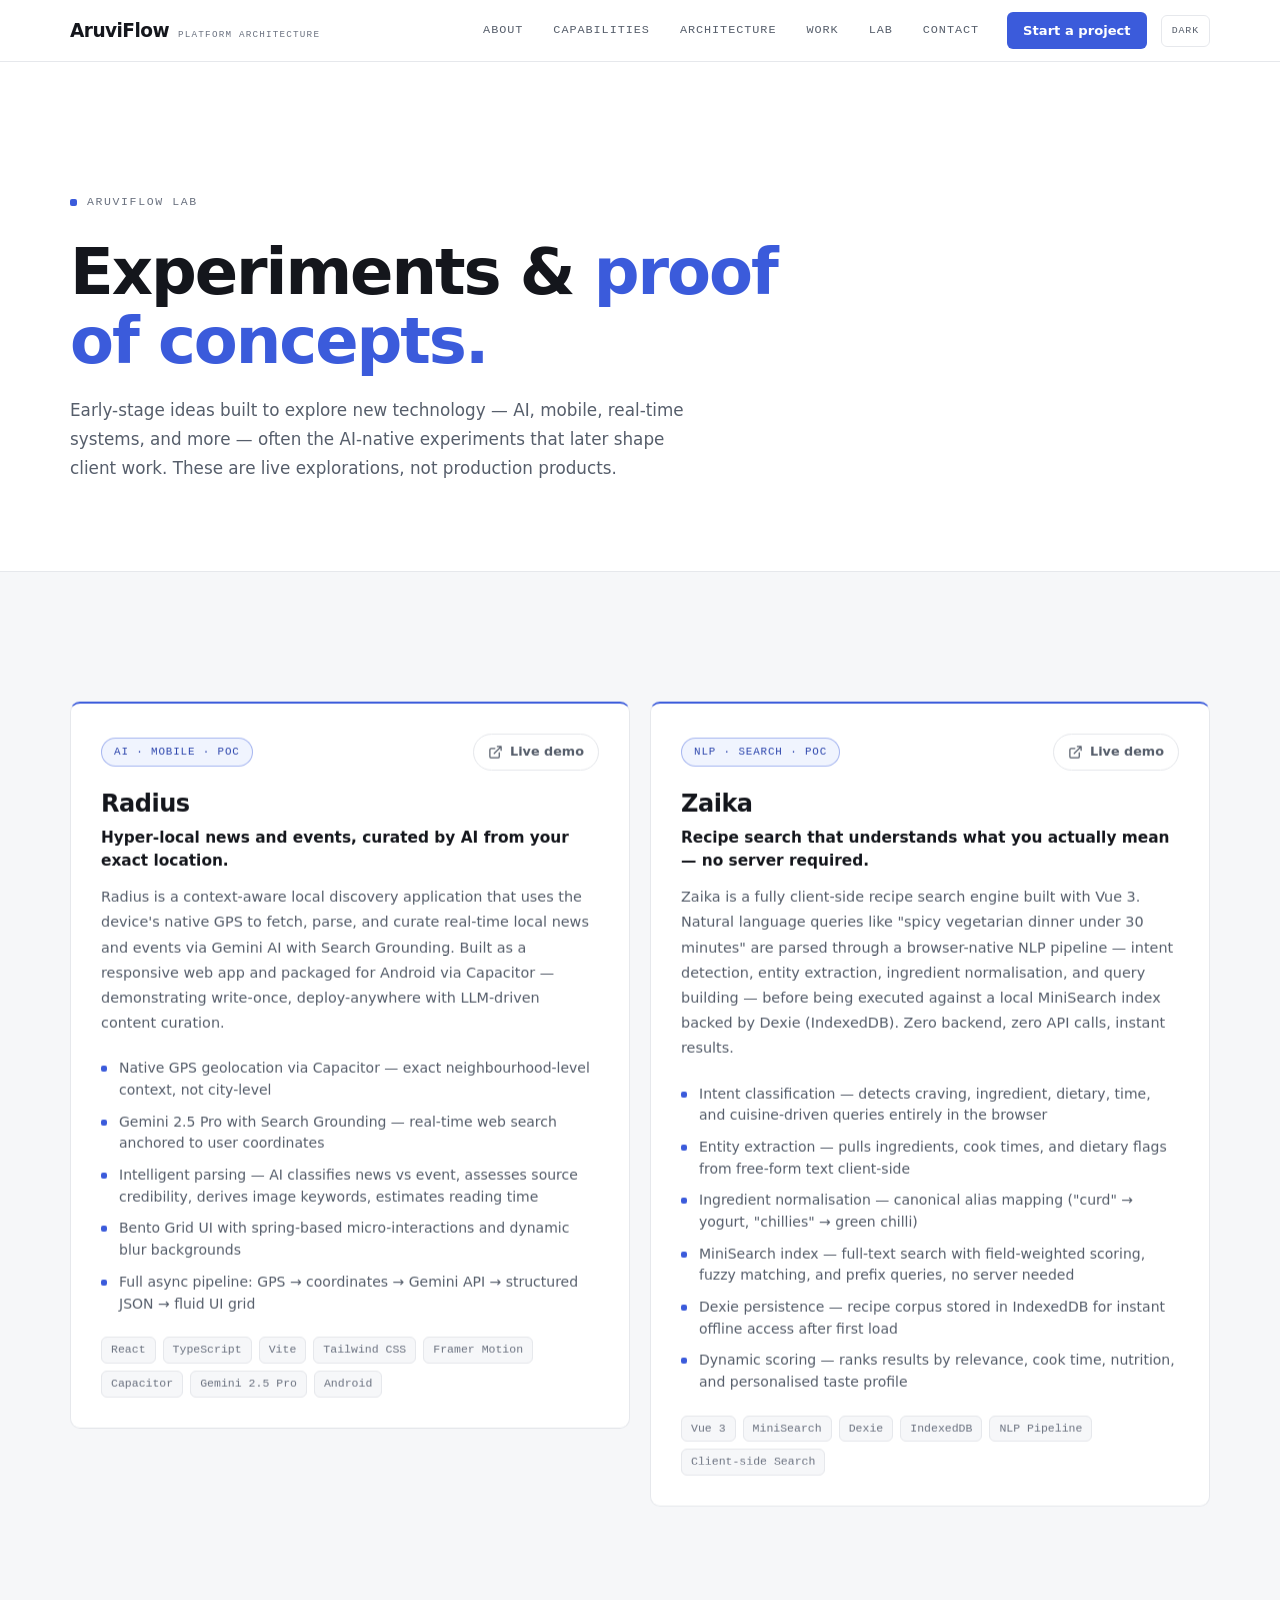
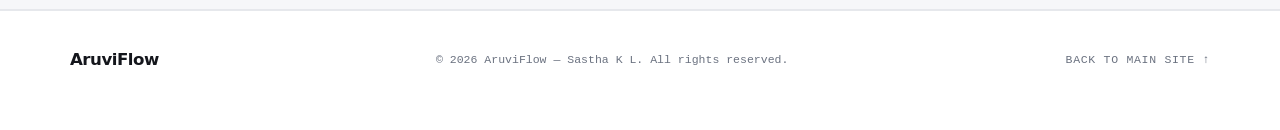
==== commit 7981478b: "a11y: address Web HIG findings on the redesigned pages - HIG-A11Y-009: add "Skip to main content" li" ====
--- a/lab.html
+++ b/lab.html
@@ -62,6 +62,8 @@
 </head>
 <body>
 
+    <a class="skip-link" href="#main-content">Skip to main content</a>
+
     <!-- Scroll progress -->
     <div class="scroll-progress" id="scroll-progress" aria-hidden="true"></div>
 
@@ -178,38 +180,6 @@
                     </div>
                 </article>
 
-                <!-- HIG -->
-                <article class="project-card project-card-highlight" data-reveal>
-                    <div class="project-card-top">
-                        <span class="project-badge project-badge-teal">Open Standard &middot; AI</span>
-                        <a class="project-gh-link" href="https://github.com/frozonfreak/hig" target="_blank" rel="noopener noreferrer" aria-label="View HIG on GitHub">
-                            <svg width="15" height="15" viewBox="0 0 24 24" fill="currentColor" aria-hidden="true">
-                                <path d="M12 0C5.37 0 0 5.37 0 12c0 5.3 3.438 9.8 8.205 11.385.6.113.82-.258.82-.577 0-.285-.01-1.04-.015-2.04-3.338.724-4.042-1.61-4.042-1.61C4.422 18.07 3.633 17.7 3.633 17.7c-1.087-.744.084-.729.084-.729 1.205.084 1.838 1.236 1.838 1.236 1.07 1.835 2.809 1.305 3.495.998.108-.776.417-1.305.76-1.605-2.665-.3-5.466-1.332-5.466-5.93 0-1.31.465-2.38 1.235-3.22-.135-.303-.54-1.523.105-3.176 0 0 1.005-.322 3.3 1.23.96-.267 1.98-.399 3-.405 1.02.006 2.04.138 3 .405 2.28-1.552 3.285-1.23 3.285-1.23.645 1.653.24 2.873.12 3.176.765.84 1.23 1.91 1.23 3.22 0 4.61-2.805 5.625-5.475 5.92.42.36.81 1.096.81 2.22 0 1.606-.015 2.896-.015 3.286 0 .315.21.69.825.57C20.565 21.795 24 17.295 24 12c0-6.63-5.37-12-12-12"/>
-                            </svg>
-                            GitHub
-                        </a>
-                    </div>
-                    <h2 class="project-name project-name-gradient">HIG</h2>
-                    <p class="project-tagline">An open behavioural standard for how modern web interfaces should work — readable by humans and AI agents alike.</p>
-                    <p class="project-desc">The Web HIG (Universal Human Interface Guidelines) is a vendor-neutral, lintable contract for web application behaviour. It complements WCAG, design systems, and HTML/CSS by specifying interaction, state, and UX consistency rather than visual style — giving developers and AI coding agents a shared set of rules to follow and validate in CI.</p>
-                    <ul class="project-features">
-                        <li>98 rules across 10 governance layers (0&ndash;9) — UX, information architecture, design tokens, interaction &amp; state, accessibility, performance, AI enforcement, QA gates, and security &amp; privacy</li>
-                        <li>Four page archetypes — Content, Commerce, Application, and Auth — each with tailored rule sets</li>
-                        <li>Three levels of depth — Quick Reference (~5 min), practical modules, and the full specification</li>
-                        <li>Machine-readable rule IDs and YAML guardrails for CI/CD automation</li>
-                        <li>Drop-in AI agent templates for Claude Code, Cursor, and GitHub Copilot</li>
-                        <li>Progressive disclosure — load only the documentation complexity a task needs</li>
-                    </ul>
-                    <div class="project-tech">
-                        <span>Markdown Spec</span>
-                        <span>YAML Guardrails</span>
-                        <span>Node.js</span>
-                        <span>CI/CD</span>
-                        <span>WCAG 2.2 AA</span>
-                        <span>Core Web Vitals</span>
-                    </div>
-                </article>
-
             </div>
         </div>
     </section>
--- a/assets/css/style.css
+++ b/assets/css/style.css
@@ -13,7 +13,7 @@
     --line-strong: #D5D8DE;
     --ink:         #14161C;
     --ink-2:       #565E6B;
-    --ink-3:       #8B93A0;
+    --ink-3:       #6B7280;  /* ≥4.5:1 on --bg (HIG-VIS-004) */
 
     /* ── Accent — blue ── */
     --accent-base:     #3B5BDB;
@@ -49,7 +49,7 @@
     --line-strong: #333842;
     --ink:         #F1F3F6;
     --ink-2:       #A0A7B3;
-    --ink-3:       #6B7280;
+    --ink-3:       #8B93A0;  /* ≥4.5:1 on dark --bg (HIG-VIS-004) */
 
     --accent:        color-mix(in oklab, var(--accent-base), white 24%);
     --accent-strong: color-mix(in oklab, var(--accent-base), white 38%);
@@ -71,7 +71,7 @@
         --line-strong: #333842;
         --ink:         #F1F3F6;
         --ink-2:       #A0A7B3;
-        --ink-3:       #6B7280;
+        --ink-3:       #8B93A0;  /* ≥4.5:1 on dark --bg (HIG-VIS-004) */
 
         --accent:        color-mix(in oklab, var(--accent-base), white 24%);
         --accent-strong: color-mix(in oklab, var(--accent-base), white 38%);
@@ -116,6 +116,22 @@
 }
 :target      { scroll-margin-top: 90px; }
 section[id]  { scroll-margin-top: 78px; }
+
+/* ── Skip link (HIG-A11Y-009) ── */
+.skip-link {
+    position: absolute;
+    left: 12px;
+    top: -60px;
+    z-index: 300;
+    padding: 10px 16px;
+    background: var(--accent);
+    color: var(--accent-contrast);
+    border-radius: var(--radius-sm);
+    font-size: 0.9rem;
+    font-weight: 600;
+    transition: top 0.16s var(--ease);
+}
+.skip-link:focus { top: 12px; }
 
 /* ── Scroll progress ── */
 .scroll-progress {
@@ -337,10 +353,15 @@
     letter-spacing: 0.08em;
     text-transform: uppercase;
     color: var(--ink-2);
+    padding: 6px 2px;               /* ≥24px hit target (HIG-A11Y-010) */
     transition: color 0.14s var(--ease);
 }
 .nav-links a:not(.nav-cta):hover,
-.nav-links a:not(.nav-cta):focus-visible { color: var(--ink); }
+.nav-links a:not(.nav-cta):focus-visible {
+    color: var(--ink);
+    text-decoration: underline;      /* platform convention (HIG-UX-011) */
+    text-underline-offset: 4px;
+}
 
 .nav-cta {
     padding: 8px 16px;
@@ -852,8 +873,8 @@
 }
 .project-badge-teal {
     background: var(--accent-wash);
-    border-color: color-mix(in oklab, var(--accent), transparent 68%);
-    color: var(--accent);
+    border-color: color-mix(in oklab, var(--accent), transparent 60%);
+    color: var(--accent-strong);   /* ≥4.5:1 on --accent-wash (HIG-VIS-004) */
 }
 .project-gh-link {
     display: inline-flex;
@@ -997,8 +1018,18 @@
     color: var(--ink-2);
     transition: color 0.16s var(--ease);
 }
+/* anchor variant must read as a link, not plain text (HIG-UX-001, HIG-VIS-003) */
+a.contact-info-value {
+    color: var(--accent);
+    text-decoration: underline;
+    text-underline-offset: 3px;
+    text-decoration-color: color-mix(in oklab, var(--accent), transparent 55%);
+}
 a.contact-info-value:hover,
-a.contact-info-value:focus-visible { color: var(--accent); }
+a.contact-info-value:focus-visible {
+    color: var(--accent-strong);
+    text-decoration-color: currentColor;
+}
 
 .contact-form {
     display: grid;
@@ -1022,12 +1053,13 @@
     text-transform: uppercase;
     color: var(--ink-3);
 }
+.form-field .opt { text-transform: none; letter-spacing: 0; color: var(--ink-3); }
 .form-field input,
 .form-field textarea {
     width: 100%;
     padding: 11px 14px;
     background: var(--bg);
-    border: 1px solid var(--line);
+    border: 1px solid var(--ink-3);   /* ≥3:1 non-text contrast (HIG-VIS-004 / WCAG 1.4.11) */
     border-radius: var(--radius-sm);
     color: var(--ink);
     font-size: 0.93rem;
@@ -1074,7 +1106,7 @@
     transition: color 0.16s var(--ease);
 }
 .footer-top:hover,
-.footer-top:focus-visible { color: var(--accent); }
+.footer-top:focus-visible { color: var(--accent); text-decoration: underline; text-underline-offset: 4px; }
 
 /* ============================================================
    KEYFRAMES
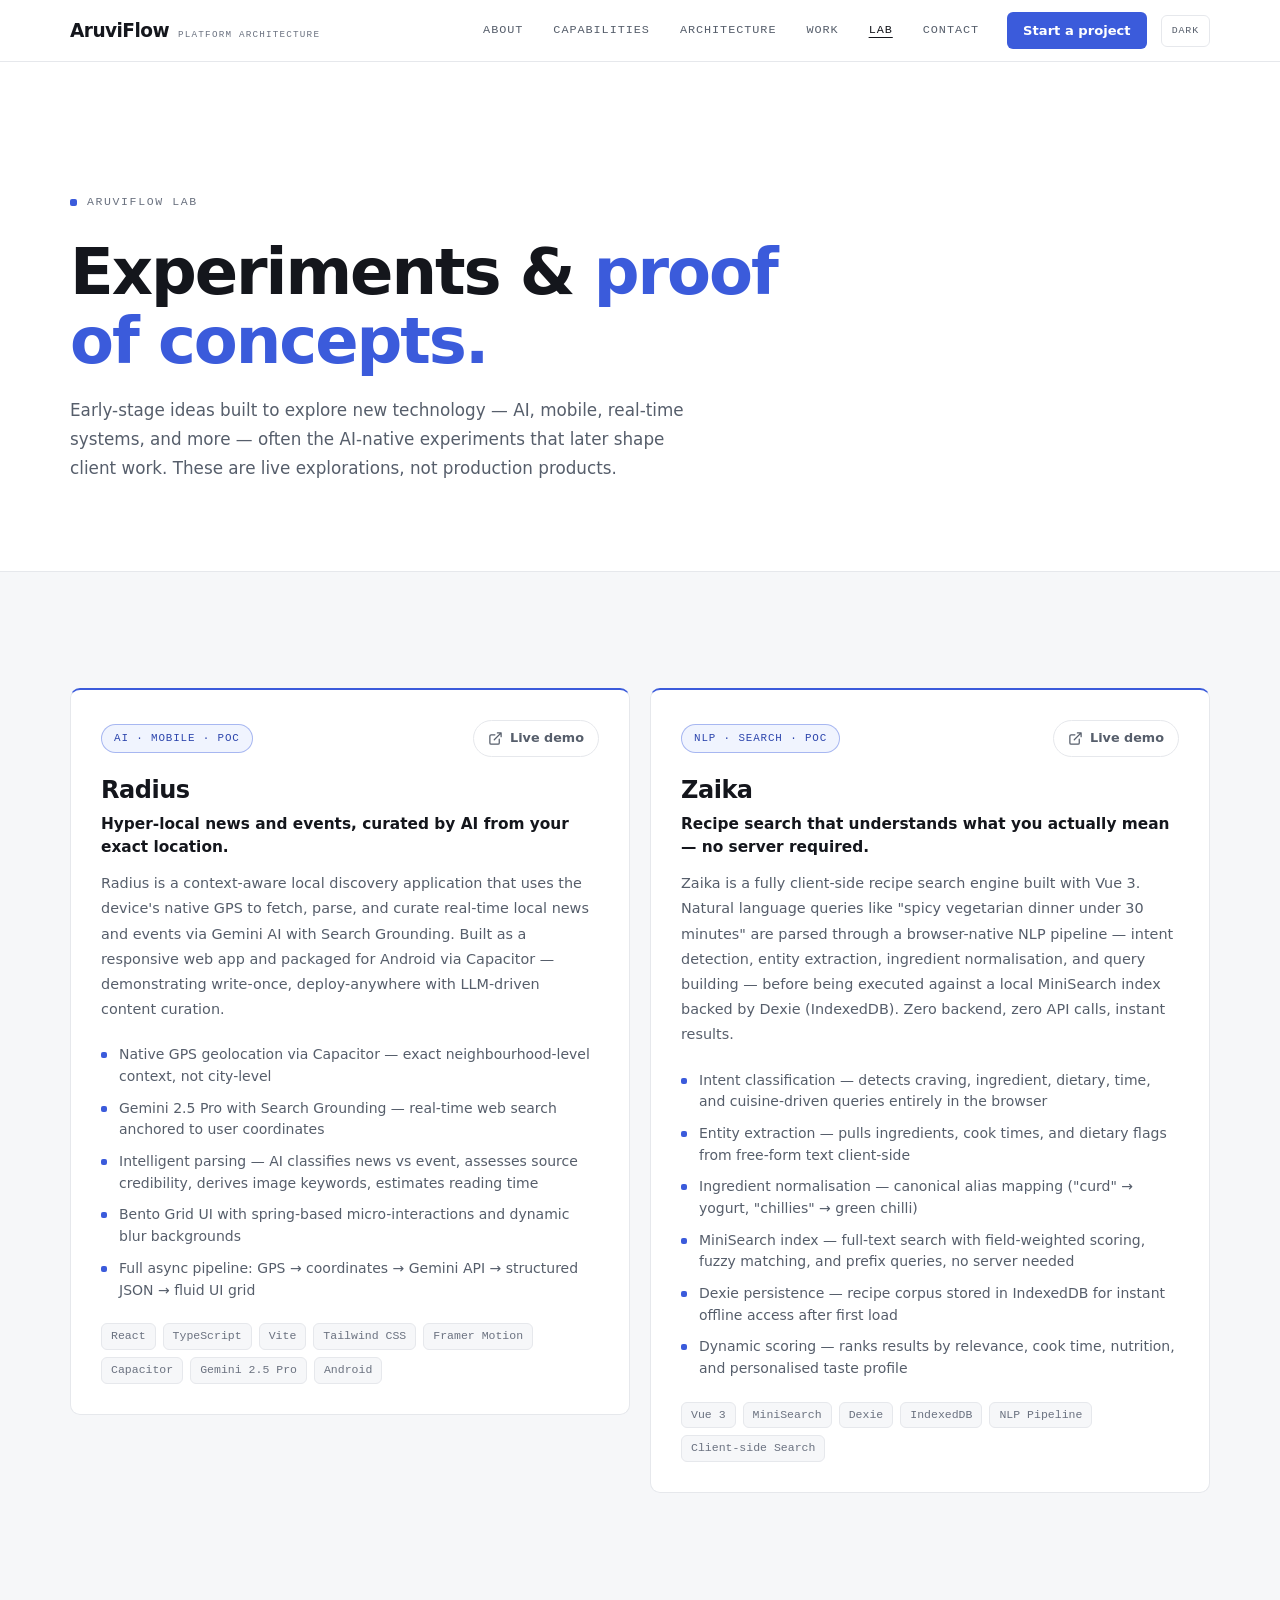
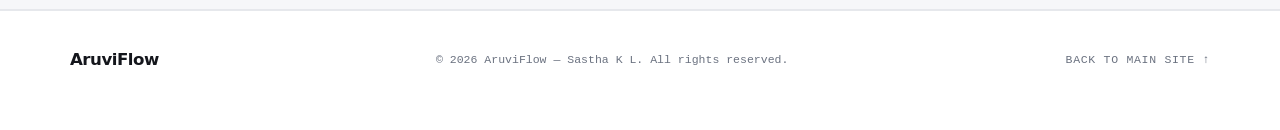
==== commit 48759a93: "Align the AruviFlow site with Web HIG surface, motion, and a11y gaps." ====
--- a/lab.html
+++ b/lab.html
@@ -70,7 +70,7 @@
     <!-- ── Header ── -->
     <header class="site-header">
         <div class="container">
-            <nav class="nav-bar">
+            <nav class="nav-bar" aria-label="Primary">
                 <a class="brand-mark" href="index.html" aria-label="AruviFlow home">
                     <span class="brand-word">AruviFlow</span>
                     <span class="brand-tag">Platform architecture</span>
@@ -81,12 +81,12 @@
                         <a href="index.html#services">Capabilities</a>
                         <a href="index.html#architecture">Architecture</a>
                         <a href="index.html#projects">Work</a>
-                        <a href="lab.html">Lab</a>
+                        <a href="lab.html" aria-current="page">Lab</a>
                         <a href="index.html#contact">Contact</a>
                         <a class="nav-cta" href="index.html#contact">Start a project</a>
                     </div>
-                    <button class="theme-toggle" type="button" aria-label="Switch colour theme">Dark</button>
-                    <button class="nav-toggle" type="button" aria-expanded="false" aria-controls="site-menu" aria-label="Toggle navigation">
+                    <button class="theme-toggle" type="button" aria-pressed="false" aria-label="Switch colour theme">Dark</button>
+                    <button class="nav-toggle" type="button" aria-expanded="false" aria-controls="site-menu" aria-label="Open navigation">
                         <span></span><span></span><span></span>
                     </button>
                 </div>
--- a/assets/css/style.css
+++ b/assets/css/style.css
@@ -24,6 +24,8 @@
 
     /* ── Status ── */
     --signal: #0C9D6E;
+    --signal-danger: #B42318;
+    --signal-danger-wash: color-mix(in oklab, var(--signal-danger), var(--bg) 90%);
 
     /* ── Shape / motion ── */
     --radius:    10px;
@@ -56,6 +58,8 @@
     --accent-wash:   color-mix(in oklab, var(--accent-base), var(--bg) 84%);
 
     --signal: #3FC79A;
+    --signal-danger: #FF8A80;
+    --signal-danger-wash: color-mix(in oklab, var(--signal-danger), var(--bg) 86%);
 
     --shadow-sm: 0 1px 2px rgba(0, 0, 0, 0.4);
     --shadow:    0 1px 2px rgba(0, 0, 0, 0.4), 0 18px 40px -18px rgba(0, 0, 0, 0.6);
@@ -78,6 +82,8 @@
         --accent-wash:   color-mix(in oklab, var(--accent-base), var(--bg) 84%);
 
         --signal: #3FC79A;
+        --signal-danger: #FF8A80;
+        --signal-danger-wash: color-mix(in oklab, var(--signal-danger), var(--bg) 86%);
 
         --shadow-sm: 0 1px 2px rgba(0, 0, 0, 0.4);
         --shadow:    0 1px 2px rgba(0, 0, 0, 0.4), 0 18px 40px -18px rgba(0, 0, 0, 0.6);
@@ -106,6 +112,13 @@
 
 a       { color: var(--accent); text-decoration: none; }
 button, input, textarea { font: inherit; color: inherit; }
+button:disabled,
+input:disabled,
+textarea:disabled,
+select:disabled {
+    cursor: not-allowed;
+    opacity: 0.68;
+}
 
 img { max-width: 100%; display: block; }
 
@@ -357,7 +370,8 @@
     transition: color 0.14s var(--ease);
 }
 .nav-links a:not(.nav-cta):hover,
-.nav-links a:not(.nav-cta):focus-visible {
+.nav-links a:not(.nav-cta):focus-visible,
+.nav-links a[aria-current="page"] {
     color: var(--ink);
     text-decoration: underline;      /* platform convention (HIG-UX-011) */
     text-underline-offset: 4px;
@@ -390,7 +404,9 @@
     cursor: pointer;
     transition: border-color 0.14s var(--ease), color 0.14s var(--ease);
 }
-.theme-toggle:hover { border-color: var(--line-strong); color: var(--ink); }
+.theme-toggle:hover,
+.theme-toggle:focus-visible,
+.theme-toggle[aria-pressed="true"] { border-color: var(--line-strong); color: var(--ink); }
 
 /* ── Hamburger ── */
 .nav-toggle {
@@ -408,6 +424,7 @@
     transition: border-color 0.16s var(--ease);
 }
 .nav-toggle:hover { border-color: var(--line-strong); }
+.nav-toggle:focus-visible { border-color: var(--accent); }
 .nav-toggle span {
     display: block;
     width: 17px;
@@ -433,12 +450,19 @@
 
 .hero-inner { max-width: 900px; }
 
-.hero-badge   { animation: heroUp 0.6s var(--ease) 0.05s both; }
-.hero-heading { animation: heroUp 0.7s var(--ease) 0s both; }
-.hero-body    { animation: heroUp 0.6s var(--ease) 0.16s both; }
-.hero-actions { animation: heroUp 0.6s var(--ease) 0.24s both; }
-.hero-tags    { animation: heroUp 0.6s var(--ease) 0.32s both; }
-
+.hero-badge-row { animation: heroUp 0.6s var(--ease) 0.05s both; }
+.hero-heading    { animation: heroUp 0.7s var(--ease) 0s both; }
+.hero-body       { animation: heroUp 0.6s var(--ease) 0.16s both; }
+.hero-actions    { animation: heroUp 0.6s var(--ease) 0.24s both; }
+.hero-tags       { animation: heroUp 0.6s var(--ease) 0.32s both; }
+
+.hero-badge-row {
+    display: flex;
+    flex-wrap: wrap;
+    align-items: center;
+    gap: 10px;
+    margin-bottom: 32px;
+}
 .hero-badge {
     display: inline-flex;
     align-items: center;
@@ -450,7 +474,6 @@
     font-size: 0.8rem;
     font-weight: 500;
     color: var(--ink-2);
-    margin-bottom: 32px;
 }
 .badge-dot {
     width: 7px;
@@ -461,6 +484,30 @@
     animation: pulse 2.6s ease-in-out infinite;
     flex-shrink: 0;
 }
+
+/* ── Live clock badge — humanises "worldwide" into a real place/time ── */
+.hero-clock {
+    display: inline-flex;
+    align-items: center;
+    gap: 8px;
+    padding: 7px 15px;
+    background: transparent;
+    border: 1px dashed var(--line-strong);
+    border-radius: 999px;
+    font-family: var(--font-mono);
+    font-size: 0.74rem;
+    font-weight: 400;
+    letter-spacing: 0.01em;
+    color: var(--ink-3);
+}
+.clock-dot {
+    width: 6px;
+    height: 6px;
+    border-radius: 50%;
+    background: var(--accent);
+    flex-shrink: 0;
+}
+#hero-clock-time { color: var(--ink-2); font-weight: 500; }
 
 .hero-heading {
     font-size: clamp(2.4rem, 5.2vw, 4.3rem);
@@ -876,6 +923,12 @@
     border-color: color-mix(in oklab, var(--accent), transparent 60%);
     color: var(--accent-strong);   /* ≥4.5:1 on --accent-wash (HIG-VIS-004) */
 }
+.project-gh-links {
+    display: inline-flex;
+    align-items: center;
+    gap: 8px;
+    flex-wrap: wrap;
+}
 .project-gh-link {
     display: inline-flex;
     align-items: center;
@@ -890,6 +943,14 @@
 }
 .project-gh-link:hover,
 .project-gh-link:focus-visible { border-color: var(--accent); color: var(--accent); }
+
+.project-meta {
+    font-family: var(--font-mono);
+    font-size: 0.72rem;
+    letter-spacing: 0.02em;
+    color: var(--ink-3);
+    margin-bottom: 14px;
+}
 
 .project-name {
     font-family: var(--font-sans);
@@ -980,6 +1041,83 @@
 .install-prompt { color: var(--accent); flex-shrink: 0; user-select: none; }
 
 /* ============================================================
+   SCOPE & ESTIMATE
+   ============================================================ */
+.estimate-section { background: var(--bg); }
+
+.estimate-panel {
+    display: grid;
+    grid-template-columns: 1.1fr 0.9fr;
+    gap: 1px;
+    background: var(--line);
+    border: 1px solid var(--line);
+    border-radius: var(--radius);
+    overflow: hidden;
+}
+.estimate-form {
+    background: var(--surface);
+    padding: 32px;
+    display: grid;
+    align-content: start;
+    gap: 20px;
+}
+.estimate-form select {
+    width: 100%;
+    padding: 11px 14px;
+    background: var(--bg);
+    border: 1px solid var(--ink-3);   /* ≥3:1 non-text contrast (HIG-VIS-004 / WCAG 1.4.11) */
+    border-radius: var(--radius-sm);
+    color: var(--ink);
+    font-size: 0.9rem;
+    font-family: var(--font-sans);
+    cursor: pointer;
+    transition: border-color 0.16s var(--ease), box-shadow 0.16s var(--ease);
+}
+.estimate-form select:focus {
+    outline: none;
+    border-color: var(--accent);
+    box-shadow: 0 0 0 3px var(--accent-wash);
+}
+
+.estimate-result {
+    background: var(--accent-wash);
+    padding: 32px;
+    display: grid;
+    align-content: center;
+    justify-items: start;
+    gap: 6px;
+}
+.estimate-result-label {
+    font-family: var(--font-mono);
+    font-size: 0.68rem;
+    font-weight: 500;
+    letter-spacing: 0.1em;
+    text-transform: uppercase;
+    color: var(--accent-strong);
+    margin-bottom: 2px;
+}
+.estimate-result-value {
+    font-family: var(--font-sans);
+    font-size: clamp(1.5rem, 2.4vw, 2rem);
+    font-weight: 700;
+    letter-spacing: -0.02em;
+    color: var(--ink);
+}
+.estimate-result-model {
+    font-family: var(--font-mono);
+    font-size: 0.8rem;
+    color: var(--ink-2);
+    margin-bottom: 6px;
+}
+.estimate-result-note {
+    font-size: 0.85rem;
+    color: var(--ink-2);
+    line-height: 1.65;
+    max-width: 34ch;
+    margin-bottom: 10px;
+}
+
+/* ============================================================
    CONTACT
    ============================================================ */
 .contact-section { background: var(--bg); }
@@ -1076,6 +1214,21 @@
 }
 .form-field textarea { resize: vertical; min-height: 120px; line-height: 1.6; }
 
+.form-field input:user-invalid,
+.form-field textarea:user-invalid {
+    border-color: var(--signal-danger);
+    box-shadow: 0 0 0 3px var(--signal-danger-wash);
+}
+
+.form-status {
+    min-height: 1.5em;
+    font-size: 0.88rem;
+    line-height: 1.55;
+    color: var(--ink-2);
+}
+.form-status.is-success { color: var(--signal); }
+.form-status.is-error { color: var(--signal-danger); }
+
 /* ============================================================
    FOOTER
    ============================================================ */
@@ -1129,7 +1282,20 @@
         animation-duration: 0.01ms !important;
         animation-iteration-count: 1 !important;
         transition-duration: 0.01ms !important;
+        scroll-behavior: auto !important;
     }
-    [data-reveal] { opacity: 1; transform: none; }
+    ::view-transition-group(*),
+    ::view-transition-old(*),
+    ::view-transition-new(*) {
+        animation: none !important;
+    }
+    [data-reveal],
+    [data-hig-motion-class="narrative"],
+    [data-hig-motion-class="ambient"] {
+        opacity: 1 !important;
+        transform: none !important;
+        animation: none !important;
+    }
+    .scroll-progress { display: none; }
     .hero-badge, .hero-heading, .hero-body, .hero-actions, .hero-tags { animation: none; opacity: 1; transform: none; }
 }
--- a/assets/css/responsive.css
+++ b/assets/css/responsive.css
@@ -9,6 +9,8 @@
 
     .contact-panel { grid-template-columns: 1fr; gap: 48px; }
     .contact-copy > p { max-width: none; }
+
+    .estimate-panel { grid-template-columns: 1fr; }
 
     .architect-panel { grid-template-columns: 1fr; gap: 36px; }
     .architect-media {
